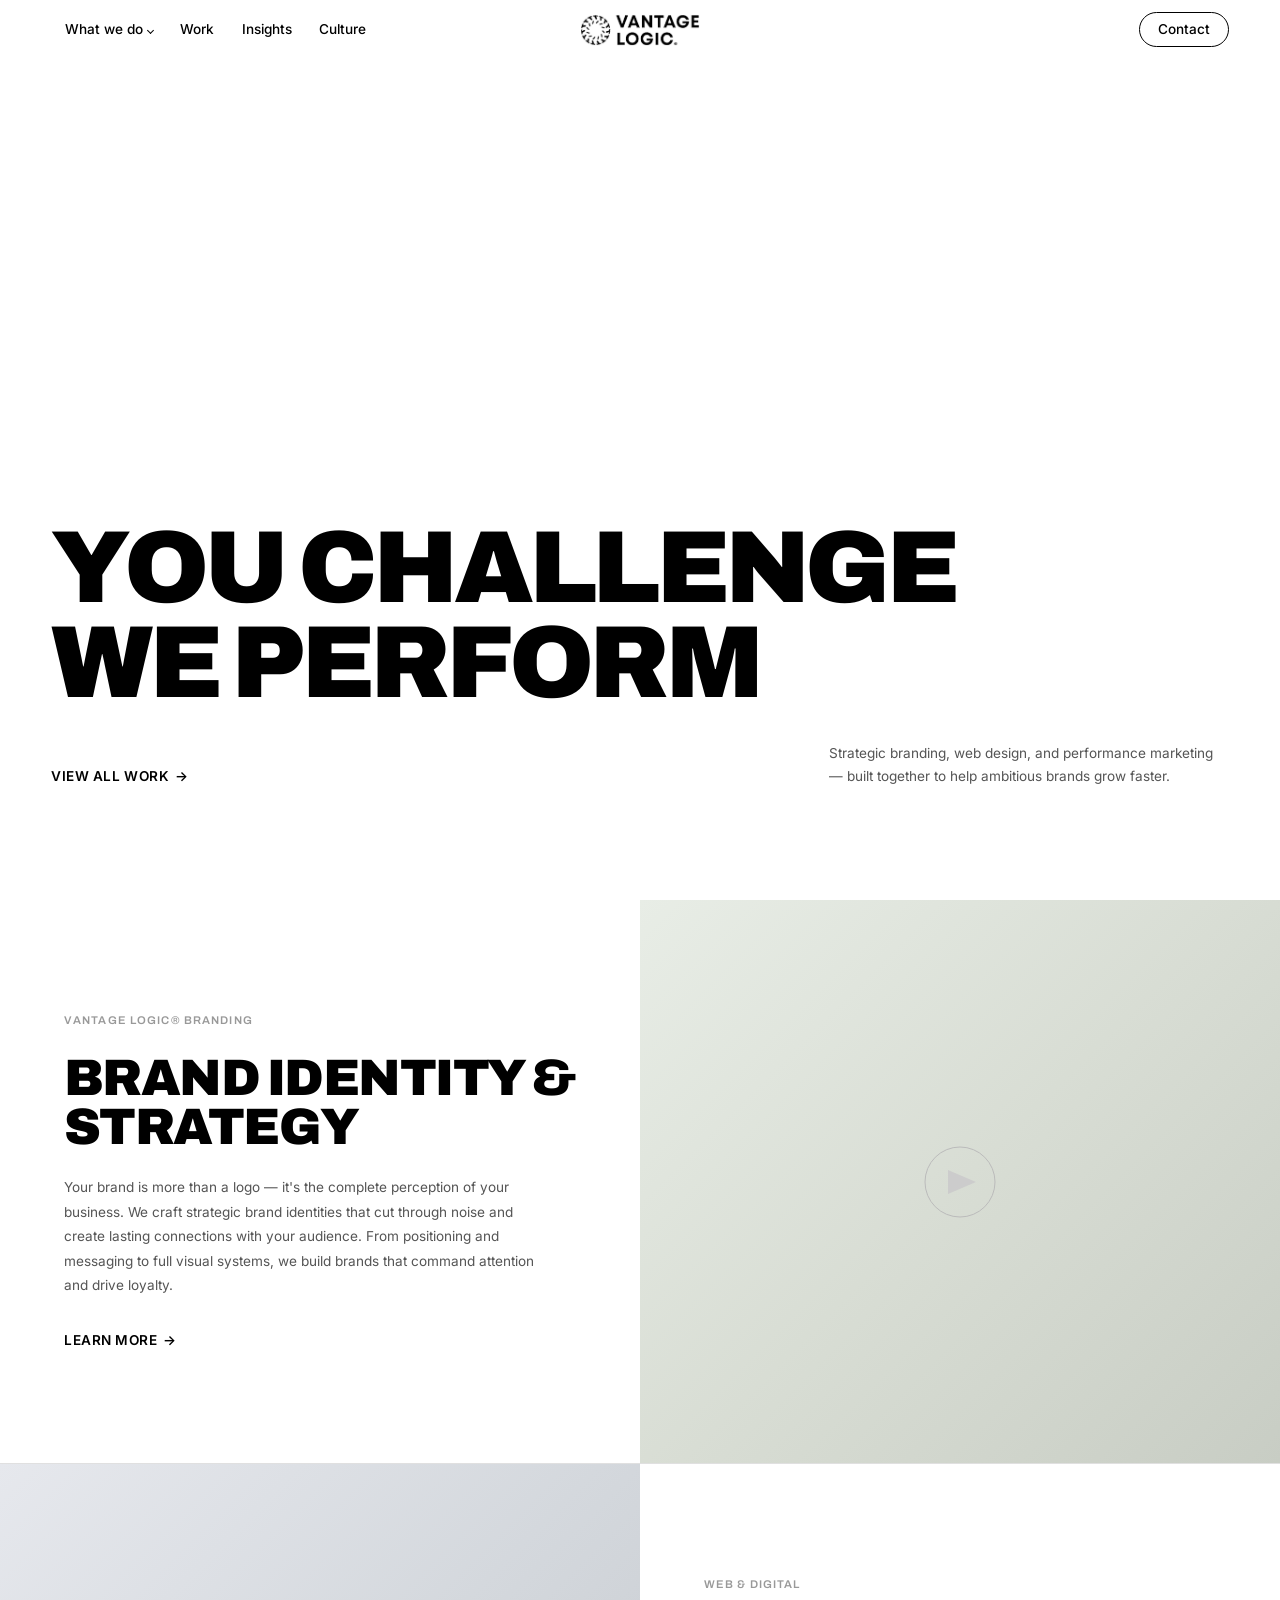
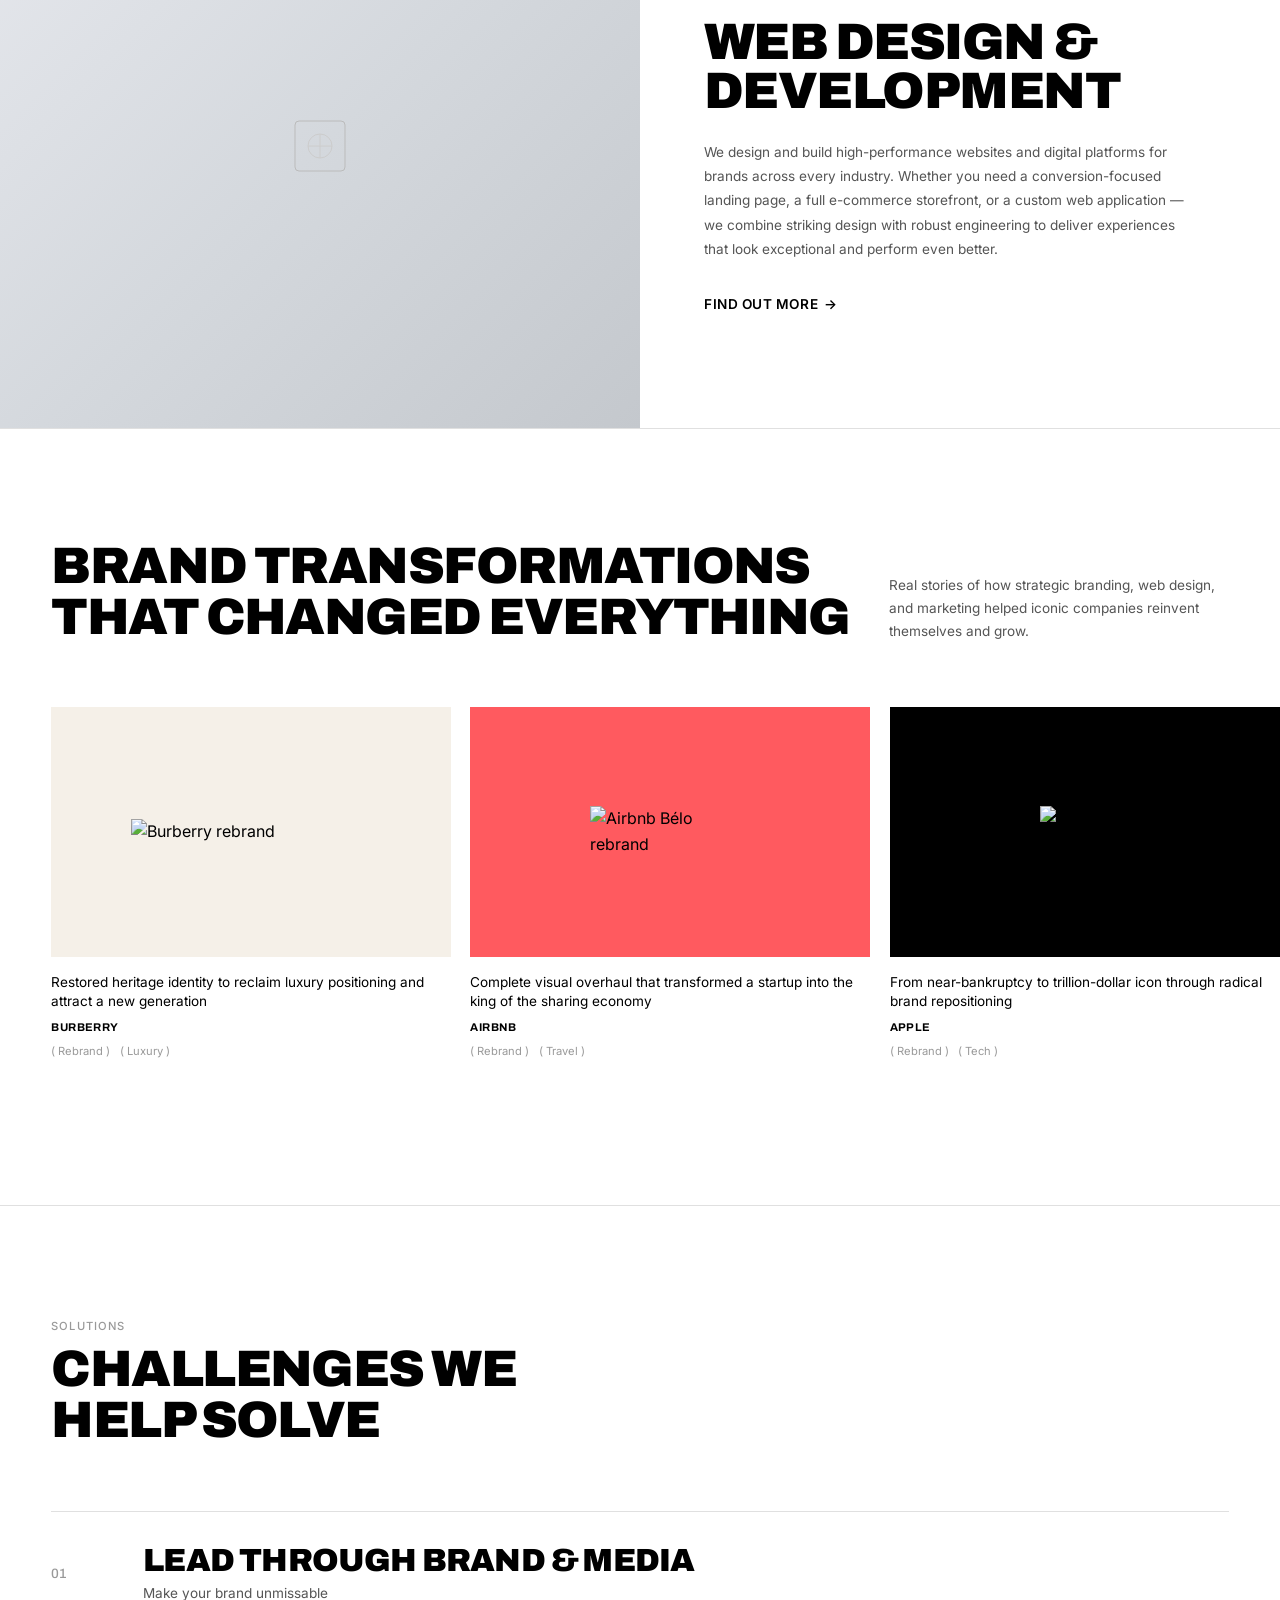
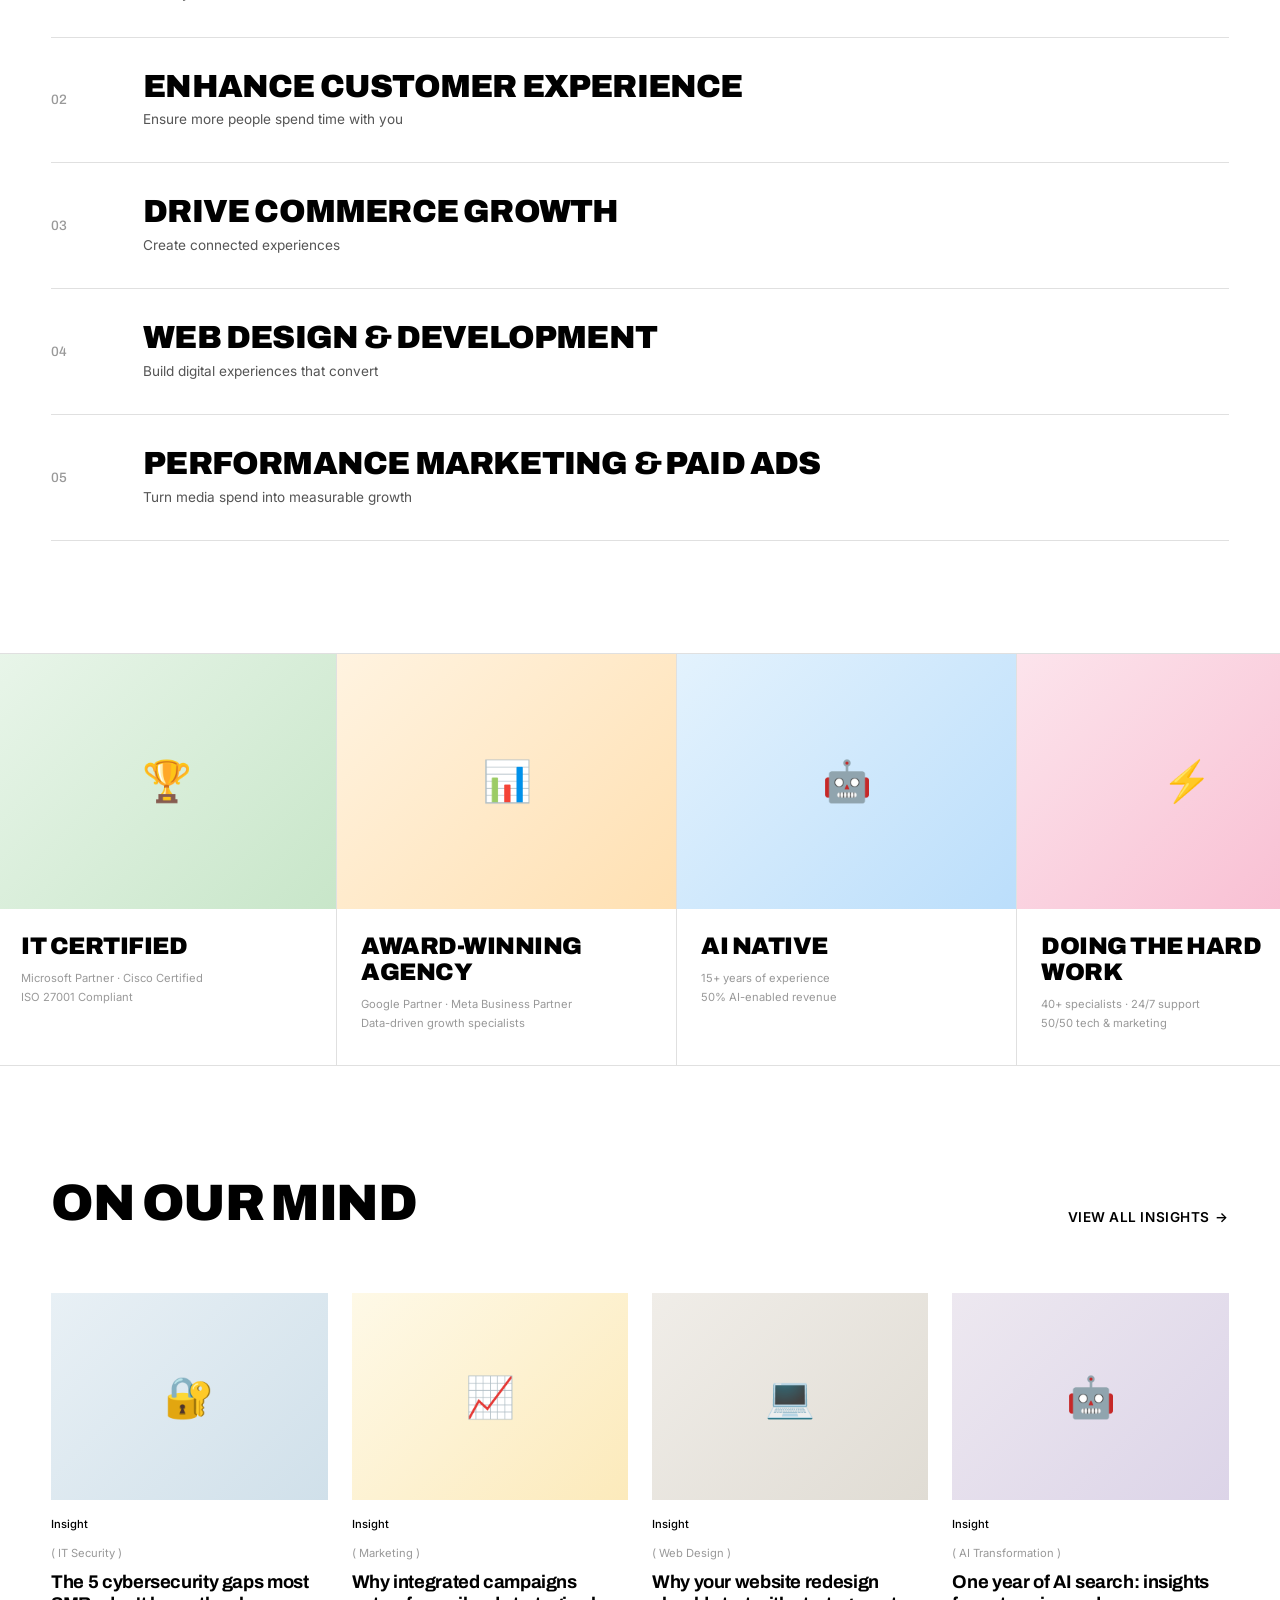
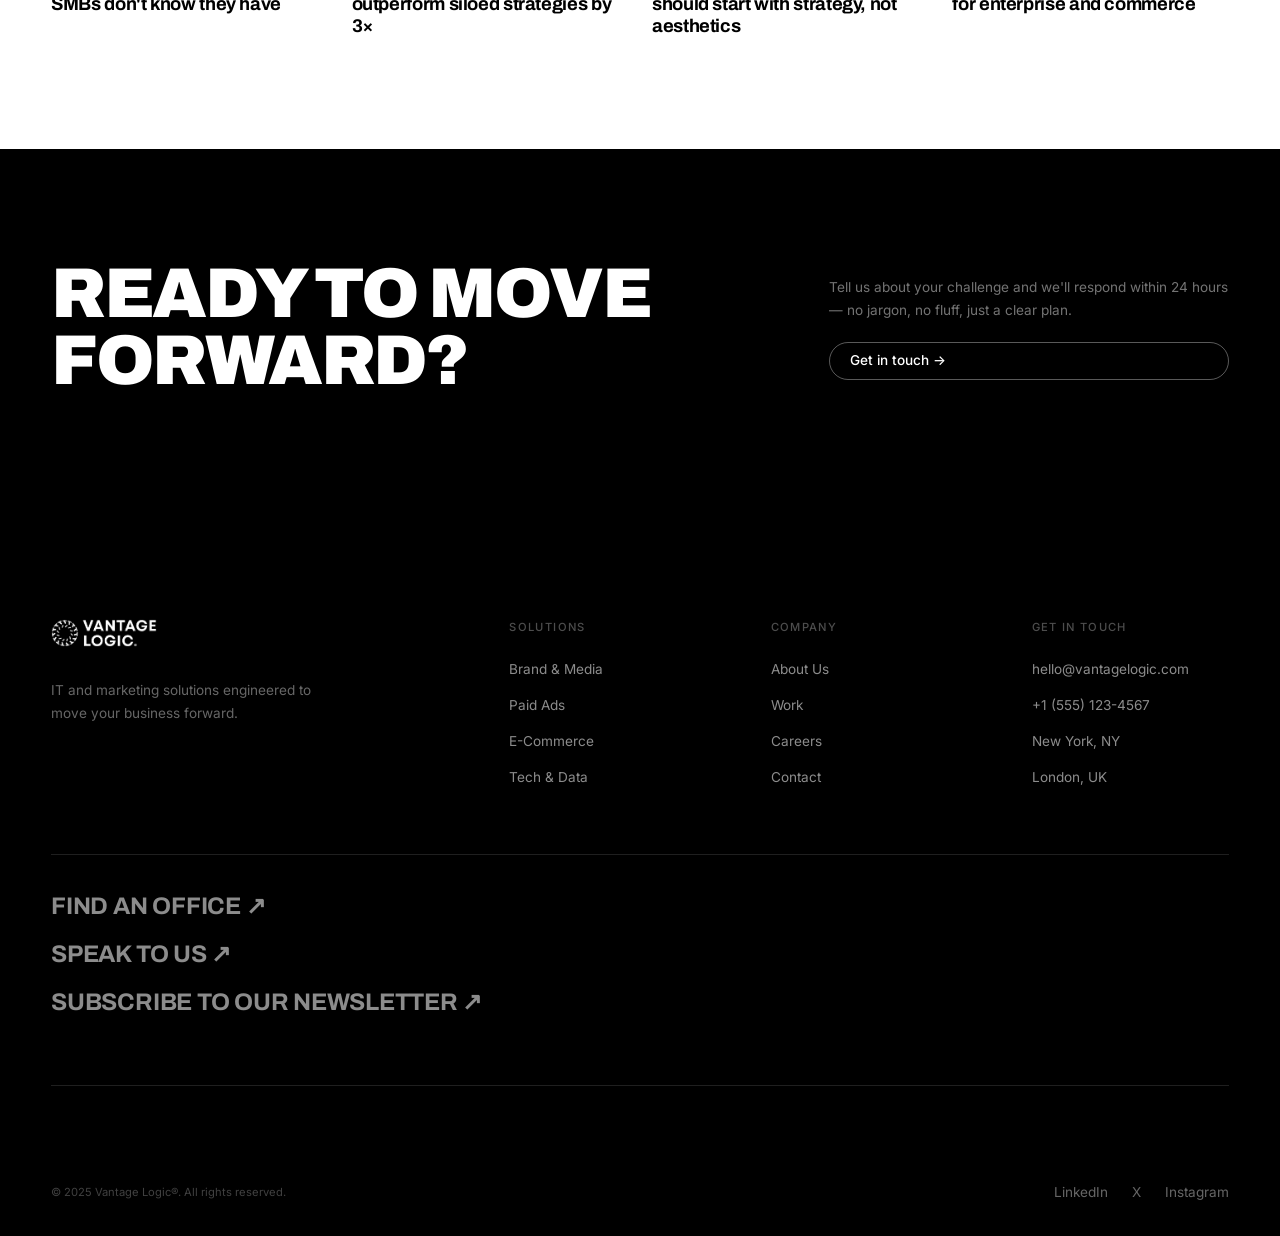
==== index.html @ bc8e6a22 "Update 10-03-Tue 22:38" ====
<!DOCTYPE html>
<html lang="en">
<head>
  <meta charset="UTF-8" />
  <meta name="viewport" content="width=device-width, initial-scale=1.0" />
  <title>Vantage Logic® | IT & Marketing Agency</title>
  <meta name="description" content="Vantage Logic is an IT and marketing agency helping businesses grow through robust technology and performance-driven marketing." />
  <link rel="icon" type="image/png" href="assets/images/favicon.png" />
  <link rel="preconnect" href="https://fonts.googleapis.com">
  <link rel="preconnect" href="https://fonts.gstatic.com" crossorigin>
  <link rel="stylesheet" href="https://fonts.googleapis.com/css2?family=Inter:wght@300;400;500;600&family=Archivo:ital,wght@0,400;0,500;0,600;0,700;0,800;0,900;1,400;1,800&display=swap">
  <link rel="stylesheet" href="css/main.css" />
</head>
<body>

<div id="page-loader">
  <div class="loader-inner">
    <div style="font-family:Archivo,sans-serif;font-weight:900;font-size:1.1rem;letter-spacing:0.06em;color:#000;">VANTAGE LOGIC®</div>
    <div class="loader-track"><div class="loader-fill"></div></div>
  </div>
</div>
<div id="scroll-progress"></div>

<!-- ========== NAV — DEPT layout: links left, logo center, CTA right ========== -->
<nav id="nav">
  <div class="nav-inner">
    <ul class="nav-links">
      <li class="has-dd"><a href="#">What we do</a>
        <div class="nav-dd">
          <a href="pages/brand-media.html">Brand &amp; Media</a>
          <a href="pages/paid-ads.html">Paid Ads</a>
          <a href="pages/ecommerce.html">E-Commerce</a>
          <a href="pages/web-software.html">Web &amp; Software</a>
        </div>
      </li>
      <li><a href="pages/work.html">Work</a></li>
      <li><a href="#">Insights</a></li>
      <li><a href="pages/about.html">Culture</a></li>
    </ul>
    <a href="index.html" class="nav-logo"><img src="assets/images/logo-dark.png" alt="Vantage Logic" /></a>
    <div class="nav-right">
      <a href="pages/contact.html" class="nav-cta">Contact</a>
      <button class="hamburger" aria-label="Menu"><span></span><span></span><span></span></button>
    </div>
  </div>
</nav>

<!-- Mobile menu -->
<div id="mobile-menu">
  <a href="pages/brand-media.html">Brand &amp; Media</a>
  <a href="pages/paid-ads.html">Paid Ads</a>
  <a href="pages/ecommerce.html">E-Commerce</a>
  <a href="pages/web-software.html">Web &amp; Software</a>
  <a href="pages/work.html">Work</a>
  <a href="pages/about.html">Culture</a>
  <a href="pages/careers.html">Careers</a>
  <a href="pages/contact.html" class="mob-cta">Contact →</a>
</div>

<!-- ========== HERO — DEPT: full-height, headline bottom-left ========== -->
<section class="hero">
  <div class="wrap">
    <h1 class="hero-headline" data-scramble>You Challenge<br>We Perform</h1>
    <div class="hero-foot" data-reveal>
      <div class="hero-actions">
        <a href="pages/work.html" class="link-arr">View all work <span class="arr">→</span></a>
      </div>
      <p class="hero-sub">Strategic branding, web design, and performance marketing — built together to help ambitious brands grow faster.</p>
    </div>
  </div>
</section>

<!-- ========== FEATURED BLOCK 1 — DEPT: 2-col content + image ========== -->
<section class="feature-section">
  <div class="feature-grid">
    <div class="feature-content" data-reveal>
      <div class="feature-label">Vantage Logic® Branding</div>
      <h2 class="feature-title">Brand Identity &amp; Strategy</h2>
      <p class="feature-desc">Your brand is more than a logo — it's the complete perception of your business. We craft strategic brand identities that cut through noise and create lasting connections with your audience. From positioning and messaging to full visual systems, we build brands that command attention and drive loyalty.</p>
      <a href="pages/brand-media.html" class="link-arr">Learn more <span class="arr">→</span></a>
    </div>
    <div class="feature-img-side">
      <div class="feature-img-placeholder" style="background:linear-gradient(135deg, #e8ede6 0%, #d8ddd4 50%, #c8cdc4 100%);">
        <svg width="80" height="80" viewBox="0 0 80 80" fill="none"><circle cx="40" cy="40" r="35" stroke="#bbb" stroke-width="1"/><path d="M28 52V28l28 12-28 12z" fill="#ccc"/></svg>
      </div>
    </div>
  </div>
</section>

<!-- ========== FEATURED BLOCK 2 — reversed ========== -->
<section class="feature-section">
  <div class="feature-grid reverse">
    <div class="feature-content" data-reveal>
      <div class="feature-label">Web &amp; Digital</div>
      <h2 class="feature-title">Web Design &amp; Development</h2>
      <p class="feature-desc">We design and build high-performance websites and digital platforms for brands across every industry. Whether you need a conversion-focused landing page, a full e-commerce storefront, or a custom web application — we combine striking design with robust engineering to deliver experiences that look exceptional and perform even better.</p>
      <a href="pages/web-software.html" class="link-arr">Find out more <span class="arr">→</span></a>
    </div>
    <div class="feature-img-side">
      <div class="feature-img-placeholder" style="background:linear-gradient(135deg, #e6e8ed 0%, #d4d8dd 50%, #c4c8cd 100%);">
        <svg width="80" height="80" viewBox="0 0 80 80" fill="none"><rect x="15" y="15" width="50" height="50" rx="4" stroke="#bbb" stroke-width="1"/><circle cx="40" cy="40" r="12" stroke="#ccc" stroke-width="1"/><line x1="40" y1="28" x2="40" y2="52" stroke="#ccc" stroke-width="1"/><line x1="28" y1="40" x2="52" y2="40" stroke="#ccc" stroke-width="1"/></svg>
      </div>
    </div>
  </div>
</section>

<!-- ========== CASE STUDIES — Real-world brand transformations ========== -->
<section class="section">
  <div class="wrap">
    <div class="work-header" data-reveal>
      <h2 class="t-2xl">Brand Transformations<br>That Changed Everything</h2>
      <p class="hero-sub" style="max-width:340px;">Real stories of how strategic branding, web design, and marketing helped iconic companies reinvent themselves and grow.</p>
    </div>
  </div>
  <div class="wrap">
    <div class="work-scroll-wrap">
      <div class="work-scroll-track" data-stagger>

        <a href="#" class="work-card">
          <div class="work-card-img-wrap">
            <div class="work-card-img" style="background:#f5f0e8;">
              <img src="https://upload.wikimedia.org/wikipedia/commons/thumb/3/33/Burberry_Logo.svg/1280px-Burberry_Logo.svg.png" alt="Burberry rebrand" style="width:60%;height:auto;object-fit:contain;" />
            </div>
            <div class="work-card-overlay">
              <div class="work-card-overlay-top">Returned to classic serif logo and knight emblem — reconnecting with heritage over trend-chasing minimalism</div>
              <div class="work-card-overlay-bottom">Read the story</div>
            </div>
          </div>
          <div class="work-card-meta">
            <div class="work-card-title">Restored heritage identity to reclaim luxury positioning and attract a new generation</div>
            <div class="work-card-client">Burberry</div>
            <div class="work-card-tags"><span class="work-tag">Rebrand</span><span class="work-tag">Luxury</span></div>
          </div>
        </a>

        <a href="#" class="work-card">
          <div class="work-card-img-wrap">
            <div class="work-card-img" style="background:#ff5a5f;">
              <img src="https://upload.wikimedia.org/wikipedia/commons/thumb/6/69/Airbnb_Logo_B%C3%A9lo.svg/1280px-Airbnb_Logo_B%C3%A9lo.svg.png" alt="Airbnb Bélo rebrand" style="width:40%;height:auto;object-fit:contain;" />
            </div>
            <div class="work-card-overlay">
              <div class="work-card-overlay-top">The "Bélo" symbol unified belonging, location, and identity into one mark — solidifying Airbnb as a lifestyle brand</div>
              <div class="work-card-overlay-bottom">Read the story</div>
            </div>
          </div>
          <div class="work-card-meta">
            <div class="work-card-title">Complete visual overhaul that transformed a startup into the king of the sharing economy</div>
            <div class="work-card-client">Airbnb</div>
            <div class="work-card-tags"><span class="work-tag">Rebrand</span><span class="work-tag">Travel</span></div>
          </div>
        </a>

        <a href="#" class="work-card">
          <div class="work-card-img-wrap">
            <div class="work-card-img" style="background:#000;">
              <img src="https://upload.wikimedia.org/wikipedia/commons/thumb/f/fa/Apple_logo_black.svg/800px-Apple_logo_black.svg.png" alt="Apple rebrand" style="width:25%;height:auto;object-fit:contain;" />
            </div>
            <div class="work-card-overlay">
              <div class="work-card-overlay-top">"Think Different" transformed Apple from a failing computer company into the world's most valuable brand</div>
              <div class="work-card-overlay-bottom">Read the story</div>
            </div>
          </div>
          <div class="work-card-meta">
            <div class="work-card-title">From near-bankruptcy to trillion-dollar icon through radical brand repositioning</div>
            <div class="work-card-client">Apple</div>
            <div class="work-card-tags"><span class="work-tag">Rebrand</span><span class="work-tag">Tech</span></div>
          </div>
        </a>

        <a href="#" class="work-card">
          <div class="work-card-img-wrap">
            <div class="work-card-img" style="background:linear-gradient(135deg, #c41230 0%, #e8192c 100%);">
              <img src="https://upload.wikimedia.org/wikipedia/commons/thumb/1/14/Old_Spice_logo.svg/1280px-Old_Spice_logo.svg.png" alt="Old Spice rebrand" style="width:55%;height:auto;object-fit:contain;" />
            </div>
            <div class="work-card-overlay">
              <div class="work-card-overlay-top">Viral "The Man Your Man Could Smell Like" campaign completely repositioned a legacy brand for younger audiences</div>
              <div class="work-card-overlay-bottom">Read the story</div>
            </div>
          </div>
          <div class="work-card-meta">
            <div class="work-card-title">Surreal humor and bold marketing turned an aging brand into a cultural phenomenon</div>
            <div class="work-card-client">Old Spice</div>
            <div class="work-card-tags"><span class="work-tag">Marketing</span><span class="work-tag">CPG</span></div>
          </div>
        </a>

        <a href="#" class="work-card">
          <div class="work-card-img-wrap">
            <div class="work-card-img" style="background:#ff671f;">
              <img src="https://upload.wikimedia.org/wikipedia/commons/thumb/1/1f/Dunkin%27_Donuts_logo.svg/1280px-Dunkin%27_Donuts_logo.svg.png" alt="Dunkin rebrand" style="width:55%;height:auto;object-fit:contain;" />
            </div>
            <div class="work-card-overlay">
              <div class="work-card-overlay-top">Dropped "Donuts" to reposition as a beverage-led brand — coffee sales jumped from 1.6B to 4.4B cups</div>
              <div class="work-card-overlay-bottom">Read the story</div>
            </div>
          </div>
          <div class="work-card-meta">
            <div class="work-card-title">Strategic name change and visual refresh tripled beverage sales in two years</div>
            <div class="work-card-client">Dunkin'</div>
            <div class="work-card-tags"><span class="work-tag">Rebrand</span><span class="work-tag">F&amp;B</span></div>
          </div>
        </a>

      </div>
    </div>
  </div>
</section>

<!-- ========== SOLUTIONS — DEPT: numbered rows ========== -->
<section class="section border-t">
  <div class="wrap">
    <div style="margin-bottom:var(--sp-lg);" data-reveal>
      <p class="upper light" style="margin-bottom:0.5rem; font-size:var(--t-xs);">Solutions</p>
      <h2 class="t-2xl">Challenges we<br>help solve</h2>
    </div>
    <div class="solutions-list" data-stagger>
      <a href="pages/brand-media.html" class="solution-item">
        <span class="solution-num">01</span>
        <div class="solution-body">
          <div class="solution-name">Lead through brand &amp; media</div>
          <div class="solution-sub">Make your brand unmissable</div>
        </div>
        <div class="solution-hover-img" style="background:linear-gradient(135deg, #f0e8d8, #e8dcc8);"></div>
      </a>
      <a href="pages/web-software.html" class="solution-item">
        <span class="solution-num">02</span>
        <div class="solution-body">
          <div class="solution-name">Enhance customer experience</div>
          <div class="solution-sub">Ensure more people spend time with you</div>
        </div>
        <div class="solution-hover-img" style="background:linear-gradient(135deg, #d8e8f0, #c8dce8);"></div>
      </a>
      <a href="pages/ecommerce.html" class="solution-item">
        <span class="solution-num">03</span>
        <div class="solution-body">
          <div class="solution-name">Drive commerce growth</div>
          <div class="solution-sub">Create connected experiences</div>
        </div>
        <div class="solution-hover-img" style="background:linear-gradient(135deg, #e8f0d8, #dce8c8);"></div>
      </a>
      <a href="pages/web-software.html" class="solution-item">
        <span class="solution-num">04</span>
        <div class="solution-body">
          <div class="solution-name">Web design &amp; development</div>
          <div class="solution-sub">Build digital experiences that convert</div>
        </div>
        <div class="solution-hover-img" style="background:linear-gradient(135deg, #f0d8e8, #e8c8dc);"></div>
      </a>
      <a href="pages/paid-ads.html" class="solution-item">
        <span class="solution-num">05</span>
        <div class="solution-body">
          <div class="solution-name">Performance marketing &amp; paid ads</div>
          <div class="solution-sub">Turn media spend into measurable growth</div>
        </div>
        <div class="solution-hover-img" style="background:linear-gradient(135deg, #e8e0f0, #dcd4e8);"></div>
      </a>
    </div>
  </div>
</section>

<!-- ========== CULTURE CAROUSEL — DEPT: horizontal scroll blocks with images ========== -->
<div class="culture-strip">
  <div class="culture-block">
    <div class="culture-block-img" style="background:linear-gradient(135deg, #e8f5e9, #c8e6c9);">🏆</div>
    <div class="culture-block-content">
      <div class="culture-label">IT Certified</div>
      <div class="culture-stat">Microsoft Partner · Cisco Certified<br>ISO 27001 Compliant</div>
    </div>
  </div>
  <div class="culture-block">
    <div class="culture-block-img" style="background:linear-gradient(135deg, #fff3e0, #ffe0b2);">📊</div>
    <div class="culture-block-content">
      <div class="culture-label">Award-Winning Agency</div>
      <div class="culture-stat">Google Partner · Meta Business Partner<br>Data-driven growth specialists</div>
    </div>
  </div>
  <div class="culture-block">
    <div class="culture-block-img" style="background:linear-gradient(135deg, #e3f2fd, #bbdefb);">🤖</div>
    <div class="culture-block-content">
      <div class="culture-label">AI Native</div>
      <div class="culture-stat">15+ years of experience<br>50% AI-enabled revenue</div>
    </div>
  </div>
  <div class="culture-block">
    <div class="culture-block-img" style="background:linear-gradient(135deg, #fce4ec, #f8bbd0);">⚡</div>
    <div class="culture-block-content">
      <div class="culture-label">Doing the Hard Work</div>
      <div class="culture-stat">40+ specialists · 24/7 support<br>50/50 tech & marketing</div>
    </div>
  </div>
  <div class="culture-block">
    <div class="culture-block-img" style="background:linear-gradient(135deg, #f3e5f5, #e1bee7);">🌍</div>
    <div class="culture-block-content">
      <div class="culture-label">Always On</div>
      <div class="culture-stat">Dedicated support · Rapid response<br>120+ clients · 15+ industries</div>
    </div>
  </div>
</div>

<!-- ========== INSIGHTS — DEPT: "On our mind" 4-col grid ========== -->
<section class="section">
  <div class="wrap">
    <div class="insights-header" data-reveal>
      <h2 class="t-2xl">On our mind</h2>
      <a href="#" class="link-arr">View all insights <span class="arr">→</span></a>
    </div>
    <div class="insights-grid" data-stagger>
      <a href="#" class="insight-card">
        <div class="insight-img-wrap"><div class="insight-img" style="background:linear-gradient(135deg, #e8f0f5, #d0e0ea);">🔐</div></div>
        <div class="insight-type">Insight</div>
        <div class="insight-cat">IT Security</div>
        <h3 class="insight-title">The 5 cybersecurity gaps most SMBs don't know they have</h3>
      </a>
      <a href="#" class="insight-card">
        <div class="insight-img-wrap"><div class="insight-img" style="background:linear-gradient(135deg, #fef9e7, #fceabb);">📈</div></div>
        <div class="insight-type">Insight</div>
        <div class="insight-cat">Marketing</div>
        <h3 class="insight-title">Why integrated campaigns outperform siloed strategies by 3×</h3>
      </a>
      <a href="#" class="insight-card">
        <div class="insight-img-wrap"><div class="insight-img" style="background:linear-gradient(135deg, #f0ede8, #e0dcd4);">💻</div></div>
        <div class="insight-type">Insight</div>
        <div class="insight-cat">Web Design</div>
        <h3 class="insight-title">Why your website redesign should start with strategy, not aesthetics</h3>
      </a>
      <a href="#" class="insight-card">
        <div class="insight-img-wrap"><div class="insight-img" style="background:linear-gradient(135deg, #ede8f0, #dcd4e8);">🤖</div></div>
        <div class="insight-type">Insight</div>
        <div class="insight-cat">AI Transformation</div>
        <h3 class="insight-title">One year of AI search: insights for enterprise and commerce</h3>
      </a>
    </div>
  </div>
</section>

<!-- ========== CTA BAND ========== -->
<section class="cta-band">
  <div class="wrap">
    <div class="cta-inner">
      <h2 class="cta-hl">Ready to move forward?</h2>
      <div class="cta-right">
        <p class="cta-sub">Tell us about your challenge and we'll respond within 24 hours — no jargon, no fluff, just a clear plan.</p>
        <a href="pages/contact.html" class="btn btn-outline-white">Get in touch →</a>
      </div>
    </div>
  </div>
</section>

<!-- ========== FOOTER — DEPT style ========== -->
<footer id="footer">
  <div class="wrap">
    <div class="footer-top">
      <div>
        <img src="assets/images/logo-white.png" alt="Vantage Logic" class="footer-logo-img" />
        <p class="footer-tagline">IT and marketing solutions engineered to move your business forward.</p>
      </div>
      <div class="footer-col">
        <div class="footer-col-label">Solutions</div>
        <ul>
          <li><a href="pages/brand-media.html">Brand &amp; Media</a></li>
          <li><a href="pages/paid-ads.html">Paid Ads</a></li>
          <li><a href="pages/ecommerce.html">E-Commerce</a></li>
          <li><a href="pages/web-software.html">Tech &amp; Data</a></li>
        </ul>
      </div>
      <div class="footer-col">
        <div class="footer-col-label">Company</div>
        <ul>
          <li><a href="pages/about.html">About Us</a></li>
          <li><a href="pages/work.html">Work</a></li>
          <li><a href="pages/careers.html">Careers</a></li>
          <li><a href="pages/contact.html">Contact</a></li>
        </ul>
      </div>
      <div class="footer-col">
        <div class="footer-col-label">Get in touch</div>
        <ul>
          <li><a href="mailto:hello@vantagelogic.com">hello@vantagelogic.com</a></li>
          <li><a href="tel:+15551234567">+1 (555) 123-4567</a></li>
          <li><a href="#">New York, NY</a></li>
          <li><a href="#">London, UK</a></li>
        </ul>
      </div>
    </div>

    <!-- DEPT-style contact links -->
    <div class="footer-contact-links">
      <a href="pages/contact.html">Find an office ↗</a>
      <a href="pages/contact.html">Speak to us ↗</a>
      <a href="#">Subscribe to our newsletter ↗</a>
    </div>

    <div class="footer-bottom">
      <p class="footer-copy">&copy; 2025 Vantage Logic®. All rights reserved.</p>
      <div class="footer-socials">
        <a href="#">LinkedIn</a>
        <a href="#">X</a>
        <a href="#">Instagram</a>
      </div>
    </div>
  </div>
</footer>

<script src="js/main.js"></script>
</body>
</html>
---- css/main.css ----
/* ============================================================
   MAIN.CSS — Vantage Logic
   Design identical to deptagency.com
   WHITE bg · BLACK text · Archivo display · Inter body
   ============================================================ */

:root {
  --c-bg:          #ffffff;
  --c-bg-off:      #f5f5f0;
  --c-bg-dark:     #000000;
  --c-text:        #000000;
  --c-text-mid:    #555555;
  --c-text-light:  #999999;
  --c-border:      #e0e0e0;
  --c-border-dark: rgba(255,255,255,0.12);

  --f-display: 'Archivo', sans-serif;
  --f-body:    'Inter', sans-serif;

  --t-xs:   0.7rem;
  --t-sm:   0.85rem;
  --t-base: 1rem;
  --t-md:   1.15rem;
  --t-lg:   1.5rem;
  --t-xl:   clamp(1.8rem, 2.5vw, 2.4rem);
  --t-2xl:  clamp(2.4rem, 4vw, 3.8rem);
  --t-3xl:  clamp(3rem, 5.5vw, 5.5rem);
  --t-hero: clamp(3.5rem, 8vw, 8.5rem);

  --sp-xs:  0.5rem;
  --sp-sm:  1rem;
  --sp-md:  2rem;
  --sp-lg:  4rem;
  --sp-xl:  7rem;
  --sp-2xl: 12rem;

  --max-w:   1440px;
  --gutter:  clamp(1.5rem, 4vw, 3.5rem);
  --ease:    cubic-bezier(0.16, 1, 0.3, 1);
  --ease-out: cubic-bezier(0.33, 1, 0.68, 1);
  --fast:    0.18s;
  --base:    0.4s;
  --slow:    0.7s;

  --nav-h: 60px;
}

/* Reset */
*, *::before, *::after { box-sizing: border-box; margin: 0; padding: 0; }
html { scroll-behavior: smooth; -webkit-font-smoothing: antialiased; -moz-osx-font-smoothing: grayscale; }
body {
  background: var(--c-bg);
  color: var(--c-text);
  font-family: var(--f-body);
  font-size: var(--t-base);
  font-weight: 400;
  line-height: 1.6;
  overflow-x: hidden;
}
img, video { display: block; max-width: 100%; height: auto; }
a { color: inherit; text-decoration: none; }
button { cursor: pointer; border: none; background: none; font: inherit; color: inherit; }
ul { list-style: none; }
input, textarea, select { font: inherit; color: inherit; }

/* Typography helpers */
h1,h2,h3,h4,h5 {
  font-family: var(--f-display);
  font-weight: 900;
  line-height: 1.0;
  letter-spacing: -0.03em;
  text-transform: uppercase;
}
.t-hero  { font-size: var(--t-hero); line-height: 0.93; letter-spacing: -0.04em; }
.t-3xl   { font-size: var(--t-3xl); letter-spacing: -0.035em; }
.t-2xl   { font-size: var(--t-2xl); letter-spacing: -0.03em; }
.t-xl    { font-size: var(--t-xl);  letter-spacing: -0.025em; }
.t-lg    { font-size: var(--t-lg);  letter-spacing: -0.02em; }
.t-md    { font-size: var(--t-md);  }
.t-sm    { font-size: var(--t-sm);  }
.t-xs    { font-size: var(--t-xs);  }
.upper   { text-transform: uppercase; letter-spacing: 0.1em; font-weight: 500; }
.mid     { color: var(--c-text-mid); }
.light   { color: var(--c-text-light); }
.italic  { font-style: italic; }
.f-dis   { font-family: var(--f-display); font-weight: 800; }

/* Layout */
.wrap { width:100%; max-width:var(--max-w); margin-inline:auto; padding-inline:var(--gutter); }
.section    { padding-block: var(--sp-xl); }
.section-lg { padding-block: var(--sp-2xl); }
.section-sm { padding-block: var(--sp-lg); }
.section-md { padding-block: calc(var(--sp-lg) * 1.5); }
.dark       { background: var(--c-bg-dark); color: #fff; }
.off        { background: var(--c-bg-off); }
.border-t   { border-top: 1px solid var(--c-border); }
.border-b   { border-bottom: 1px solid var(--c-border); }
.grid-2     { display:grid; grid-template-columns:1fr 1fr; gap:var(--sp-md); }
.grid-3     { display:grid; grid-template-columns:repeat(3,1fr); gap:var(--sp-md); }
.grid-4     { display:grid; grid-template-columns:repeat(4,1fr); gap:var(--sp-md); }

/* ============================================================
   PAGE LOADER
   ============================================================ */
#page-loader {
  position:fixed; inset:0; background:#fff; z-index:10000;
  display:flex; align-items:center; justify-content:center;
  transition: opacity 0.6s ease, visibility 0.6s ease;
}
#page-loader.loaded { opacity:0; visibility:hidden; pointer-events:none; }
.loader-inner { display:flex; flex-direction:column; align-items:center; gap:1.5rem; }
.loader-track { width:160px; height:2px; background:var(--c-border); position:relative; overflow:hidden; }
.loader-fill { position:absolute; top:0; left:0; height:100%; width:0; background:var(--c-text); transition:width 0.8s var(--ease); }

/* Scroll progress */
#scroll-progress {
  position:fixed; top:0; left:0; height:2px; width:0;
  background:var(--c-text); z-index:10001; transition:width 0.08s linear;
}

/* ============================================================
   NAV — DEPT: links left, logo center, CTA right
   ============================================================ */
#nav {
  position:fixed; top:0; left:0; right:0; z-index:900;
  height:var(--nav-h); background:rgba(255,255,255,0.97);
  backdrop-filter:blur(12px); -webkit-backdrop-filter:blur(12px);
  border-bottom:1px solid transparent;
  transition: border-color 0.3s, background 0.3s;
}
#nav.scrolled { border-bottom-color:var(--c-border); }

.nav-inner {
  display:grid; grid-template-columns:1fr auto 1fr;
  align-items:center; height:100%;
  max-width:var(--max-w); margin:0 auto;
  padding-inline:var(--gutter);
}

/* Left: Nav links */
.nav-links {
  display:flex; gap:0; align-items:center; justify-self:start;
}
.nav-links li { position:relative; }
.nav-links li a {
  display:block; padding:0.5em 1em;
  font-size:var(--t-sm); font-weight:500;
  transition:opacity 0.2s;
}
.nav-links li a:hover { opacity:0.5; }

/* Center: Logo */
.nav-logo { display:flex; align-items:center; justify-self:center; }
.nav-logo img { height:32px; }

/* Right: Contact CTA + Hamburger */
.nav-right { display:flex; align-items:center; gap:1.2rem; justify-self:end; }
.nav-cta {
  font-size:var(--t-sm); font-weight:500;
  padding:0.45em 1.3em; border-radius:99px;
  border:1.5px solid var(--c-text);
  transition:all 0.3s var(--ease);
}
.nav-cta:hover { background:var(--c-text); color:#fff; }

.nav-menu-btn {
  font-size:var(--t-sm); font-weight:500; cursor:pointer;
  padding:0.45em 1em;
  transition:opacity 0.2s;
}
.nav-menu-btn:hover { opacity:0.5; }

/* Hamburger */
.hamburger {
  display:none; flex-direction:column; gap:5px;
  width:22px; padding:0; position:relative;
}
.hamburger span {
  display:block; width:100%; height:1.5px; background:var(--c-text);
  transition:transform 0.3s var(--ease), opacity 0.2s;
}
.hamburger.open span:nth-child(1){ transform:translateY(6.5px) rotate(45deg); }
.hamburger.open span:nth-child(2){ opacity:0; }
.hamburger.open span:nth-child(3){ transform:translateY(-6.5px) rotate(-45deg); }

/* Dropdown */
.has-dd { position:relative; }
.has-dd > a::after {
  content:''; display:inline-block; width:5px; height:5px;
  border-right:1.5px solid currentColor; border-bottom:1.5px solid currentColor;
  transform:rotate(45deg); margin-left:0.4em; position:relative; top:-1px;
  transition:transform 0.2s;
}
.has-dd:hover > a::after { transform:rotate(-135deg); }
.nav-dd {
  position:absolute; top:100%; left:0;
  background:#fff; border:1px solid var(--c-border);
  padding:1rem 0; min-width:220px;
  opacity:0; visibility:hidden; transform:translateY(8px);
  transition:all 0.25s var(--ease);
  box-shadow:0 12px 40px rgba(0,0,0,0.06);
}
.has-dd:hover .nav-dd { opacity:1; visibility:visible; transform:none; }
.nav-dd a {
  display:block; padding:0.55rem 1.5rem;
  font-size:var(--t-sm); font-weight:500;
  transition:opacity 0.15s, padding-left 0.2s;
}
.nav-dd a:hover { opacity:0.5; padding-left:1.8rem; }

/* Mobile menu — DEPT full screen */
#mobile-menu {
  position:fixed; inset:0; top:var(--nav-h); background:#fff;
  z-index:800; padding:var(--sp-lg) var(--gutter);
  display:none; flex-direction:column; overflow-y:auto;
}
#mobile-menu.open { display:flex; }
#mobile-menu a {
  font-family:var(--f-display); font-size:var(--t-xl); font-weight:800;
  text-transform:uppercase; letter-spacing:-0.02em;
  padding-block:0.8rem; border-bottom:1px solid var(--c-border);
  transition:opacity 0.2s;
}
#mobile-menu a:hover { opacity:0.4; }
.mob-cta {
  margin-top:var(--sp-md) !important;
  font-size:var(--t-base) !important;
  text-transform:none !important;
  font-family:var(--f-body) !important;
  font-weight:500 !important;
  padding:0.7em 1.8em !important;
  border:1.5px solid var(--c-text) !important;
  border-radius:99px !important;
  display:inline-block !important;
  text-align:center;
  transition:all 0.3s var(--ease) !important;
}
.mob-cta:hover { background:var(--c-text) !important; color:#fff !important; }

/* ============================================================
   BUTTONS
   ============================================================ */
.btn {
  display:inline-flex; align-items:center; gap:0.45em;
  font-family:var(--f-body); font-size:var(--t-sm); font-weight:500;
  cursor:pointer; white-space:nowrap; transition:all var(--base) var(--ease);
}
.btn-outline {
  padding:0.55em 1.5em; border-radius:99px;
  border:1.5px solid var(--c-text); color:var(--c-text);
}
.btn-outline:hover { background:var(--c-text); color:#fff; }
.btn-filled {
  padding:0.55em 1.5em; border-radius:99px;
  background:var(--c-text); color:#fff;
  border:1.5px solid var(--c-text);
}
.btn-filled:hover { background:transparent; color:var(--c-text); }
.btn-outline-white {
  padding:0.55em 1.5em; border-radius:99px;
  border:1.5px solid rgba(255,255,255,0.35); color:#fff;
}
.btn-outline-white:hover { background:#fff; color:var(--c-text); }

/* Link arrow — DEPT uppercase with arrow */
.link-arr {
  display:inline-flex; align-items:center; gap:0.4em;
  font-size:var(--t-sm); font-weight:600; text-transform:uppercase;
  letter-spacing:0.04em; transition:opacity 0.2s;
}
.link-arr:hover { opacity:0.5; }
.link-arr .arr { transition:transform 0.2s var(--ease); }
.link-arr:hover .arr { transform:translate(3px,-3px); }

/* ============================================================
   SCROLL REVEAL
   ============================================================ */
.js-ready [data-reveal] {
  opacity:0; transform:translateY(32px);
  transition:opacity var(--slow) var(--ease), transform var(--slow) var(--ease);
}
.js-ready [data-reveal].on { opacity:1; transform:none; }
.js-ready [data-reveal="fade"] { transform:none; }
.js-ready [data-reveal="fade"].on { opacity:1; }
.js-ready [data-stagger] > * {
  opacity:0; transform:translateY(24px);
  transition:opacity 0.6s var(--ease), transform 0.6s var(--ease);
}
.js-ready [data-stagger].on > *:nth-child(1){opacity:1;transform:none;transition-delay:0s}
.js-ready [data-stagger].on > *:nth-child(2){opacity:1;transform:none;transition-delay:.07s}
.js-ready [data-stagger].on > *:nth-child(3){opacity:1;transform:none;transition-delay:.14s}
.js-ready [data-stagger].on > *:nth-child(4){opacity:1;transform:none;transition-delay:.21s}
.js-ready [data-stagger].on > *:nth-child(5){opacity:1;transform:none;transition-delay:.28s}
.js-ready [data-stagger].on > *:nth-child(6){opacity:1;transform:none;transition-delay:.35s}

/* ============================================================
   HERO — DEPT: full viewport, headline bottom-left
   ============================================================ */
.hero {
  min-height:100vh;
  display:flex; flex-direction:column; justify-content:flex-end;
  padding:0 0 var(--sp-xl);
  position:relative;
  padding-top:var(--nav-h);
}
.hero .wrap {
  display:flex; flex-direction:column; gap:var(--sp-md);
}
.hero-headline {
  font-family:var(--f-display); font-size:var(--t-hero);
  font-weight:900; line-height:0.92; letter-spacing:-0.045em;
  text-transform:uppercase; max-width:16ch;
}
.hero-foot {
  display:flex; align-items:flex-end; justify-content:space-between;
  gap:var(--sp-md); flex-wrap:wrap;
}
.hero-sub {
  max-width:400px; color:var(--c-text-mid); line-height:1.7;
  font-size:var(--t-sm);
}
.hero-actions { display:flex; gap:0.8rem; flex-wrap:wrap; align-items:center; }

/* ============================================================
   FEATURED BLOCKS — DEPT 2-col with image
   ============================================================ */
.feature-section { border-bottom:1px solid var(--c-border); }
.feature-grid {
  display:grid; grid-template-columns:1fr 1fr; gap:0;
  min-height:480px;
}
.feature-grid.reverse .feature-content { order:2; }
.feature-grid.reverse .feature-img-side { order:1; }
.feature-content {
  padding:var(--sp-xl) var(--sp-lg);
  display:flex; flex-direction:column; justify-content:center;
}
.feature-label {
  font-size:var(--t-xs); text-transform:uppercase; letter-spacing:0.1em;
  color:var(--c-text-light); font-weight:600; margin-bottom:1.5rem;
  font-family:var(--f-display);
}
.feature-title {
  font-family:var(--f-display); font-size:var(--t-2xl); font-weight:900;
  text-transform:uppercase; letter-spacing:-0.03em; line-height:0.95;
  margin-bottom:1.5rem;
}
.feature-desc {
  color:var(--c-text-mid); font-size:var(--t-sm); line-height:1.8;
  max-width:480px; margin-bottom:2rem;
}
.feature-img-side {
  position:relative; overflow:hidden;
  background:var(--c-bg-off);
}
.feature-img-placeholder {
  width:100%; height:100%; min-height:400px;
  background:linear-gradient(135deg, #eeeee8 0%, #e2e2dc 100%);
  display:flex; align-items:center; justify-content:center;
  font-size:var(--t-xs); color:var(--c-text-light); text-transform:uppercase;
  letter-spacing:0.1em;
}

/* ============================================================
   WORK — DEPT horizontal scroll
   ============================================================ */
.work-header {
  display:flex; align-items:flex-end; justify-content:space-between;
  margin-bottom:var(--sp-lg); flex-wrap:wrap; gap:1rem;
}
.work-scroll-wrap {
  overflow-x:auto; overflow-y:hidden;
  scrollbar-width:none; -ms-overflow-style:none;
  margin-inline:calc(-1 * var(--gutter));
  padding-inline:var(--gutter);
  padding-bottom:var(--sp-sm);
}
.work-scroll-wrap::-webkit-scrollbar { display:none; }
.work-scroll-track {
  display:flex; gap:1.2rem; width:max-content;
}
.work-card {
  display:block; width:400px; flex-shrink:0;
  position:relative; cursor:pointer;
}
.work-card-img-wrap { overflow:hidden; position:relative; }
.work-card-img {
  width:100%; aspect-ratio:16/10;
  display:flex; align-items:center; justify-content:center;
  background:var(--c-bg-off); position:relative;
  transition:transform 0.7s var(--ease);
  overflow:hidden;
}
.work-card:hover .work-card-img { transform:scale(1.03); }

/* Overlay on hover */
.work-card-overlay {
  position:absolute; inset:0;
  background:rgba(0,0,0,0);
  display:flex; flex-direction:column; justify-content:space-between;
  padding:1.5rem; transition:background 0.4s;
  pointer-events:none;
}
.work-card:hover .work-card-overlay { background:rgba(0,0,0,0.5); }
.work-card-overlay-top {
  color:#fff; opacity:0; font-size:var(--t-sm); font-weight:400;
  transition:opacity 0.35s var(--ease);
  line-height:1.5;
}
.work-card:hover .work-card-overlay-top { opacity:1; }
.work-card-overlay-bottom {
  color:#fff; opacity:0; transform:translateY(10px);
  transition:opacity 0.35s var(--ease), transform 0.35s var(--ease);
  font-size:var(--t-sm); font-weight:500;
}
.work-card:hover .work-card-overlay-bottom { opacity:1; transform:none; }

.work-card-meta {
  padding:1rem 0; display:flex; flex-direction:column; gap:0.2rem;
}
.work-card-title {
  font-family:var(--f-body); font-size:var(--t-sm); font-weight:400;
  line-height:1.4; transition:opacity 0.2s;
}
.work-card:hover .work-card-title { opacity:0.6; }
.work-card-client {
  font-family:var(--f-display); font-size:var(--t-xs); font-weight:700;
  text-transform:uppercase; letter-spacing:0.04em;
  color:var(--c-text); margin-top:0.3rem;
}
.work-card-tags { display:flex; gap:0.6rem; flex-wrap:wrap; margin-top:0.2rem; }
.work-tag {
  font-size:var(--t-xs); color:var(--c-text-light);
}
.work-tag::before { content:'( '; }
.work-tag::after { content:' )'; }

/* Work grid (work page) */
.work-grid {
  display:grid; grid-template-columns:1fr 1fr;
  gap:1px; background:var(--c-border); border:1px solid var(--c-border);
}
.work-grid .work-card { background:var(--c-bg); width:auto; }
.wc-span2 { grid-column:span 2; }
.wc-span2 .work-card-img { aspect-ratio:21/9; }

/* ============================================================
   SOLUTIONS — DEPT numbered rows with hover image
   ============================================================ */
.solutions-list { position:relative; }
.solution-item {
  display:grid; grid-template-columns:60px 1fr;
  align-items:center; gap:var(--sp-md);
  padding:2rem 0; border-bottom:1px solid var(--c-border);
  text-decoration:none; color:var(--c-text);
  position:relative;
}
.solution-item:first-child { border-top:1px solid var(--c-border); }
.solution-item:hover .solution-name { opacity:0.4; }
.solution-num {
  font-size:var(--t-sm); color:var(--c-text-light); font-weight:500;
  font-family:var(--f-display);
}
.solution-name {
  font-family:var(--f-display); font-size:var(--t-xl); font-weight:900;
  text-transform:uppercase; letter-spacing:-0.025em; line-height:1.05;
  transition:opacity 0.25s;
}
.solution-sub {
  font-size:var(--t-sm); color:var(--c-text-mid); margin-top:0.35rem;
  font-weight:400;
}
/* Floating hover image */
.solution-hover-img {
  width:300px; aspect-ratio:16/10; object-fit:cover;
  position:absolute; right:60px; top:50%; transform:translateY(-50%);
  opacity:0; pointer-events:none;
  transition:opacity 0.4s var(--ease);
  z-index:2; background:var(--c-bg-off);
}
.solution-item:hover .solution-hover-img { opacity:1; }

/* ============================================================
   CULTURE CAROUSEL — DEPT horizontal blocks with images
   ============================================================ */
.culture-strip {
  display:flex; overflow-x:auto; scrollbar-width:none;
  border-top:1px solid var(--c-border); border-bottom:1px solid var(--c-border);
}
.culture-strip::-webkit-scrollbar { display:none; }
.culture-block {
  flex:0 0 340px;
  border-right:1px solid var(--c-border);
  display:flex; flex-direction:column;
  overflow:hidden;
}
.culture-block:last-child { border-right:none; }
.culture-block-img {
  width:100%; aspect-ratio:4/3;
  background:var(--c-bg-off);
  display:flex; align-items:center; justify-content:center;
  overflow:hidden;
  font-size:2.5rem;
}
.culture-block-content { padding:1.5rem 1.5rem 2rem; }
.culture-label {
  font-family:var(--f-display); font-size:var(--t-lg); font-weight:900;
  text-transform:uppercase; letter-spacing:-0.02em;
  line-height:1.1; margin-bottom:0.6rem;
}
.culture-stat {
  font-size:var(--t-xs); color:var(--c-text-light); line-height:1.7;
}

/* ============================================================
   NUMBERS ROW
   ============================================================ */
.numbers-row {
  display:grid; grid-template-columns:repeat(4,1fr);
  border:1px solid var(--c-border);
}
.num-block {
  padding:var(--sp-md); border-right:1px solid var(--c-border);
}
.num-block:last-child { border-right:none; }
.num-val {
  font-family:var(--f-display); font-size:var(--t-2xl); font-weight:900;
  letter-spacing:-0.04em; line-height:1; margin-bottom:0.5rem;
}
.num-label { font-size:var(--t-sm); color:var(--c-text-light); line-height:1.5; }

/* ============================================================
   MARQUEE
   ============================================================ */
.marquee-wrap {
  overflow:hidden; border-bottom:1px solid var(--c-border);
  padding-block:0.9rem;
}
.marquee-track {
  display:flex; gap:2.5rem; width:max-content;
  animation:marquee 30s linear infinite;
}
.marquee-wrap:hover .marquee-track { animation-play-state:paused; }
.marquee-item {
  display:flex; align-items:center; gap:1rem; white-space:nowrap;
  font-family:var(--f-display); font-size:var(--t-xs); font-weight:700;
  text-transform:uppercase; letter-spacing:0.06em; color:var(--c-text-light);
}
.m-dot { width:4px; height:4px; border-radius:50%; background:var(--c-text); display:inline-block; }
@keyframes marquee { from{transform:translateX(0)} to{transform:translateX(-50%)} }

/* ============================================================
   INSIGHTS — DEPT 4-col grid
   ============================================================ */
.insights-header {
  display:flex; align-items:flex-end; justify-content:space-between;
  margin-bottom:var(--sp-lg); flex-wrap:wrap; gap:1rem;
}
.insights-grid {
  display:grid; grid-template-columns:repeat(4,1fr); gap:1.5rem;
}
.insight-card { display:block; }
.insight-img-wrap { overflow:hidden; margin-bottom:1rem; }
.insight-img {
  width:100%; aspect-ratio:4/3;
  display:flex; align-items:center; justify-content:center;
  background:var(--c-bg-off);
  transition:transform 0.6s var(--ease);
  font-size:2.5rem;
}
.insight-card:hover .insight-img { transform:scale(1.04); }
.insight-type {
  font-size:var(--t-xs); font-weight:500; margin-bottom:0.3rem;
}
.insight-cat {
  display:inline-block;
  font-size:var(--t-xs); color:var(--c-text-light); margin-bottom:0.5rem;
}
.insight-cat::before { content:'( '; }
.insight-cat::after { content:' )'; }
.insight-title {
  font-family:var(--f-display); font-size:var(--t-md); font-weight:700;
  letter-spacing:-0.02em; line-height:1.2; transition:opacity 0.2s;
  text-transform:none;
}
.insight-card:hover .insight-title { opacity:0.5; }

/* ============================================================
   CTA BAND
   ============================================================ */
.cta-band { background:var(--c-bg-dark); color:#fff; padding-block:var(--sp-xl); }
.cta-inner {
  display:flex; align-items:center; justify-content:space-between;
  gap:var(--sp-lg); flex-wrap:wrap;
}
.cta-hl {
  font-family:var(--f-display); font-size:var(--t-3xl); font-weight:900;
  text-transform:uppercase; letter-spacing:-0.035em; line-height:0.95;
  max-width:14ch;
}
.cta-right { display:flex; flex-direction:column; gap:1.2rem; max-width:400px; }
.cta-sub { color:rgba(255,255,255,0.45); font-size:var(--t-sm); line-height:1.7; }

/* ============================================================
   INTRO
   ============================================================ */
.intro-grid { display:grid; grid-template-columns:1fr 1fr; gap:var(--sp-xl); align-items:center; }
.intro-hl {
  font-family:var(--f-display); font-size:var(--t-2xl); font-weight:900;
  text-transform:uppercase; letter-spacing:-0.035em; line-height:0.95;
}
.intro-body { color:var(--c-text-mid); line-height:1.8; font-size:var(--t-sm); }
.intro-body p+p { margin-top:1rem; }

/* ============================================================
   FOOTER — DEPT style
   ============================================================ */
#footer { background:var(--c-bg-dark); color:#fff; padding-top:var(--sp-xl); }
.footer-top {
  display:grid; grid-template-columns:2fr 1fr 1fr 1fr;
  gap:var(--sp-lg); padding-bottom:var(--sp-lg);
  border-bottom:1px solid var(--c-border-dark); margin-bottom:var(--sp-md);
}
.footer-logo-img { height:28px; margin-bottom:var(--sp-md); }
.footer-tagline {
  font-size:var(--t-sm); color:rgba(255,255,255,0.4);
  line-height:1.7; max-width:280px; margin-bottom:var(--sp-md);
}
.footer-col-label {
  font-size:var(--t-xs); text-transform:uppercase; letter-spacing:0.12em;
  color:rgba(255,255,255,0.3); margin-bottom:1.2rem; font-weight:500;
}
.footer-col ul { display:flex; flex-direction:column; gap:0.65rem; }
.footer-col a {
  font-size:var(--t-sm); color:rgba(255,255,255,0.55); transition:color 0.2s;
}
.footer-col a:hover { color:#fff; }

/* Footer contact links — DEPT style large links */
.footer-contact-links {
  display:flex; flex-direction:column; gap:0.6rem;
  margin-bottom:var(--sp-lg); padding-bottom:var(--sp-lg);
  border-bottom:1px solid var(--c-border-dark);
}
.footer-contact-links a {
  font-family:var(--f-display); font-size:var(--t-lg); font-weight:700;
  color:rgba(255,255,255,0.55); transition:color 0.2s;
  text-transform:uppercase; letter-spacing:-0.01em;
}
.footer-contact-links a:hover { color:#fff; }

.footer-bottom {
  display:flex; align-items:center; justify-content:space-between;
  flex-wrap:wrap; gap:1rem; padding-block:var(--sp-md);
}
.footer-copy { font-size:var(--t-xs); color:rgba(255,255,255,0.25); }
.footer-socials { display:flex; gap:1.5rem; }
.footer-socials a {
  font-size:var(--t-sm); color:rgba(255,255,255,0.4); transition:color 0.2s;
}
.footer-socials a:hover { color:#fff; }

/* ============================================================
   FORMS
   ============================================================ */
.form-group { display:flex; flex-direction:column; gap:0.4rem; margin-bottom:var(--sp-sm); }
.form-label { font-size:var(--t-sm); font-weight:500; }
.form-input, .form-textarea, .form-select {
  background:transparent; border:none; border-bottom:1.5px solid var(--c-border);
  padding:0.75em 0; font-size:var(--t-base); width:100%; outline:none;
  border-radius:0; transition:border-color 0.2s; appearance:none;
}
.form-input:focus, .form-textarea:focus, .form-select:focus { border-color:var(--c-text); }
.form-input::placeholder, .form-textarea::placeholder { color:var(--c-text-light); }
.form-textarea { resize:vertical; min-height:120px; }

/* ============================================================
   ACCORDION
   ============================================================ */
.accordion-item { border-bottom:1px solid var(--c-border); }
.accordion-trigger {
  width:100%; display:flex; align-items:center; justify-content:space-between;
  padding:1.3rem 0; font-family:var(--f-display); font-size:var(--t-lg);
  font-weight:700; letter-spacing:-0.02em; text-align:left; cursor:pointer;
  transition:opacity 0.2s; text-transform:uppercase;
}
.accordion-trigger:hover { opacity:0.55; }
.accordion-icon { font-size:1.3rem; font-weight:300; flex-shrink:0; transition:transform 0.3s var(--ease); }
.accordion-item.open .accordion-icon { transform:rotate(45deg); }
.accordion-body { max-height:0; overflow:hidden; transition:max-height 0.45s var(--ease); }
.accordion-body-inner { padding-bottom:1.4rem; color:var(--c-text-mid); line-height:1.8; font-size:var(--t-sm); }

/* ============================================================
   PAGE HERO (subpages)
   ============================================================ */
.page-hero {
  padding-top:calc(var(--nav-h) + var(--sp-xl));
  padding-bottom:var(--sp-xl);
  border-bottom:1px solid var(--c-border);
}
.page-hl {
  font-family:var(--f-display); font-size:var(--t-hero);
  font-weight:900; text-transform:uppercase; letter-spacing:-0.045em;
  line-height:0.92; max-width:14ch;
}
.page-sub {
  max-width:480px; color:var(--c-text-mid); line-height:1.7;
  margin-top:var(--sp-md); font-size:var(--t-sm);
}

/* Values/team grids */
.values-grid { display:grid; grid-template-columns:repeat(2,1fr); gap:0; border:1px solid var(--c-border); }
.value-item { padding:var(--sp-md); border-right:1px solid var(--c-border); border-bottom:1px solid var(--c-border); }
.value-item:nth-child(even) { border-right:none; }
.value-item:nth-last-child(-n+2) { border-bottom:none; }
.value-num { font-size:var(--t-xs); text-transform:uppercase; letter-spacing:0.1em; color:var(--c-text-light); margin-bottom:0.8rem; font-weight:500; }
.value-title { font-family:var(--f-display); font-size:var(--t-lg); font-weight:800; letter-spacing:-0.02em; margin-bottom:0.6rem; text-transform:uppercase; }
.value-desc { font-size:var(--t-sm); color:var(--c-text-mid); line-height:1.7; }

.team-grid { display:grid; grid-template-columns:repeat(4,1fr); gap:0; border:1px solid var(--c-border); }
.team-card { border-right:1px solid var(--c-border); overflow:hidden; }
.team-card:last-child { border-right:none; }
.team-img { aspect-ratio:3/4; background:var(--c-bg-off); display:flex; align-items:center; justify-content:center; font-size:4rem; transition:transform 0.6s var(--ease); overflow:hidden; }
.team-card:hover .team-img { transform:scale(1.04); }
.team-info { padding:1.2rem; border-top:1px solid var(--c-border); }
.team-name { font-family:var(--f-display); font-size:var(--t-md); font-weight:700; letter-spacing:-0.02em; }
.team-role { font-size:var(--t-sm); color:var(--c-text-light); margin-top:0.2rem; }

/* Filter buttons */
.filter-bar { display:flex; gap:0.5rem; flex-wrap:wrap; margin-bottom:var(--sp-md); }
.filter-btn {
  padding:0.45em 1.2em; border-radius:99px; border:1.5px solid var(--c-border);
  font-size:var(--t-sm); font-weight:500; transition:all 0.2s var(--ease); cursor:pointer;
}
.filter-btn:hover, .filter-btn.active { background:var(--c-text); color:#fff; border-color:var(--c-text); }

/* ============================================================
   RESPONSIVE
   ============================================================ */
@media (max-width:1024px) {
  .grid-4, .insights-grid { grid-template-columns:repeat(2,1fr); }
  .footer-top { grid-template-columns:1fr 1fr; gap:var(--sp-md); }
  .solution-item { grid-template-columns:48px 1fr; }
  .solution-hover-img { display:none; }
  .feature-grid { grid-template-columns:1fr; }
  .feature-content { padding:var(--sp-lg) var(--gutter); }
  .numbers-row { grid-template-columns:repeat(2,1fr); }
  .num-block:nth-child(2) { border-right:none; }
  .num-block { border-bottom:1px solid var(--c-border); }
}
@media (max-width:768px) {
  .nav-links { display:none; }
  .nav-cta { display:none; }
  .nav-menu-btn { display:none; }
  .hamburger { display:flex; }
  .nav-inner { grid-template-columns:auto 1fr auto; }
  .grid-2,.grid-3,.grid-4,.insights-grid { grid-template-columns:1fr; }
  .footer-top { grid-template-columns:1fr; }
  .footer-bottom { flex-direction:column; text-align:center; }
  .solution-item { grid-template-columns:40px 1fr; }
  .intro-grid { grid-template-columns:1fr; gap:var(--sp-md); }
  .work-card { width:320px; }
  .cta-inner { flex-direction:column; align-items:flex-start; }
  .hero-foot { flex-direction:column; align-items:flex-start; }
  .numbers-row { grid-template-columns:1fr; }
  .num-block { border-right:none !important; border-bottom:1px solid var(--c-border); }
  .num-block:last-child { border-bottom:none; }
  .culture-block { flex:0 0 280px; }
  .footer-contact-links a { font-size:var(--t-md); }
}
@media (max-width:480px) {
  .work-card { width:280px; }
  .values-grid { grid-template-columns:1fr; }
  .value-item { border-right:none !important; }
  .value-item:nth-last-child(-n+2) { border-bottom:1px solid var(--c-border); }
  .value-item:last-child { border-bottom:none; }
  .team-grid { grid-template-columns:1fr 1fr; }
  .team-card:nth-child(even) { border-right:none; }
  .team-card { border-bottom:1px solid var(--c-border); }
}
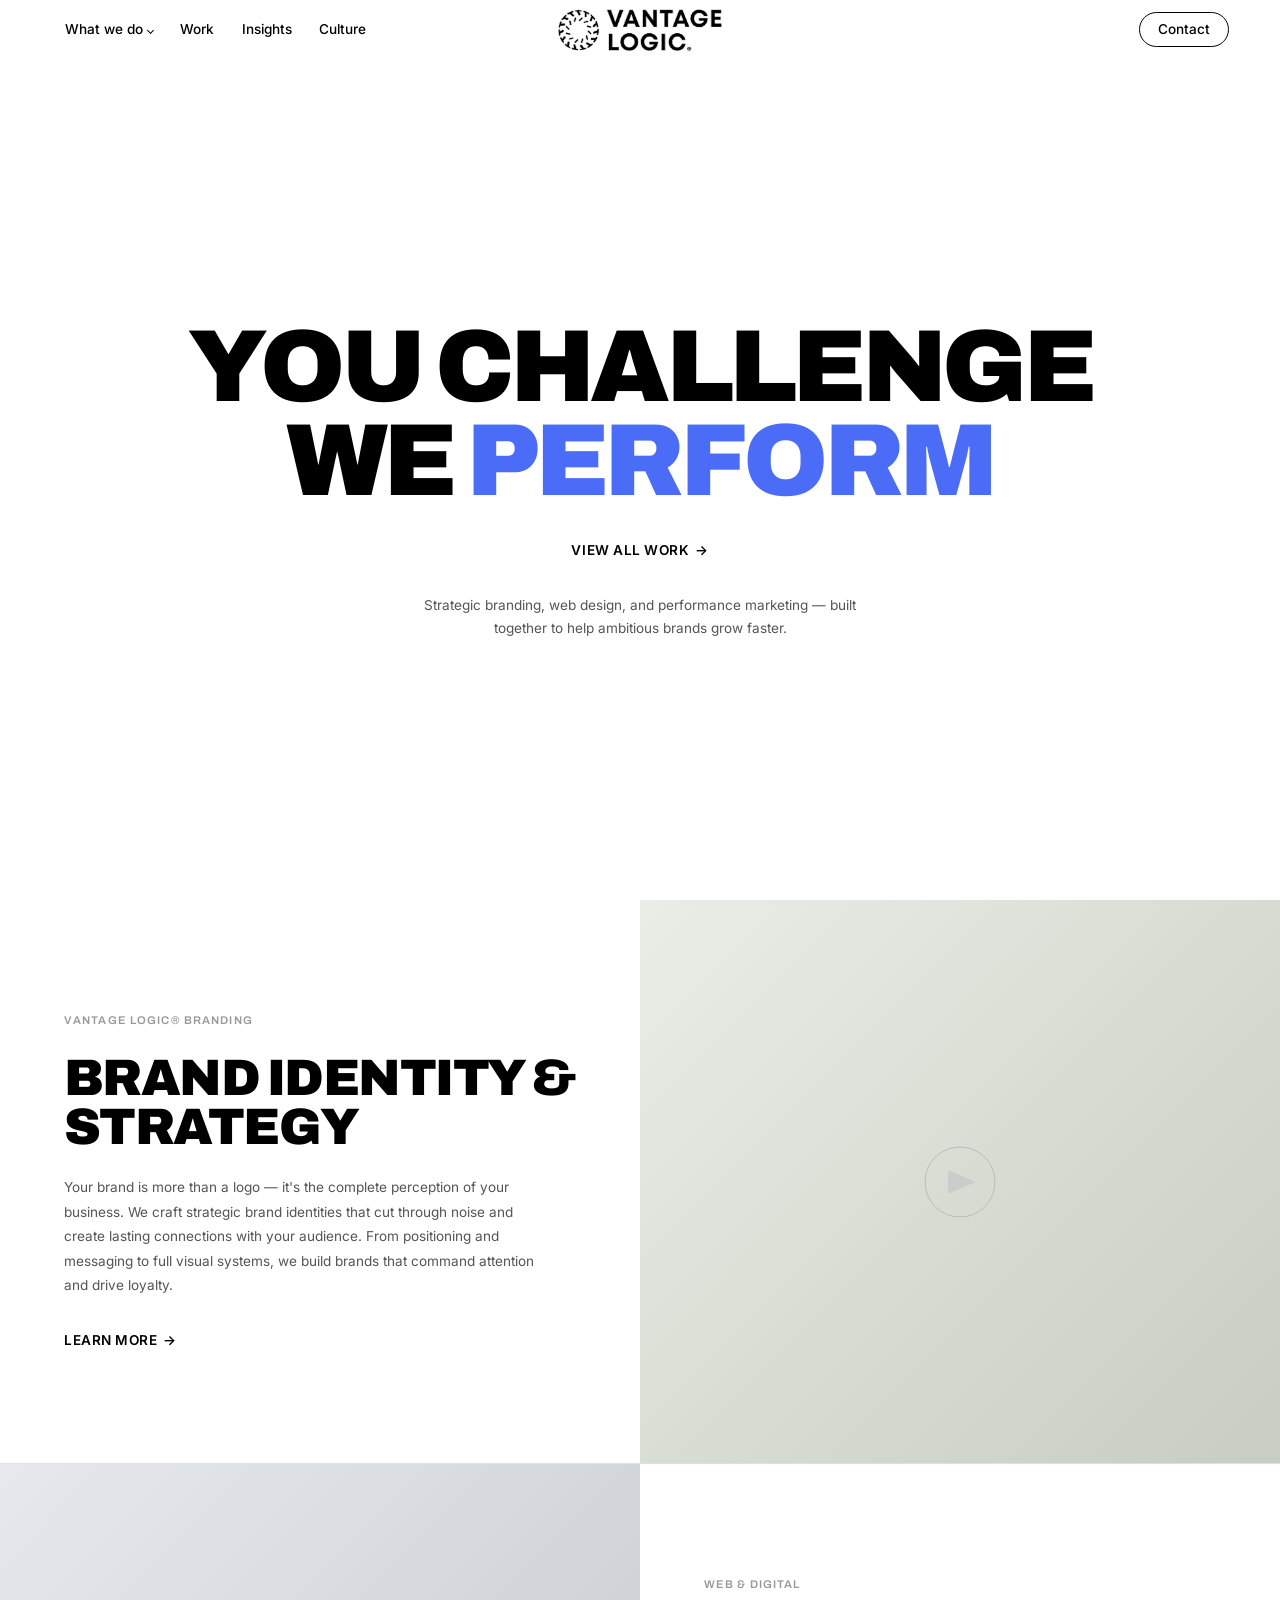
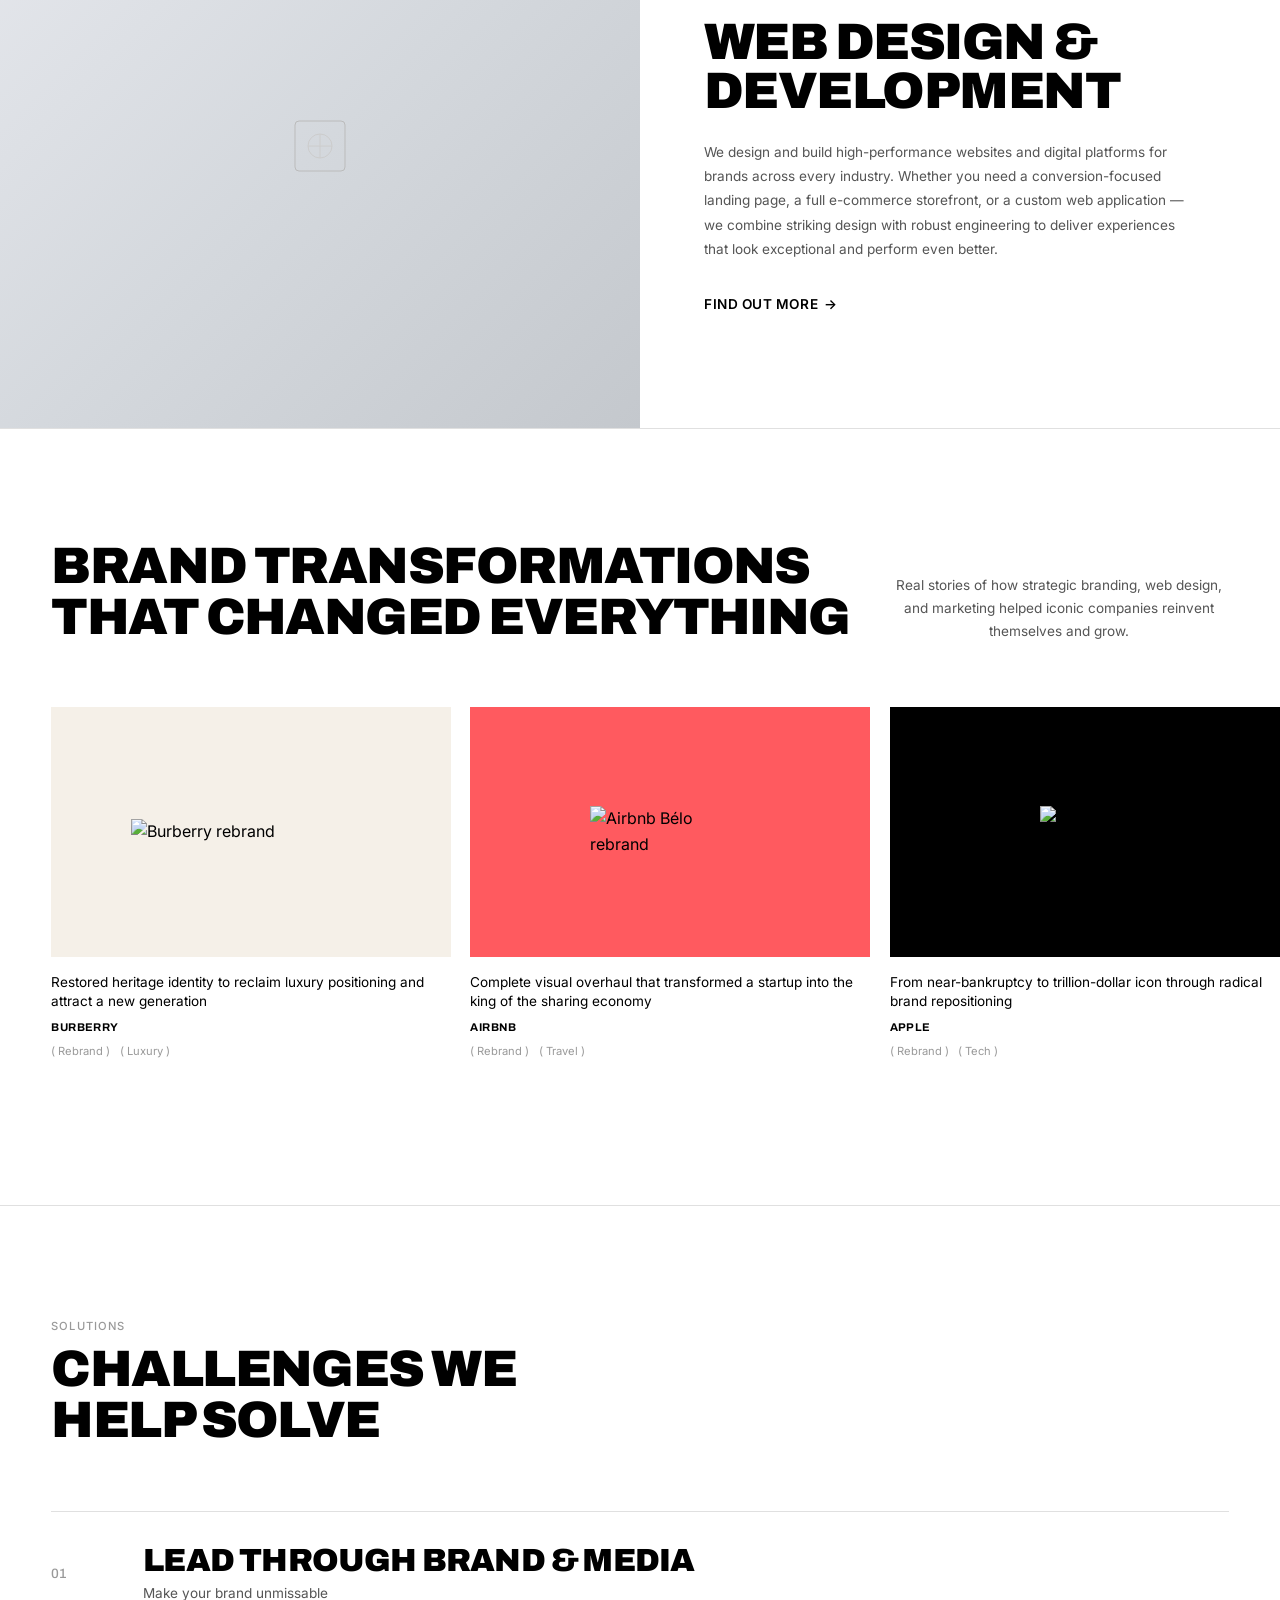
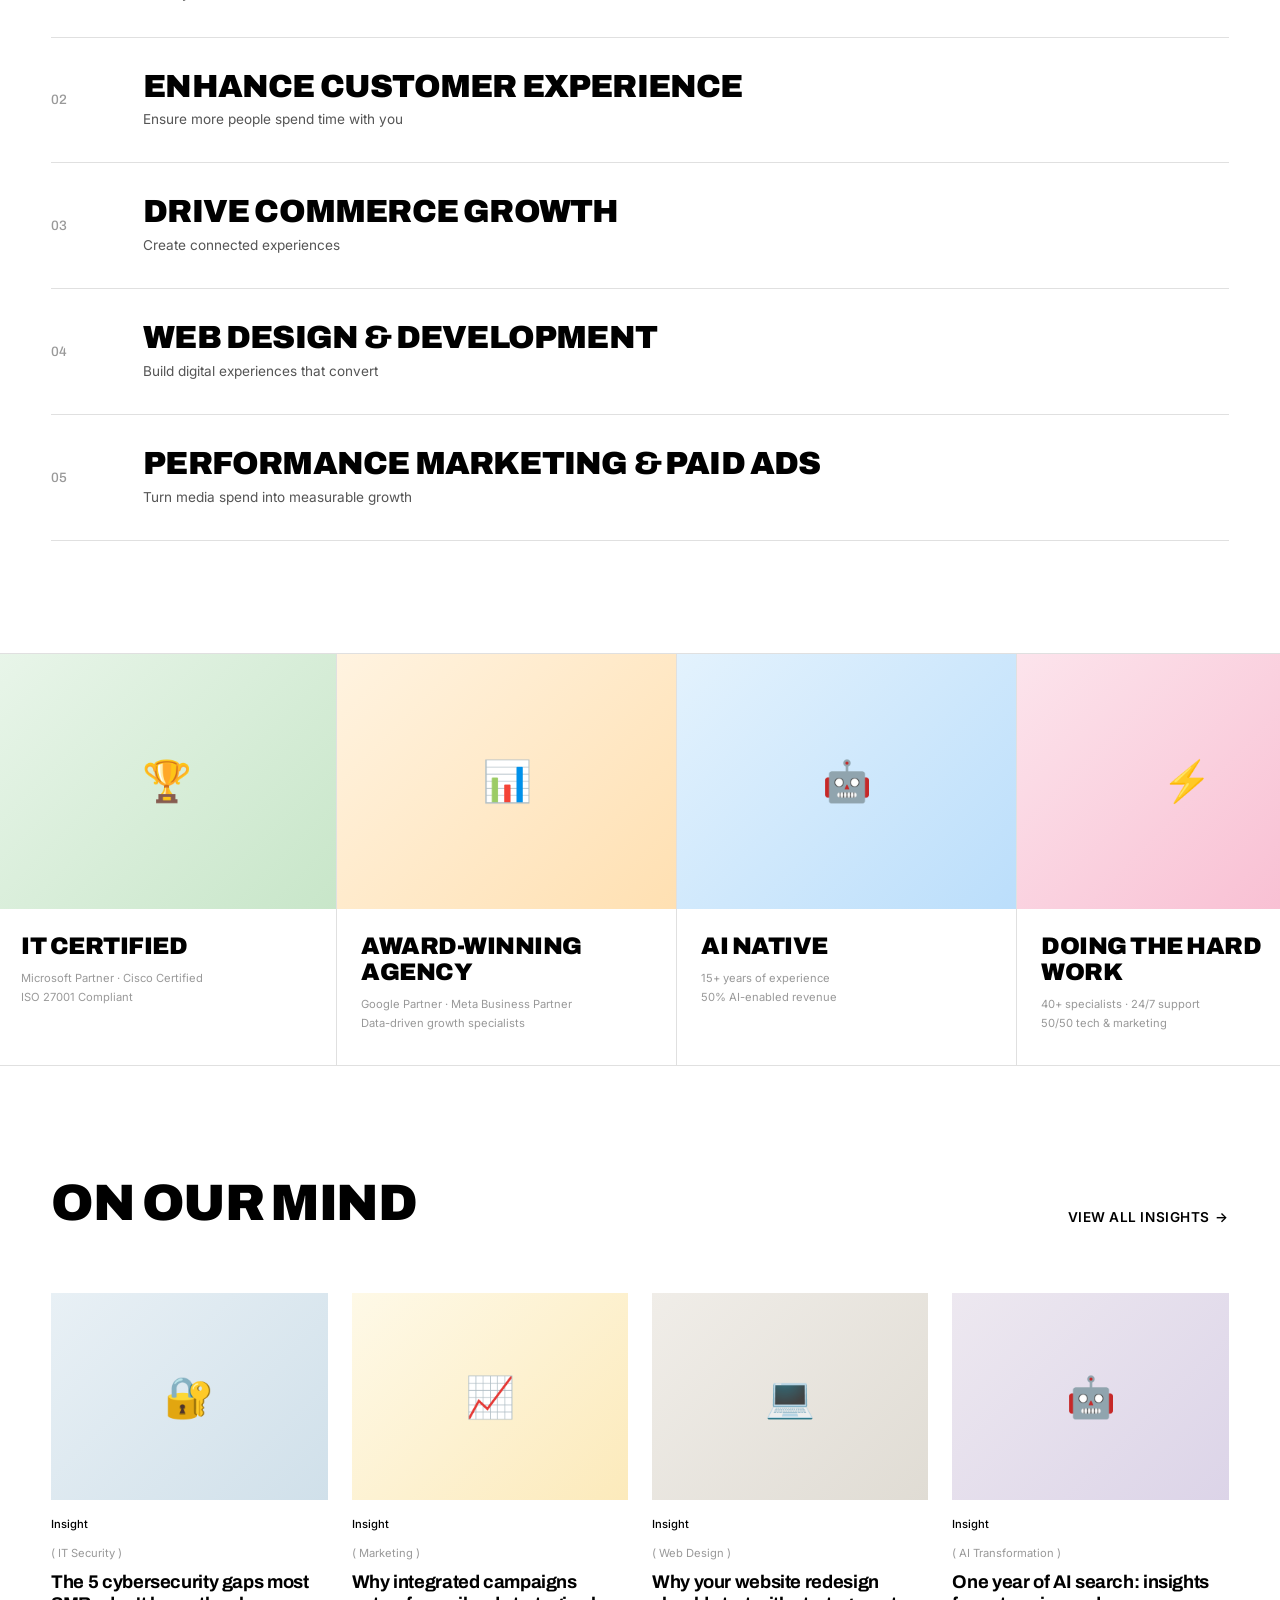
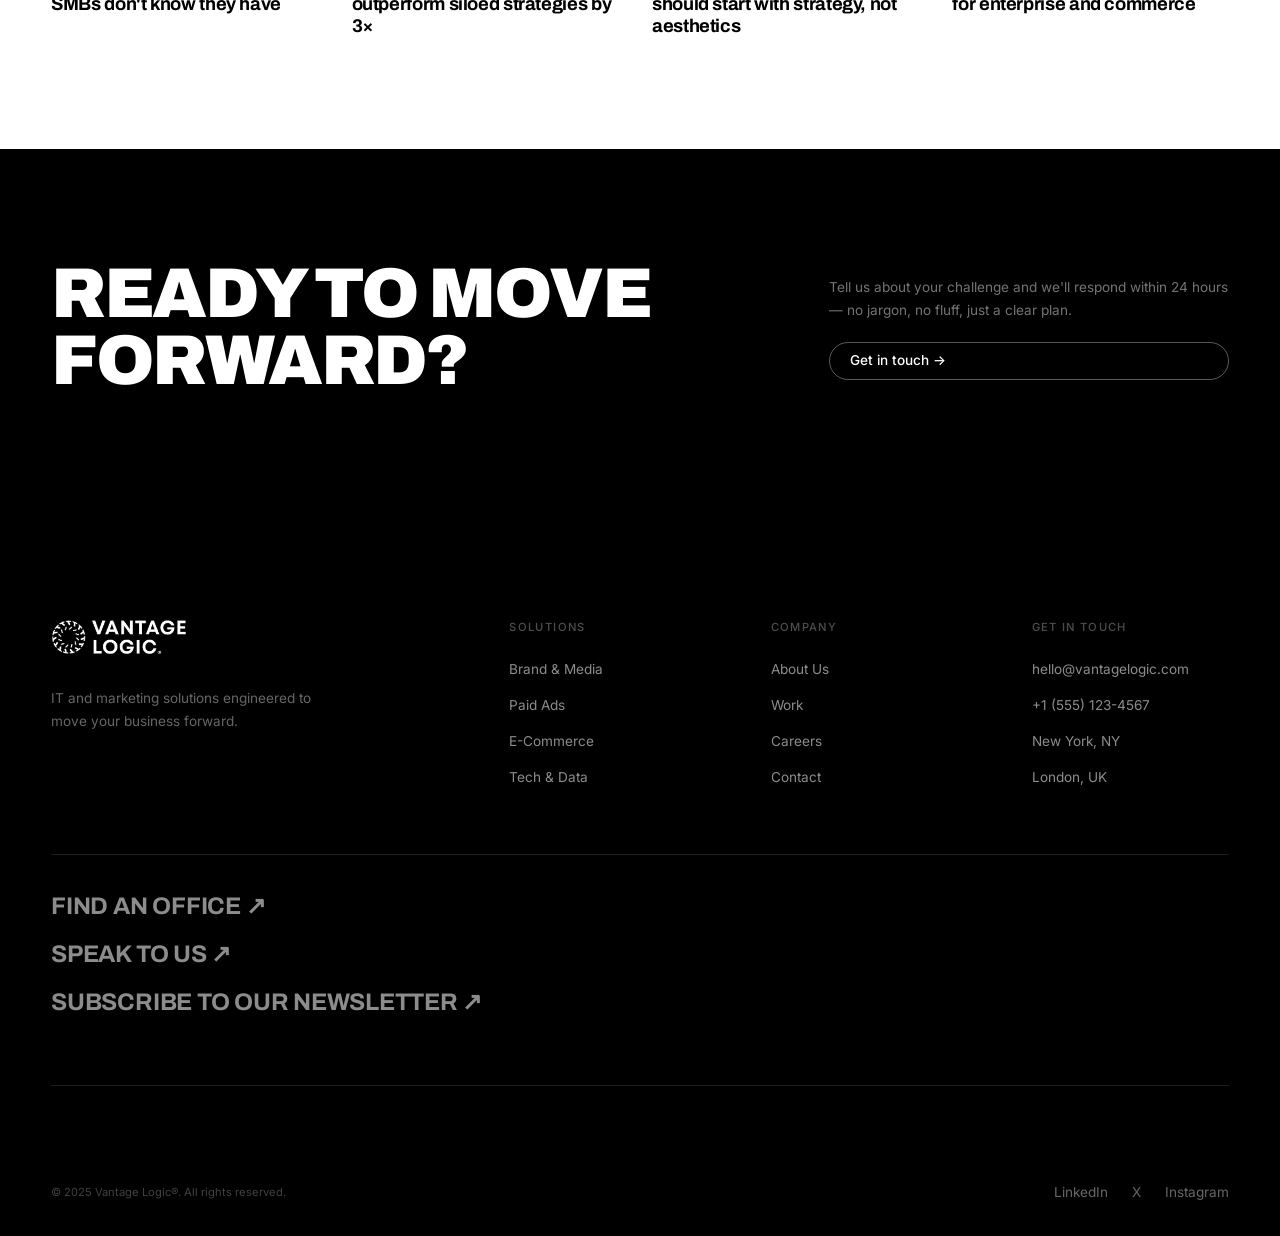
==== commit 641aad47: "Update 10-03-Tue 22:53" ====
--- a/index.html
+++ b/index.html
@@ -60,7 +60,7 @@
 <!-- ========== HERO — DEPT: full-height, headline bottom-left ========== -->
 <section class="hero">
   <div class="wrap">
-    <h1 class="hero-headline" data-scramble>You Challenge<br>We Perform</h1>
+    <h1 class="hero-headline" data-scramble>You Challenge<br>We <span class="accent">Perform</span></h1>
     <div class="hero-foot" data-reveal>
       <div class="hero-actions">
         <a href="pages/work.html" class="link-arr">View all work <span class="arr">→</span></a>
--- a/css/main.css
+++ b/css/main.css
@@ -151,7 +151,7 @@
 
 /* Center: Logo */
 .nav-logo { display:flex; align-items:center; justify-self:center; }
-.nav-logo img { height:32px; }
+.nav-logo img { height:44px; }
 
 /* Right: Contact CTA + Hamburger */
 .nav-right { display:flex; align-items:center; gap:1.2rem; justify-self:end; }
@@ -298,26 +298,27 @@
    ============================================================ */
 .hero {
   min-height:100vh;
-  display:flex; flex-direction:column; justify-content:flex-end;
-  padding:0 0 var(--sp-xl);
+  display:flex; flex-direction:column; justify-content:center; align-items:center;
+  padding:0 var(--gutter);
   position:relative;
   padding-top:var(--nav-h);
 }
 .hero .wrap {
-  display:flex; flex-direction:column; gap:var(--sp-md);
+  display:flex; flex-direction:column; align-items:center; text-align:center; gap:var(--sp-md);
 }
 .hero-headline {
   font-family:var(--f-display); font-size:var(--t-hero);
   font-weight:900; line-height:0.92; letter-spacing:-0.045em;
-  text-transform:uppercase; max-width:16ch;
-}
+  text-transform:uppercase;
+}
+.hero-headline .accent { color:#4a6cf7; }
 .hero-foot {
-  display:flex; align-items:flex-end; justify-content:space-between;
-  gap:var(--sp-md); flex-wrap:wrap;
+  display:flex; align-items:center; justify-content:center;
+  gap:var(--sp-md); flex-wrap:wrap; flex-direction:column;
 }
 .hero-sub {
-  max-width:400px; color:var(--c-text-mid); line-height:1.7;
-  font-size:var(--t-sm);
+  max-width:480px; color:var(--c-text-mid); line-height:1.7;
+  font-size:var(--t-sm); text-align:center;
 }
 .hero-actions { display:flex; gap:0.8rem; flex-wrap:wrap; align-items:center; }
 
@@ -621,7 +622,7 @@
   gap:var(--sp-lg); padding-bottom:var(--sp-lg);
   border-bottom:1px solid var(--c-border-dark); margin-bottom:var(--sp-md);
 }
-.footer-logo-img { height:28px; margin-bottom:var(--sp-md); }
+.footer-logo-img { height:36px; margin-bottom:var(--sp-md); }
 .footer-tagline {
   font-size:var(--t-sm); color:rgba(255,255,255,0.4);
   line-height:1.7; max-width:280px; margin-bottom:var(--sp-md);
@@ -761,7 +762,7 @@
   .intro-grid { grid-template-columns:1fr; gap:var(--sp-md); }
   .work-card { width:320px; }
   .cta-inner { flex-direction:column; align-items:flex-start; }
-  .hero-foot { flex-direction:column; align-items:flex-start; }
+  .hero-foot { flex-direction:column; align-items:center; }
   .numbers-row { grid-template-columns:1fr; }
   .num-block { border-right:none !important; border-bottom:1px solid var(--c-border); }
   .num-block:last-child { border-bottom:none; }
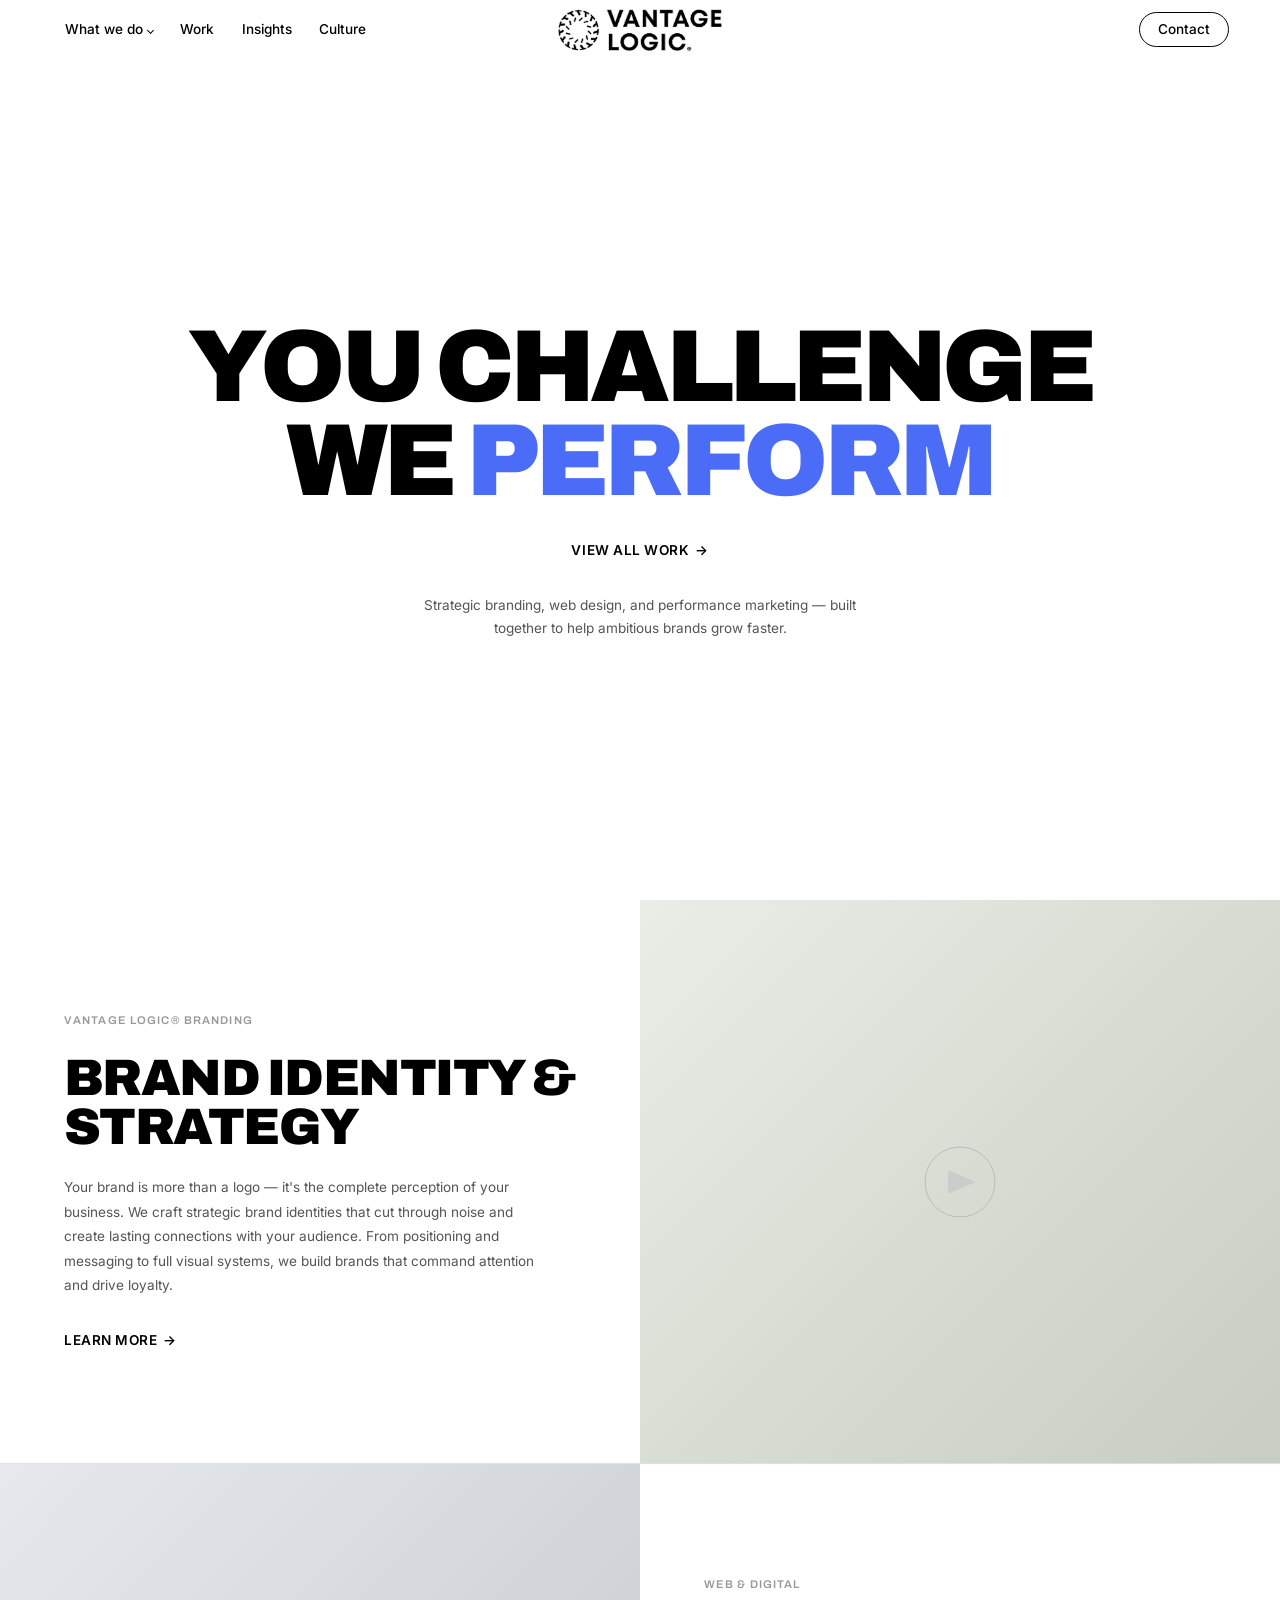
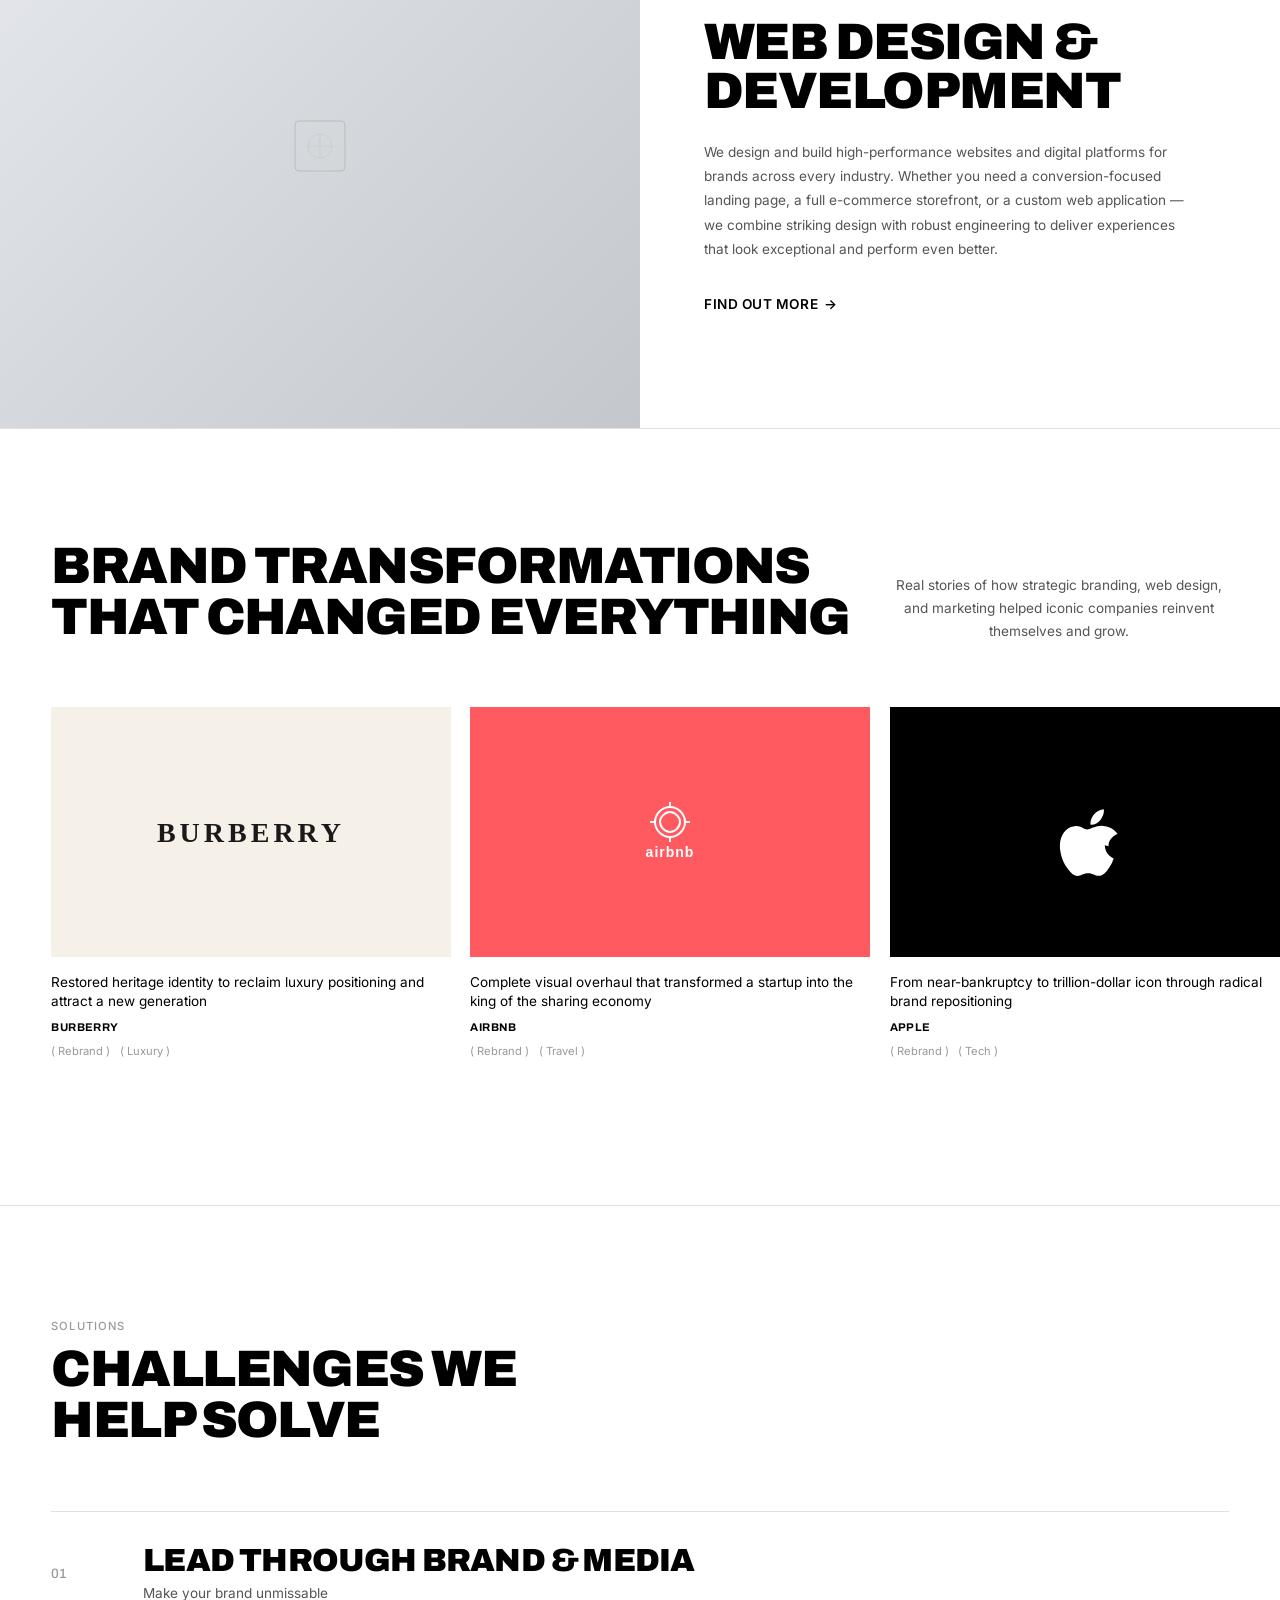
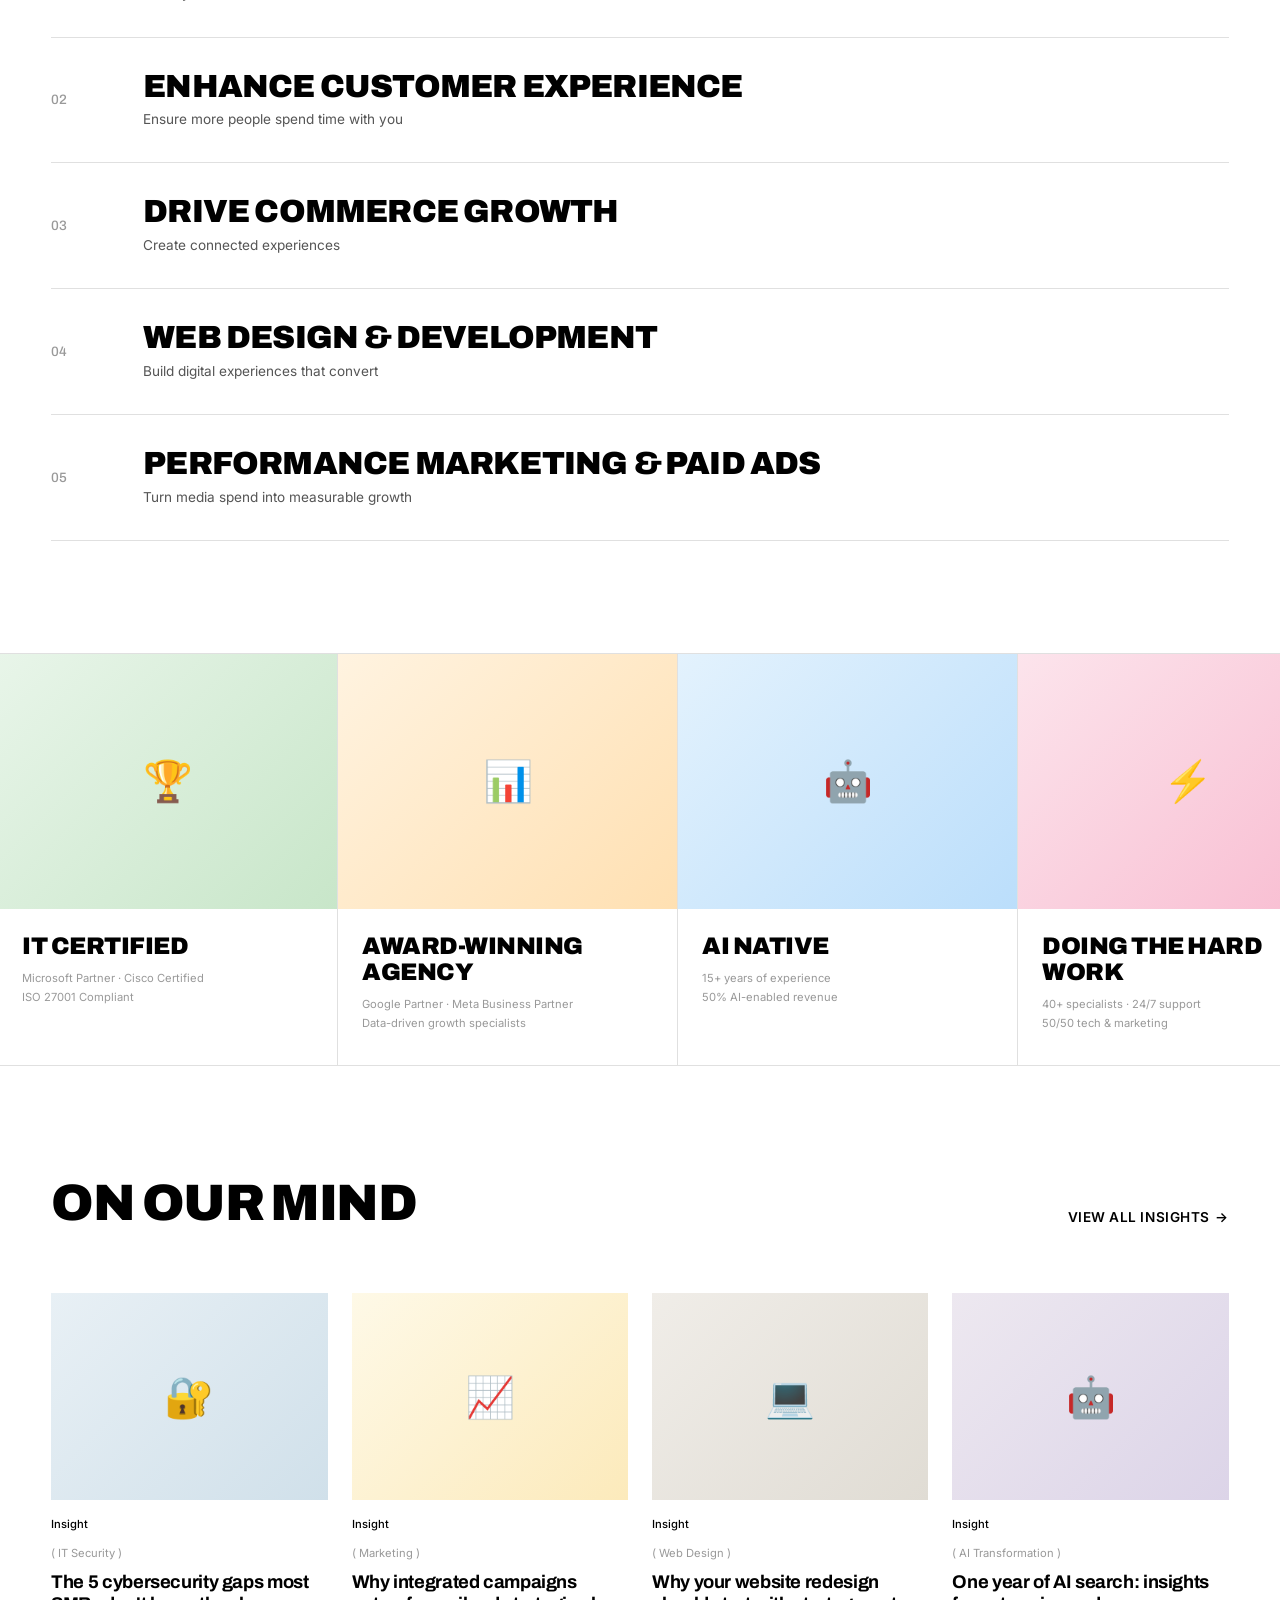
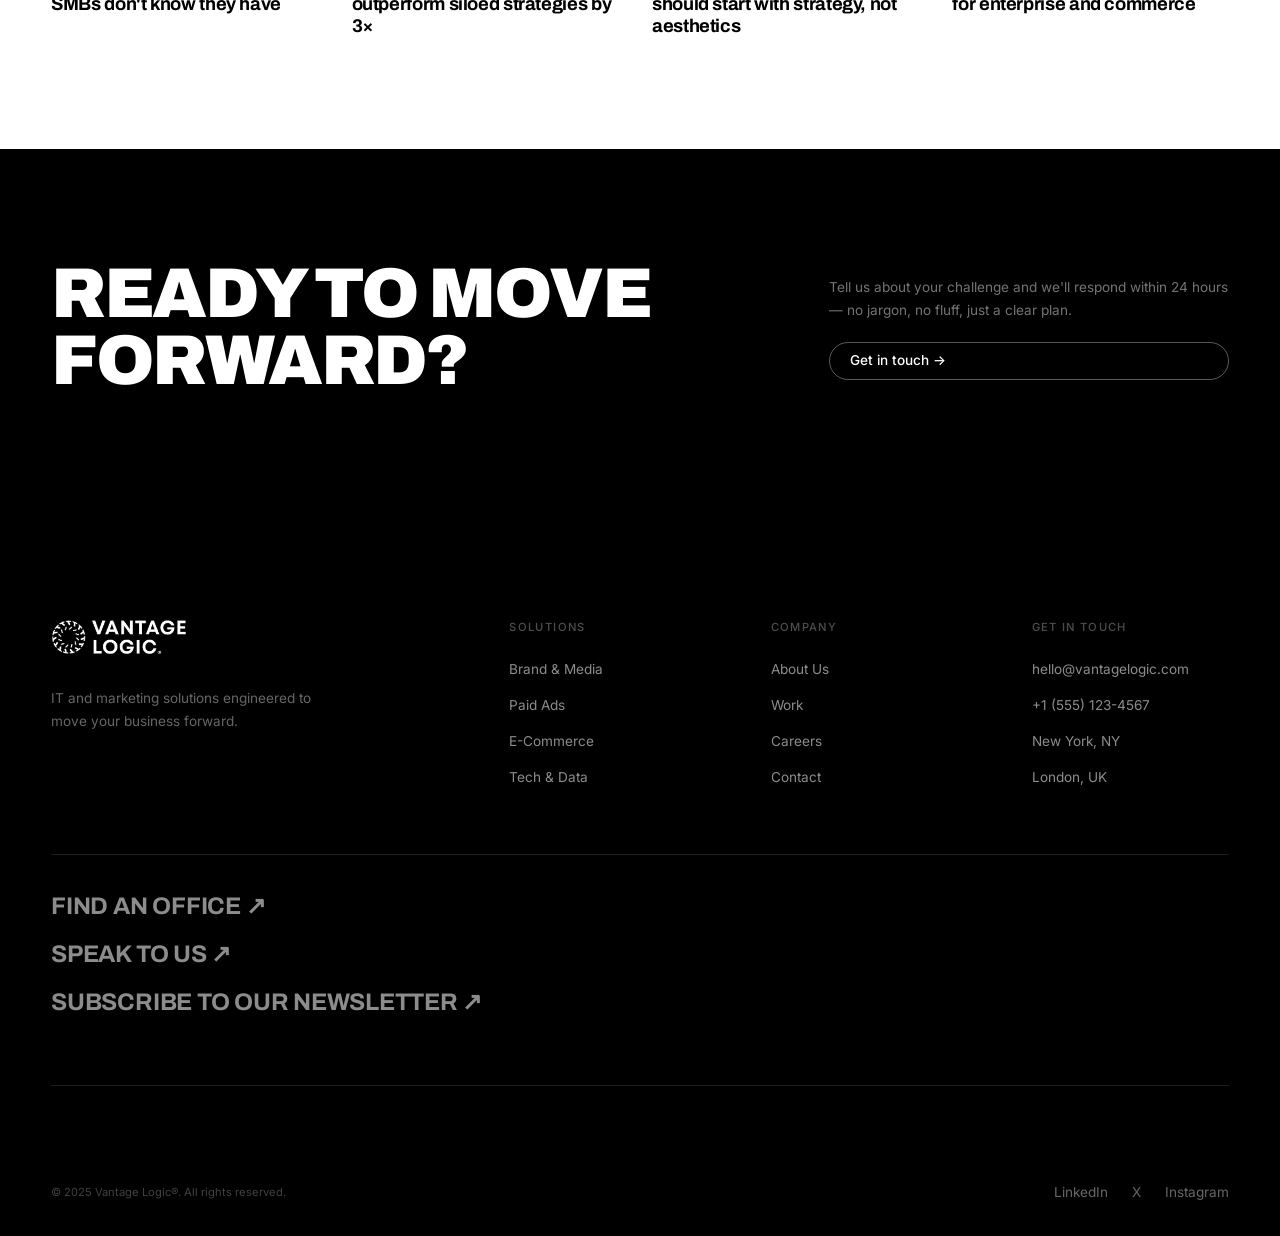
==== commit a09f4b78: "Update 10-03-Tue 22:55" ====
--- a/index.html
+++ b/index.html
@@ -119,7 +119,7 @@
         <a href="#" class="work-card">
           <div class="work-card-img-wrap">
             <div class="work-card-img" style="background:#f5f0e8;">
-              <img src="https://upload.wikimedia.org/wikipedia/commons/thumb/3/33/Burberry_Logo.svg/1280px-Burberry_Logo.svg.png" alt="Burberry rebrand" style="width:60%;height:auto;object-fit:contain;" />
+              <svg width="240" height="40" viewBox="0 0 240 40"><text x="120" y="30" text-anchor="middle" font-family="Georgia,serif" font-size="28" font-weight="700" letter-spacing="4" fill="#1a1a1a">BURBERRY</text></svg>
             </div>
             <div class="work-card-overlay">
               <div class="work-card-overlay-top">Returned to classic serif logo and knight emblem — reconnecting with heritage over trend-chasing minimalism</div>
@@ -136,7 +136,7 @@
         <a href="#" class="work-card">
           <div class="work-card-img-wrap">
             <div class="work-card-img" style="background:#ff5a5f;">
-              <img src="https://upload.wikimedia.org/wikipedia/commons/thumb/6/69/Airbnb_Logo_B%C3%A9lo.svg/1280px-Airbnb_Logo_B%C3%A9lo.svg.png" alt="Airbnb Bélo rebrand" style="width:40%;height:auto;object-fit:contain;" />
+              <svg width="200" height="60" viewBox="0 0 200 60"><path d="M100 5 C108 5 115 12 115 20 C115 28 108 35 100 35 C92 35 85 28 85 20 C85 12 92 5 100 5 Z M100 10 C95 10 90 15 90 20 C90 25 95 30 100 30 C105 30 110 25 110 20 C110 15 105 10 100 10 Z M100 0 L100 5 M100 35 L100 40 M85 20 L80 20 M120 20 L115 20" stroke="#fff" stroke-width="2" fill="none"/><text x="100" y="55" text-anchor="middle" font-family="Arial,sans-serif" font-size="14" font-weight="700" letter-spacing="1" fill="#fff">airbnb</text></svg>
             </div>
             <div class="work-card-overlay">
               <div class="work-card-overlay-top">The "Bélo" symbol unified belonging, location, and identity into one mark — solidifying Airbnb as a lifestyle brand</div>
@@ -153,7 +153,7 @@
         <a href="#" class="work-card">
           <div class="work-card-img-wrap">
             <div class="work-card-img" style="background:#000;">
-              <img src="https://upload.wikimedia.org/wikipedia/commons/thumb/f/fa/Apple_logo_black.svg/800px-Apple_logo_black.svg.png" alt="Apple rebrand" style="width:25%;height:auto;object-fit:contain;" />
+              <svg width="80" height="96" viewBox="0 0 80 96"><path d="M58.5 62.2c-.1-5.3 2.9-9.3 9-12.5-3.3-4.7-8.2-7.3-14.8-7.8-6.3-.5-13 3.7-15.5 3.7-2.6 0-6.6-3.6-10.9-3.5-5.6.1-10.7 3.3-13.6 8.3-5.8 10.1-1.5 25 4.2 33.2 2.8 4 6.1 8.5 10.4 8.3 4.2-.2 5.8-2.7 10.8-2.7 5.1 0 6.5 2.7 10.9 2.6 4.5-.1 7.4-4.1 10.1-8.1 3.2-4.6 4.5-9.1 4.6-9.3-.1-.1-8.8-3.4-8.9-13.2zM50.4 35.9c2.3-2.8 3.9-6.7 3.5-10.6-3.3.1-7.4 2.2-9.8 5-2.1 2.5-4 6.5-3.5 10.4 3.7.3 7.5-1.9 9.8-4.8z" fill="#fff"/></svg>
             </div>
             <div class="work-card-overlay">
               <div class="work-card-overlay-top">"Think Different" transformed Apple from a failing computer company into the world's most valuable brand</div>
@@ -170,7 +170,7 @@
         <a href="#" class="work-card">
           <div class="work-card-img-wrap">
             <div class="work-card-img" style="background:linear-gradient(135deg, #c41230 0%, #e8192c 100%);">
-              <img src="https://upload.wikimedia.org/wikipedia/commons/thumb/1/14/Old_Spice_logo.svg/1280px-Old_Spice_logo.svg.png" alt="Old Spice rebrand" style="width:55%;height:auto;object-fit:contain;" />
+              <svg width="220" height="50" viewBox="0 0 220 50"><text x="110" y="35" text-anchor="middle" font-family="Georgia,serif" font-size="22" font-weight="700" font-style="italic" letter-spacing="2" fill="#fff">OLD SPICE</text><line x1="30" y1="42" x2="190" y2="42" stroke="rgba(255,255,255,0.3)" stroke-width="1"/></svg>
             </div>
             <div class="work-card-overlay">
               <div class="work-card-overlay-top">Viral "The Man Your Man Could Smell Like" campaign completely repositioned a legacy brand for younger audiences</div>
@@ -187,7 +187,7 @@
         <a href="#" class="work-card">
           <div class="work-card-img-wrap">
             <div class="work-card-img" style="background:#ff671f;">
-              <img src="https://upload.wikimedia.org/wikipedia/commons/thumb/1/1f/Dunkin%27_Donuts_logo.svg/1280px-Dunkin%27_Donuts_logo.svg.png" alt="Dunkin rebrand" style="width:55%;height:auto;object-fit:contain;" />
+              <svg width="220" height="50" viewBox="0 0 220 50"><text x="110" y="36" text-anchor="middle" font-family="Arial,sans-serif" font-size="32" font-weight="900" letter-spacing="2" fill="#fff">DUNKIN'</text></svg>
             </div>
             <div class="work-card-overlay">
               <div class="work-card-overlay-top">Dropped "Donuts" to reposition as a beverage-led brand — coffee sales jumped from 1.6B to 4.4B cups</div>
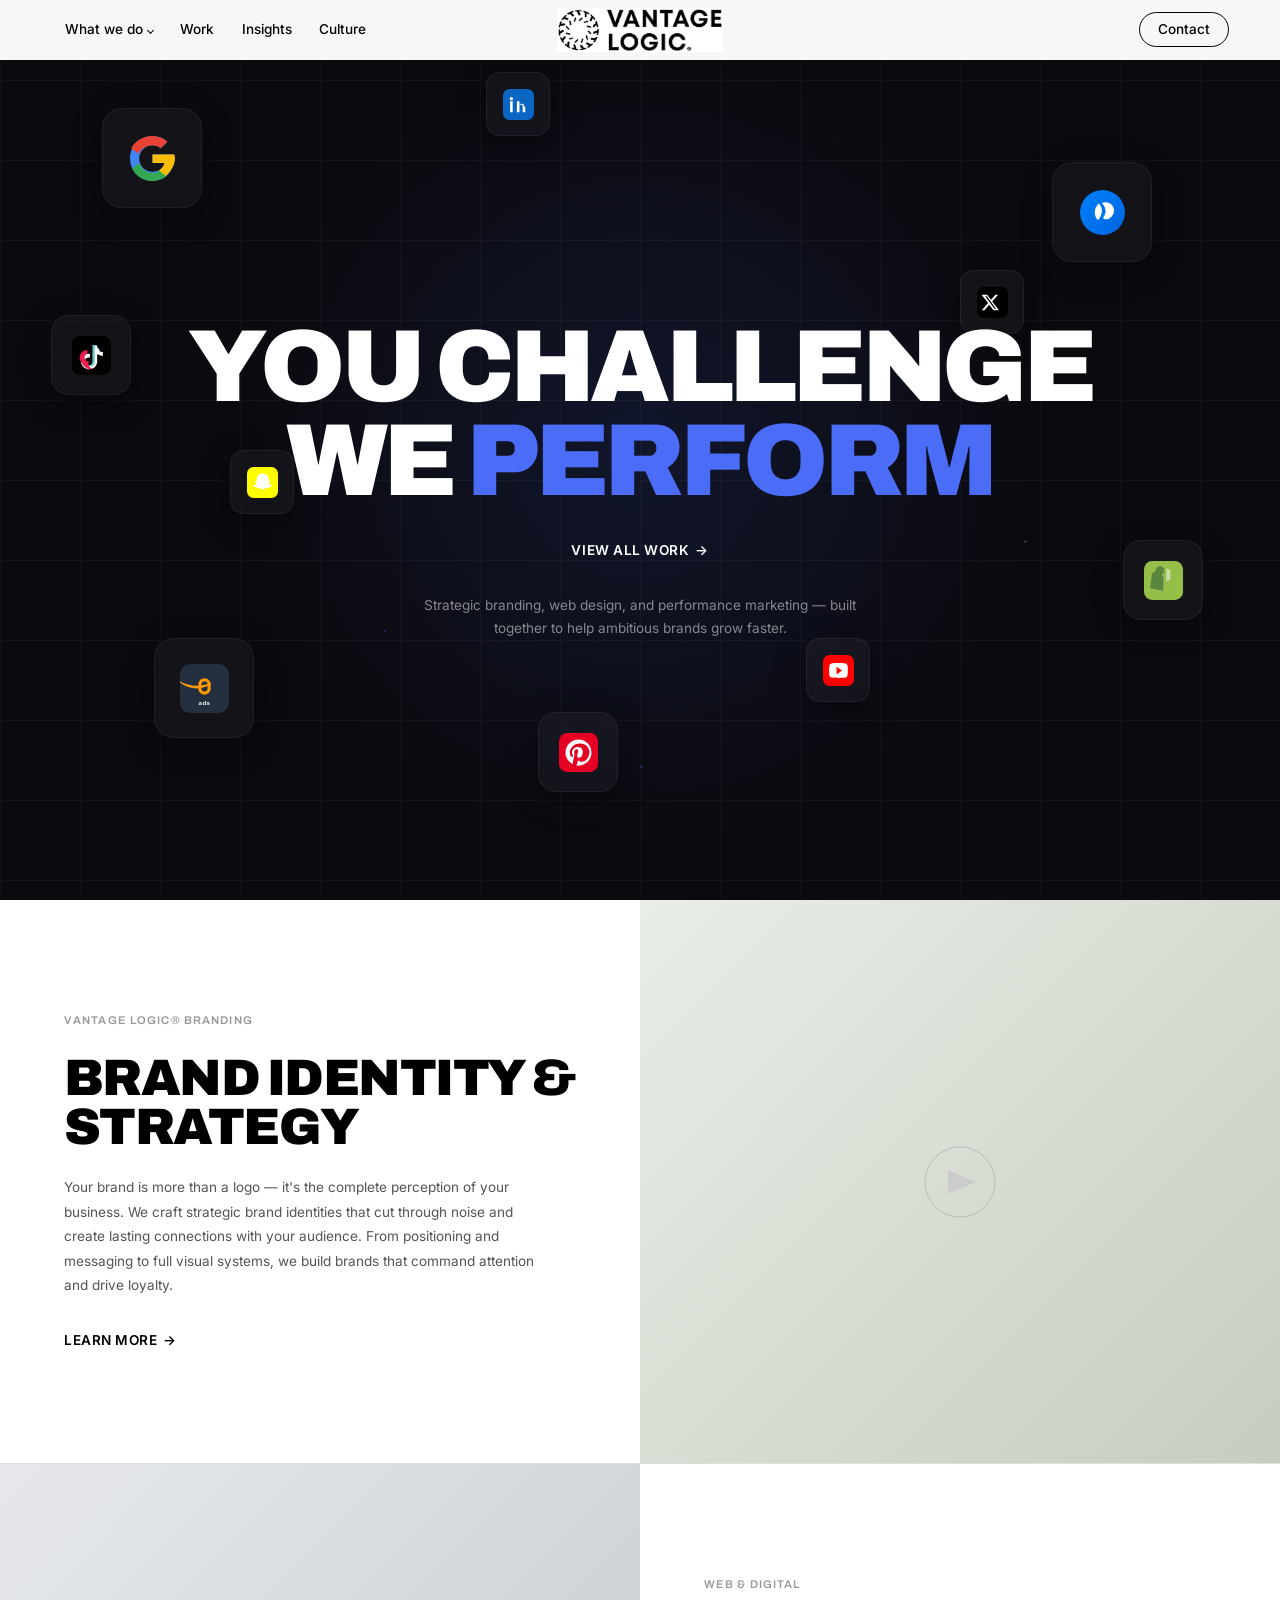
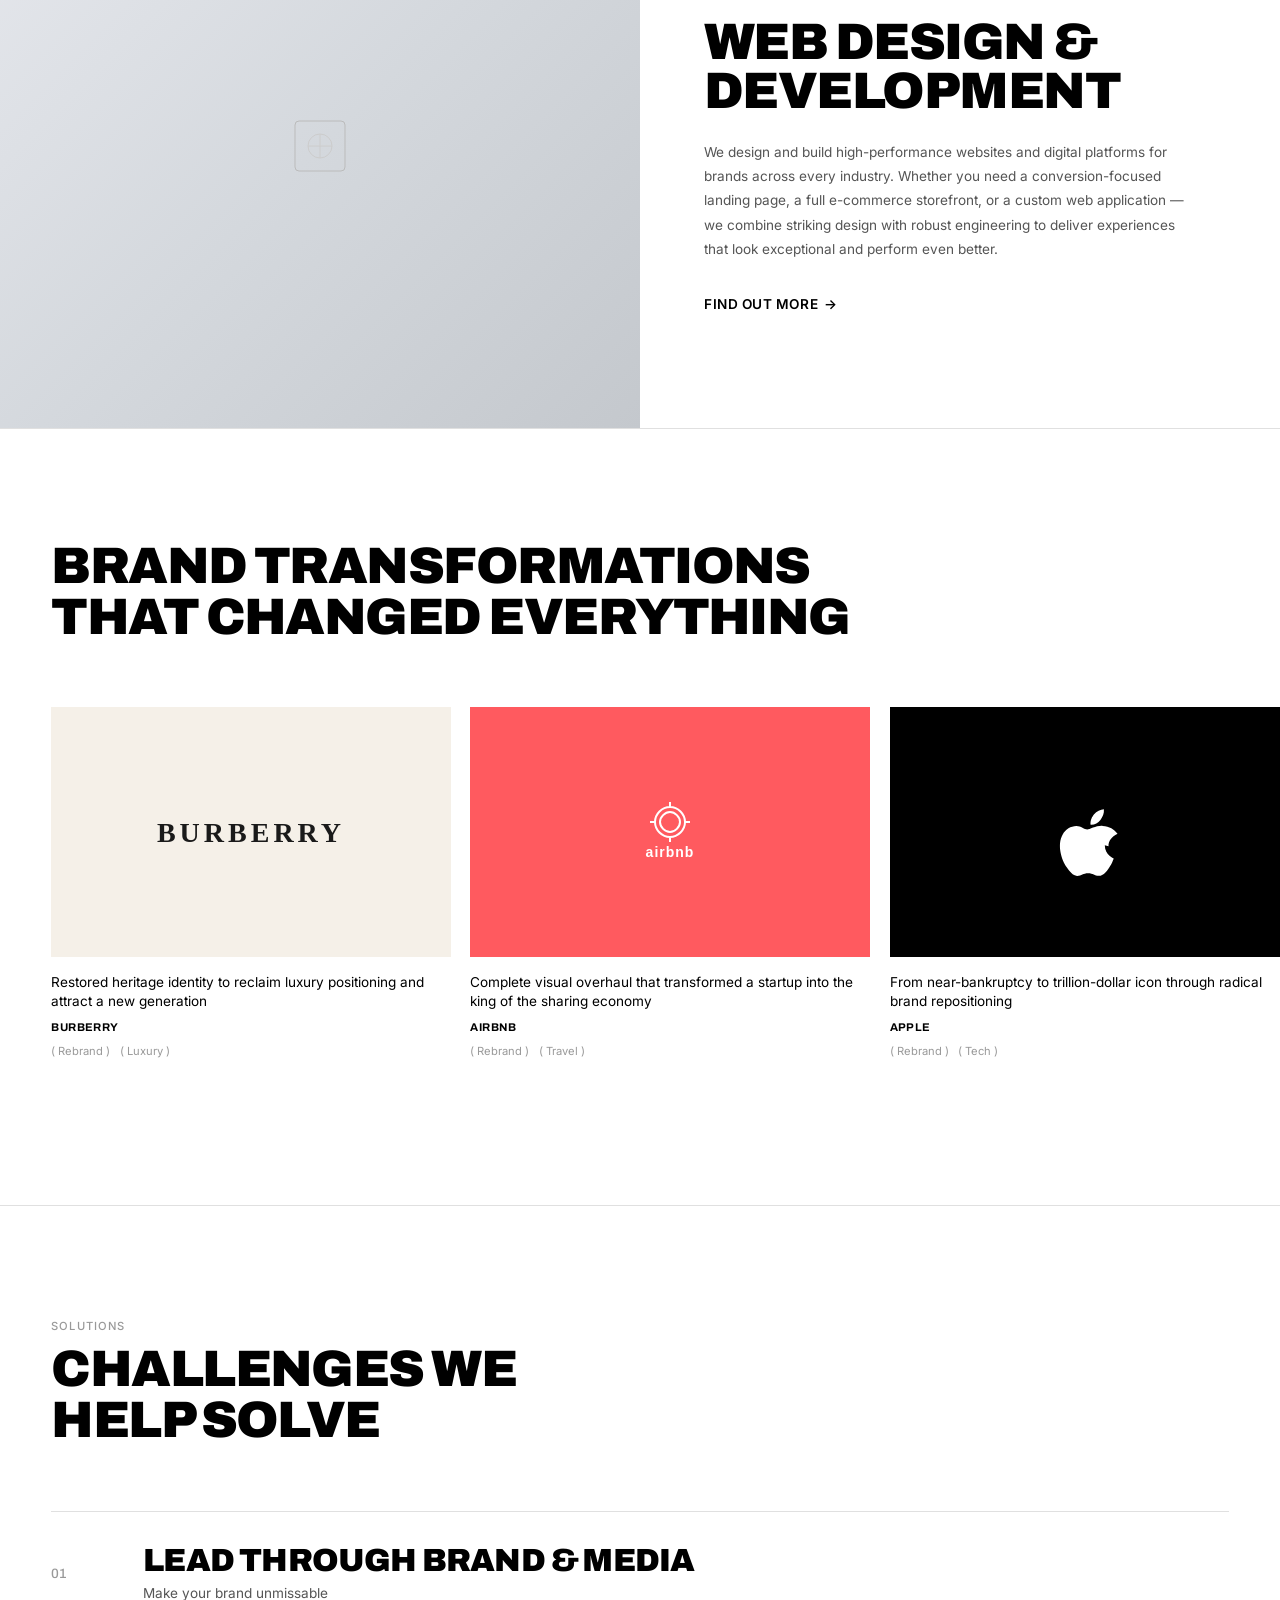
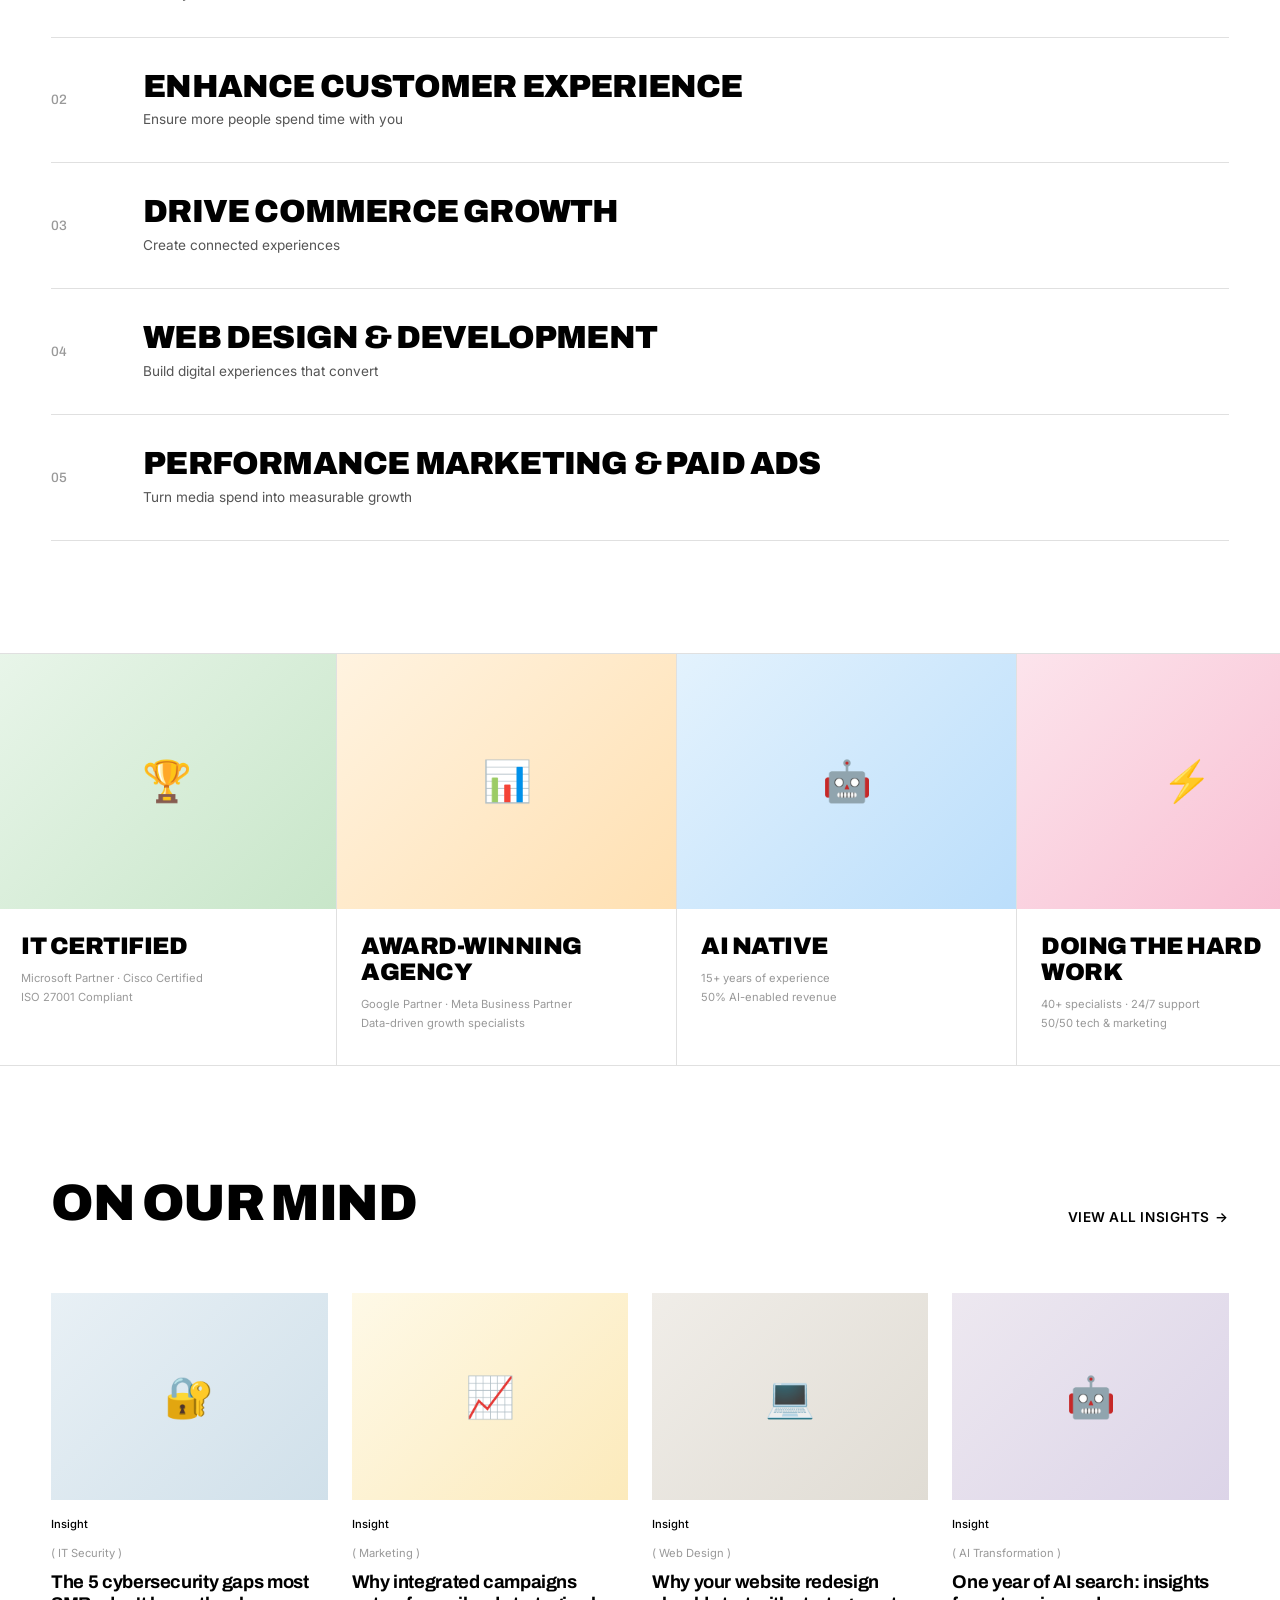
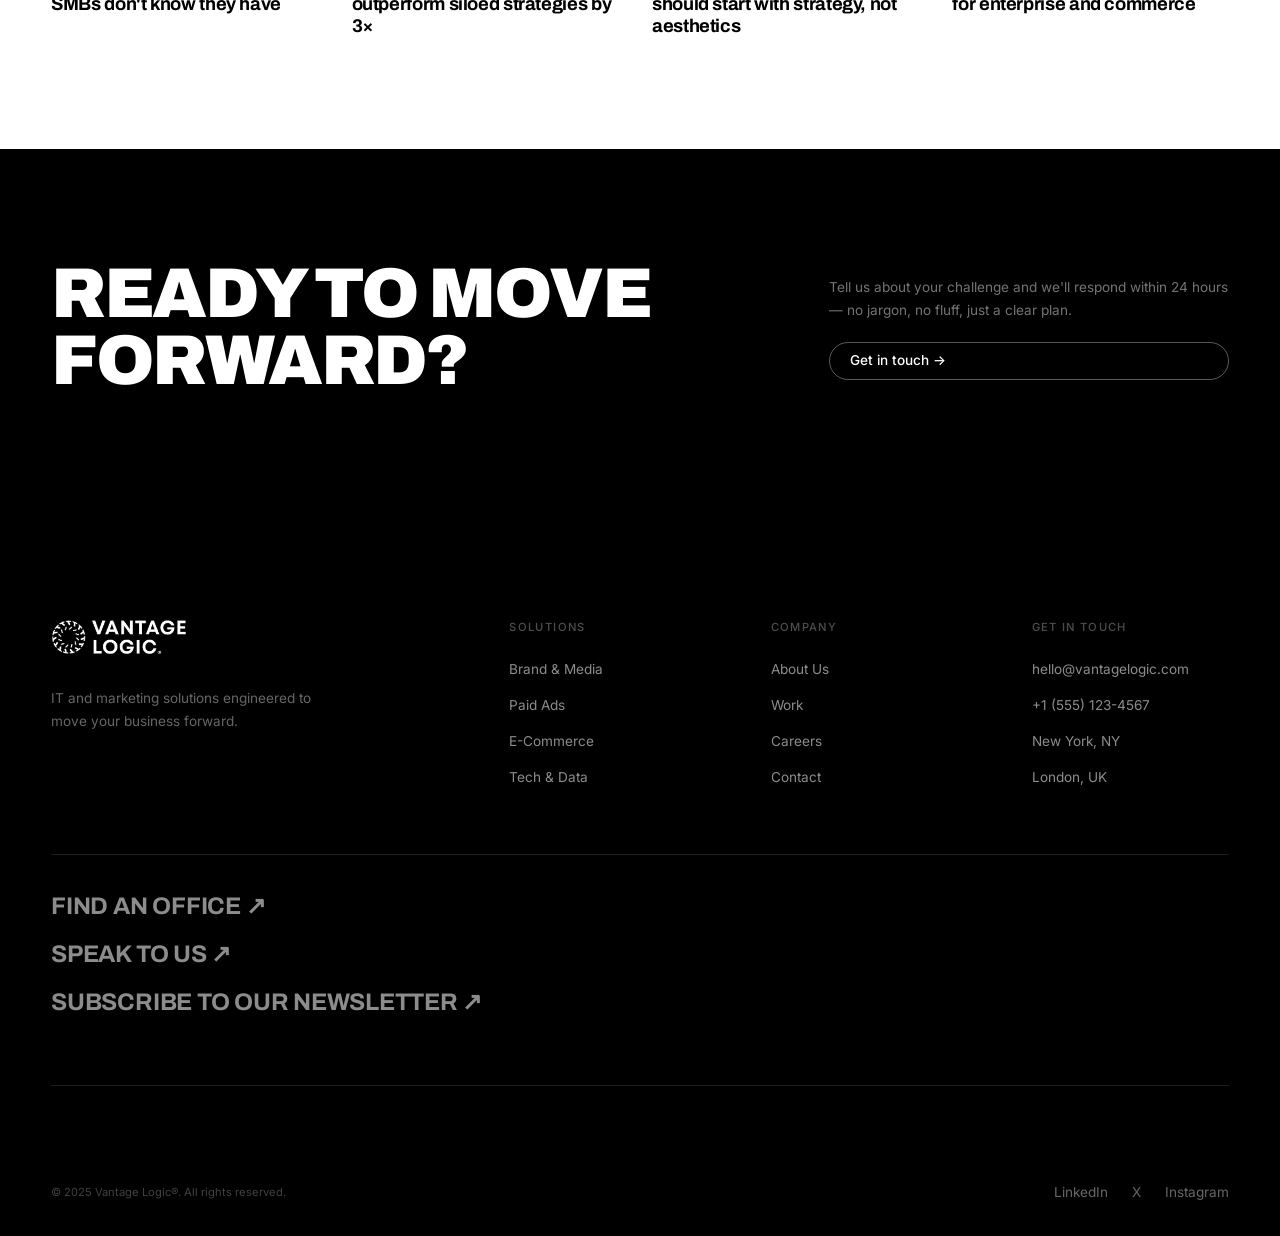
==== commit d1dc96aa: "Update 10-03-Tue 23:36" ====
--- a/index.html
+++ b/index.html
@@ -57,8 +57,84 @@
   <a href="pages/contact.html" class="mob-cta">Contact →</a>
 </div>
 
-<!-- ========== HERO — DEPT: full-height, headline bottom-left ========== -->
+<!-- ========== HERO — Animated floating platform icons ========== -->
 <section class="hero">
+
+  <!-- Subtle grid lines -->
+  <div class="hero-grid-lines"></div>
+
+  <!-- Floating particles -->
+  <div class="hero-particles">
+    <div class="particle" style="left:10%;top:20%;"></div>
+    <div class="particle" style="left:80%;top:60%;"></div>
+    <div class="particle" style="left:30%;top:70%;"></div>
+    <div class="particle" style="left:65%;top:15%;"></div>
+    <div class="particle" style="left:50%;top:85%;"></div>
+  </div>
+
+  <!-- Floating platform icons -->
+  <div class="hero-platforms">
+    <!-- Google -->
+    <div class="platform-icon plat-lg" style="top:12%;left:8%;">
+      <svg viewBox="0 0 48 48"><path d="M44.5 20H24v8.5h11.8C34.7 33.9 30.1 37 24 37c-7.2 0-13-5.8-13-13s5.8-13 13-13c3.1 0 5.9 1.1 8.1 2.9l6.4-6.4C34.6 4.1 29.6 2 24 2 11.8 2 2 11.8 2 24s9.8 22 22 22c11 0 21-8 21-22 0-1.3-.2-2.7-.5-4z" fill="#4285F4"/><path d="M3.2 14.1l7.1 5.2C12.1 15.1 17.5 11 24 11c3.1 0 5.9 1.1 8.1 2.9l6.4-6.4C34.6 4.1 29.6 2 24 2 14.8 2 6.7 7 3.2 14.1z" fill="#EA4335"/><path d="M24 46c5.4 0 10.3-1.8 14.1-5l-6.5-5.5C29.5 37.1 26.9 38 24 38c-6 0-11.1-4-12.9-9.7l-7 5.4C7.4 40.5 15 46 24 46z" fill="#34A853"/><path d="M44.5 20H24v8.5h11.8c-1 3.1-2.9 5.6-5.4 7.2l6.5 5.5C41 37.4 46 31.3 46 24c0-1.3-.2-2.7-.5-4z" fill="#FBBC05"/></svg>
+      <span class="plat-label">Google Ads</span>
+    </div>
+
+    <!-- Meta -->
+    <div class="platform-icon plat-lg" style="top:18%;right:10%;">
+      <svg viewBox="0 0 48 48"><defs><linearGradient id="mg" x1="0%" y1="0%" x2="100%" y2="100%"><stop offset="0%" stop-color="#0081FB"/><stop offset="100%" stop-color="#0064E0"/></linearGradient></defs><circle cx="24" cy="24" r="22" fill="url(#mg)"/><path d="M16.4 24c0-3.2 1.3-6.3 3.5-8.4.5-.5.5-.5 1 0 1.6 1.8 2.5 4.1 2.5 6.5 0 2.2-.5 4.3-1.6 6.2l-1.4 2.3c-.4.7-1.4.7-1.8 0l-1.2-2C16.7 27 16.4 25.5 16.4 24zm8 5.5l1.5-2.5c.7-1.2 1.1-2.6 1.1-4 0-3.2-1.4-6.2-3.8-8.2 2.3-1.1 5-1.2 7.3-.1 3.9 1.8 5.8 6.3 4.3 10.3-.8 2.2-2.5 4-4.6 5-2.1 1-4.4 1.1-5.8-.5z" fill="#fff"/></svg>
+      <span class="plat-label">Meta</span>
+    </div>
+
+    <!-- TikTok -->
+    <div class="platform-icon plat-md" style="top:35%;left:4%;">
+      <svg viewBox="0 0 48 48"><rect width="48" height="48" rx="10" fill="#010101"/><path d="M33.5 16.5c-1.8-1.2-3-3.2-3.3-5.5h-4.7v20.5c0 2.8-2.3 5-5 5-2.8 0-5-2.2-5-5s2.2-5 5-5c.5 0 1 .1 1.5.2V22c-.5-.1-1-.1-1.5-.1-5.2 0-9.5 4.3-9.5 9.5S16.3 41 21.5 41 31 36.7 31 31.5V22.3c2 1.4 4.4 2.2 7 2.2v-4.7c-1.7 0-3.3-.5-4.5-1.3z" fill="#fff"/><path d="M33.5 16.5c-1.8-1.2-3-3.2-3.3-5.5h-4.7v20.5c0 2.8-2.3 5-5 5-1.1 0-2.1-.3-2.9-.9 1.5 1.5 3.6 2.4 5.9 1.9 2.6-.6 4.5-2.9 4.5-5.5V12.5h3.2c.3 2.3 1.5 4.3 3.3 5.5V16.5z" fill="#69C9D0"/><path d="M20.5 31.5c-2.8 0-5-2.2-5-5 0-2.2 1.4-4 3.4-4.7v-4.7c-5.2 0-9.5 4.3-9.5 9.5S16.3 41 21.5 41c1.3 0 2.5-.3 3.6-.7-2.6-.5-4.6-2.8-4.6-5.3v-3.5z" fill="#EE1D52"/></svg>
+      <span class="plat-label">TikTok</span>
+    </div>
+
+    <!-- Shopify -->
+    <div class="platform-icon plat-md" style="top:60%;right:6%;">
+      <svg viewBox="0 0 48 48"><rect width="48" height="48" rx="10" fill="#96BF48"/><path d="M32.4 10.8c0-.1-.1-.2-.2-.2-.1 0-2.2-.2-2.2-.2s-1.5-1.5-1.7-1.6c-.1-.1-.3-.1-.5-.1l-.7 15.8 5.3-1.1S32.4 11 32.4 10.8zM26.2 8.3c-.2 0-.3.1-.5.1 0 0-.1.6-.4 1.5-.7-2-1.9-3.2-3.4-3.2h-.2c-.5-.6-1.1-.9-1.6-.9-4 0-5.9 5-6.5 7.5l-2.8.9c-.9.3-.9.3-1 1.1-.1.6-2.4 18.3-2.4 18.3L24 37l.1-.1.2-19.8c-.1 0-.2.1-.3.1l-.5-3.5c1-.3 1.7-1.1 2-2h-.2c-.1.4-.3.7-.6 1 .1-1.3.1-2.1-.1-2.8-.1-.4-.4-.9-.8-1.2l.4-.4z" fill="#fff" opacity=".5"/><path d="M25.6 8.4c0 0-.1.6-.4 1.5-.7-2-1.9-3.2-3.4-3.2h-.2c-.5-.6-1.1-.9-1.6-.9-4 0-5.9 5-6.5 7.5l-2.8.9c-.9.3-.9.3-1 1.1C9.6 16 7.3 33.5 7.3 33.5L24 37l.2-19.9c0 0-1 .3-2.3.7.3-1.1 1-2.5 2.1-2.5.3 0 .6.1.8.3.4-2.3-.1-3.9-.5-4.6-.1-.1-.2-.3-.4-.4l.5-.1c.4-.1.8-.2 1.2-.1z" fill="#5A863E"/></svg>
+      <span class="plat-label">Shopify</span>
+    </div>
+
+    <!-- Amazon Ads -->
+    <div class="platform-icon plat-lg" style="bottom:18%;left:12%;">
+      <svg viewBox="0 0 48 48"><rect width="48" height="48" rx="10" fill="#232F3E"/><path d="M29.1 30.8c-5.5 4-13.4 6.2-20.2 6.2-9.6 0-18.2-3.5-24.7-9.4-.5-.5-.1-1.1.5-.8 7 4.1 15.7 6.5 24.7 6.5 6.1 0 12.7-1.3 18.8-3.9.9-.4 1.7.6.9 1.4z" fill="#FF9900" transform="translate(10,-2) scale(0.7)"/><path d="M24 14c-3.3 0-6 2.7-6 6v4c0 3.3 2.7 6 6 6s6-2.7 6-6v-4c0-3.3-2.7-6-6-6zm3 10c0 1.7-1.3 3-3 3s-3-1.3-3-3v-4c0-1.7 1.3-3 3-3s3 1.3 3 3v4z" fill="#FF9900"/><text x="24" y="40" text-anchor="middle" font-family="Arial" font-size="6" font-weight="700" fill="#fff" letter-spacing="0.5">ads</text></svg>
+      <span class="plat-label">Amazon Ads</span>
+    </div>
+
+    <!-- LinkedIn -->
+    <div class="platform-icon plat-sm" style="top:8%;left:38%;">
+      <svg viewBox="0 0 48 48"><rect width="48" height="48" rx="10" fill="#0A66C2"/><path d="M15 19h-4v17h4V19zm-2-6.5c-1.4 0-2.5 1.1-2.5 2.5s1.1 2.5 2.5 2.5 2.5-1.1 2.5-2.5-1.1-2.5-2.5-2.5zM33 27.5c0-2.5-1.5-4.5-4-4.5-1.5 0-2.8.8-3.5 2V19h-4v17h4v-9c0-1.7 1-3 2.5-3s2.5 1.3 2.5 3v9h4v-8.5z" fill="#fff"/></svg>
+      <span class="plat-label">LinkedIn</span>
+    </div>
+
+    <!-- YouTube -->
+    <div class="platform-icon plat-sm" style="bottom:22%;right:32%;">
+      <svg viewBox="0 0 48 48"><rect width="48" height="48" rx="10" fill="#FF0000"/><path d="M38 16.3c-.4-1.6-1.7-2.8-3.3-3.2C32.1 12.5 24 12.5 24 12.5s-8.1 0-10.7.6c-1.6.4-2.9 1.6-3.3 3.2C9.5 18.9 9.5 24 9.5 24s0 5.1.5 7.7c.4 1.6 1.7 2.8 3.3 3.2 2.6.6 10.7.6 10.7.6s8.1 0 10.7-.6c1.6-.4 2.9-1.6 3.3-3.2.5-2.6.5-7.7.5-7.7s0-5.1-.5-7.7zM21 30V18l8.5 6L21 30z" fill="#fff"/></svg>
+      <span class="plat-label">YouTube</span>
+    </div>
+
+    <!-- Snapchat -->
+    <div class="platform-icon plat-sm" style="top:50%;left:18%;">
+      <svg viewBox="0 0 48 48"><rect width="48" height="48" rx="10" fill="#FFFC00"/><path d="M24 10c-3.5 0-6.2 1.5-7.8 4.3-.9 1.6-1.2 3.4-1.2 5.3 0 .5 0 1.5.1 2.3-.4.2-.9.3-1.3.3-.7 0-1.1-.2-1.1-.2s-.3.8.5 1.4c.5.4 1.1.5 1.5.6-.5 2.3-2 3.8-4.2 4.5-.3.1-.4.4-.3.7.6 1.2 3 1.6 3.6 1.7 0 .3.2.9.3 1.1.1.2.4.3.6.3.4 0 1.2-.3 2.3-.3 1 0 1.8.4 2.8 1 1.3.7 2.8 1.5 4.6 1.5s3.3-.8 4.6-1.5c1-.6 1.8-1 2.8-1 1.1 0 1.9.3 2.3.3.2 0 .5-.1.6-.3.1-.2.3-.8.3-1.1.6-.1 3-0.5 3.6-1.7.1-.3 0-.6-.3-.7-2.2-.7-3.7-2.2-4.2-4.5.4-.1 1-.2 1.5-.6.8-.6.5-1.4.5-1.4s-.4.2-1.1.2c-.4 0-.9-.1-1.3-.3 0-.8.1-1.8.1-2.3 0-1.9-.3-3.7-1.2-5.3C30.2 11.5 27.5 10 24 10z" fill="#fff"/></svg>
+      <span class="plat-label">Snapchat</span>
+    </div>
+
+    <!-- Pinterest -->
+    <div class="platform-icon plat-md" style="bottom:12%;left:42%;">
+      <svg viewBox="0 0 48 48"><rect width="48" height="48" rx="10" fill="#E60023"/><path d="M24 8C15.2 8 8 15.2 8 24c0 6.3 3.7 11.7 9 14.2-.1-1.1 0-2.5.3-3.7l1.9-8.1s-.5-1-.5-2.4c0-2.2 1.3-3.9 2.9-3.9 1.4 0 2 1 2 2.2 0 1.4-.9 3.4-1.3 5.3-.4 1.6.8 2.9 2.3 2.9 2.8 0 4.7-3.6 4.7-7.8 0-3.2-2.2-5.6-6.1-5.6-4.4 0-7.2 3.3-7.2 7 0 1.3.4 2.2 1 2.9.3.3.3.5.2.9l-.4 1.4c-.1.3-.3.4-.6.3-2-.8-2.9-3-2.9-5.4 0-5.1 4.3-11.2 12.8-11.2 6.8 0 11.3 4.9 11.3 10.2 0 7-3.9 12.2-9.6 12.2-1.9 0-3.7-1-4.3-2.2l-1.2 4.6c-.4 1.4-1.2 2.8-1.9 3.8C21.4 39.8 22.7 40 24 40c8.8 0 16-7.2 16-16S32.8 8 24 8z" fill="#fff"/></svg>
+      <span class="plat-label">Pinterest</span>
+    </div>
+
+    <!-- X / Twitter -->
+    <div class="platform-icon plat-sm" style="top:30%;right:20%;">
+      <svg viewBox="0 0 48 48"><rect width="48" height="48" rx="10" fill="#000"/><path d="M28.5 12h4.2l-9.2 10.5L34 36h-8.5l-6.6-8.6L11.6 36H7.4l9.8-11.2L7 12h8.7l6 7.9L28.5 12zm-1.5 21.6h2.3L15.3 14.3h-2.5l14.2 19.3z" fill="#fff"/></svg>
+      <span class="plat-label">X / Twitter</span>
+    </div>
+  </div>
+
   <div class="wrap">
     <h1 class="hero-headline" data-scramble>You Challenge<br>We <span class="accent">Perform</span></h1>
     <div class="hero-foot" data-reveal>
--- a/css/main.css
+++ b/css/main.css
@@ -302,14 +302,26 @@
   padding:0 var(--gutter);
   position:relative;
   padding-top:var(--nav-h);
+  background:#0a0a0f;
+  overflow:hidden;
+}
+/* Subtle radial glow behind text */
+.hero::before {
+  content:'';
+  position:absolute;
+  width:800px; height:800px;
+  top:50%; left:50%; transform:translate(-50%,-50%);
+  background:radial-gradient(circle, rgba(74,108,247,0.12) 0%, transparent 70%);
+  z-index:1; pointer-events:none;
 }
 .hero .wrap {
   display:flex; flex-direction:column; align-items:center; text-align:center; gap:var(--sp-md);
+  position:relative; z-index:3;
 }
 .hero-headline {
   font-family:var(--f-display); font-size:var(--t-hero);
   font-weight:900; line-height:0.92; letter-spacing:-0.045em;
-  text-transform:uppercase;
+  text-transform:uppercase; color:#fff;
 }
 .hero-headline .accent { color:#4a6cf7; }
 .hero-foot {
@@ -317,10 +329,114 @@
   gap:var(--sp-md); flex-wrap:wrap; flex-direction:column;
 }
 .hero-sub {
-  max-width:480px; color:var(--c-text-mid); line-height:1.7;
+  max-width:480px; color:rgba(255,255,255,0.5); line-height:1.7;
   font-size:var(--t-sm); text-align:center;
 }
 .hero-actions { display:flex; gap:0.8rem; flex-wrap:wrap; align-items:center; }
+.hero-actions .link-arr { color:#fff; }
+.hero-actions .btn-outline { border-color:rgba(255,255,255,0.3); color:#fff; }
+.hero-actions .btn-outline:hover { background:#fff; color:#000; }
+
+/* ---- Floating platform icons ---- */
+.hero-platforms {
+  position:absolute; inset:0; z-index:2; pointer-events:none; overflow:hidden;
+}
+.platform-icon {
+  position:absolute;
+  display:flex; align-items:center; justify-content:center;
+  border-radius:16px;
+  backdrop-filter:blur(8px); -webkit-backdrop-filter:blur(8px);
+  background:rgba(255,255,255,0.04);
+  border:1px solid rgba(255,255,255,0.06);
+  box-shadow:0 8px 32px rgba(0,0,0,0.3);
+  opacity:0;
+  animation:floatIn 1s var(--ease) forwards, floatUpDown 6s ease-in-out infinite;
+  transition:transform 0.4s var(--ease), box-shadow 0.4s var(--ease), opacity 0.4s;
+  pointer-events:auto; cursor:default;
+}
+.platform-icon:hover {
+  transform:scale(1.12) !important;
+  box-shadow:0 12px 48px rgba(74,108,247,0.2);
+  border-color:rgba(74,108,247,0.3);
+}
+.platform-icon svg { width:50%; height:50%; }
+.platform-icon .plat-label {
+  position:absolute; bottom:-24px; left:50%; transform:translateX(-50%);
+  font-size:0.6rem; font-weight:600; text-transform:uppercase; letter-spacing:0.1em;
+  color:rgba(255,255,255,0.3); white-space:nowrap;
+  opacity:0; transition:opacity 0.3s;
+}
+.platform-icon:hover .plat-label { opacity:1; }
+
+/* Sizes */
+.plat-lg { width:100px; height:100px; border-radius:20px; }
+.plat-md { width:80px; height:80px; border-radius:18px; }
+.plat-sm { width:64px; height:64px; border-radius:14px; }
+
+/* Staggered entry */
+.platform-icon:nth-child(1) { animation-delay:0.3s, 1.3s; }
+.platform-icon:nth-child(2) { animation-delay:0.45s, 1.45s; }
+.platform-icon:nth-child(3) { animation-delay:0.6s, 1.6s; }
+.platform-icon:nth-child(4) { animation-delay:0.75s, 1.75s; }
+.platform-icon:nth-child(5) { animation-delay:0.9s, 1.9s; }
+.platform-icon:nth-child(6) { animation-delay:1.05s, 2.05s; }
+.platform-icon:nth-child(7) { animation-delay:1.2s, 2.2s; }
+.platform-icon:nth-child(8) { animation-delay:1.35s, 2.35s; }
+.platform-icon:nth-child(9) { animation-delay:1.5s, 2.5s; }
+.platform-icon:nth-child(10) { animation-delay:1.65s, 2.65s; }
+
+/* Float variations */
+@keyframes floatIn {
+  from { opacity:0; transform:translateY(40px) scale(0.8); }
+  to { opacity:1; transform:translateY(0) scale(1); }
+}
+@keyframes floatUpDown {
+  0%,100% { transform:translateY(0); }
+  50% { transform:translateY(-18px); }
+}
+/* Alternate float for variety */
+.platform-icon:nth-child(even) { animation-name:floatIn, floatUpDownAlt; }
+@keyframes floatUpDownAlt {
+  0%,100% { transform:translateY(0); }
+  50% { transform:translateY(14px); }
+}
+
+/* Connecting lines grid */
+.hero-grid-lines {
+  position:absolute; inset:0; z-index:1; pointer-events:none;
+  opacity:0.03;
+  background-image:
+    linear-gradient(rgba(255,255,255,1) 1px, transparent 1px),
+    linear-gradient(90deg, rgba(255,255,255,1) 1px, transparent 1px);
+  background-size:80px 80px;
+}
+
+/* Floating particles */
+.hero-particles {
+  position:absolute; inset:0; z-index:1; pointer-events:none; overflow:hidden;
+}
+.particle {
+  position:absolute; width:2px; height:2px; border-radius:50%;
+  background:rgba(74,108,247,0.4);
+  animation:particleDrift 12s linear infinite;
+}
+.particle:nth-child(2) { width:3px; height:3px; background:rgba(255,255,255,0.15); animation-duration:16s; animation-delay:-4s; }
+.particle:nth-child(3) { width:1.5px; height:1.5px; background:rgba(74,108,247,0.3); animation-duration:20s; animation-delay:-8s; }
+.particle:nth-child(4) { width:2px; height:2px; background:rgba(255,255,255,0.1); animation-duration:14s; animation-delay:-2s; }
+.particle:nth-child(5) { width:2.5px; height:2.5px; background:rgba(74,108,247,0.25); animation-duration:18s; animation-delay:-6s; }
+@keyframes particleDrift {
+  0% { transform:translate(0, 0); opacity:0; }
+  10% { opacity:1; }
+  90% { opacity:1; }
+  100% { transform:translate(200px, -600px); opacity:0; }
+}
+
+@media(max-width:768px) {
+  .plat-lg { width:72px; height:72px; }
+  .plat-md { width:60px; height:60px; }
+  .plat-sm { width:48px; height:48px; }
+  .platform-icon .plat-label { display:none; }
+}
 
 /* ============================================================
    FEATURED BLOCKS — DEPT 2-col with image
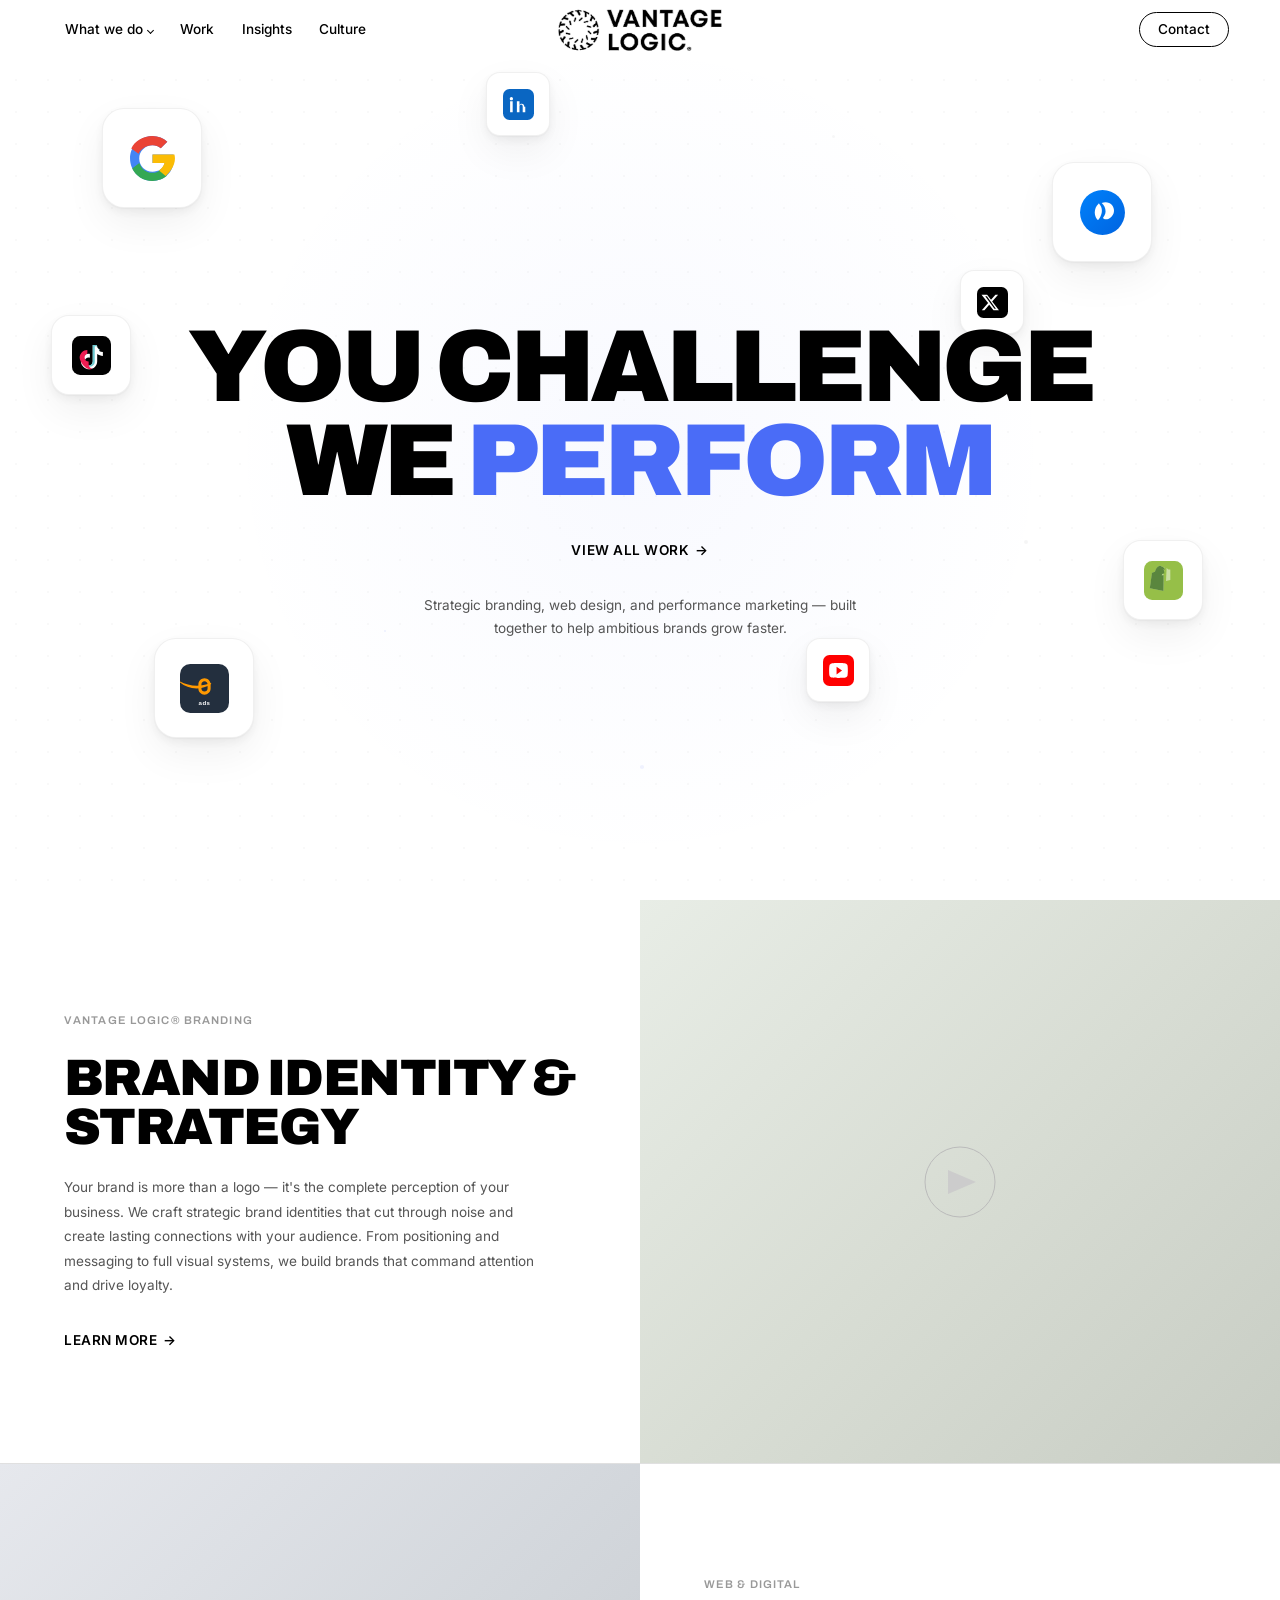
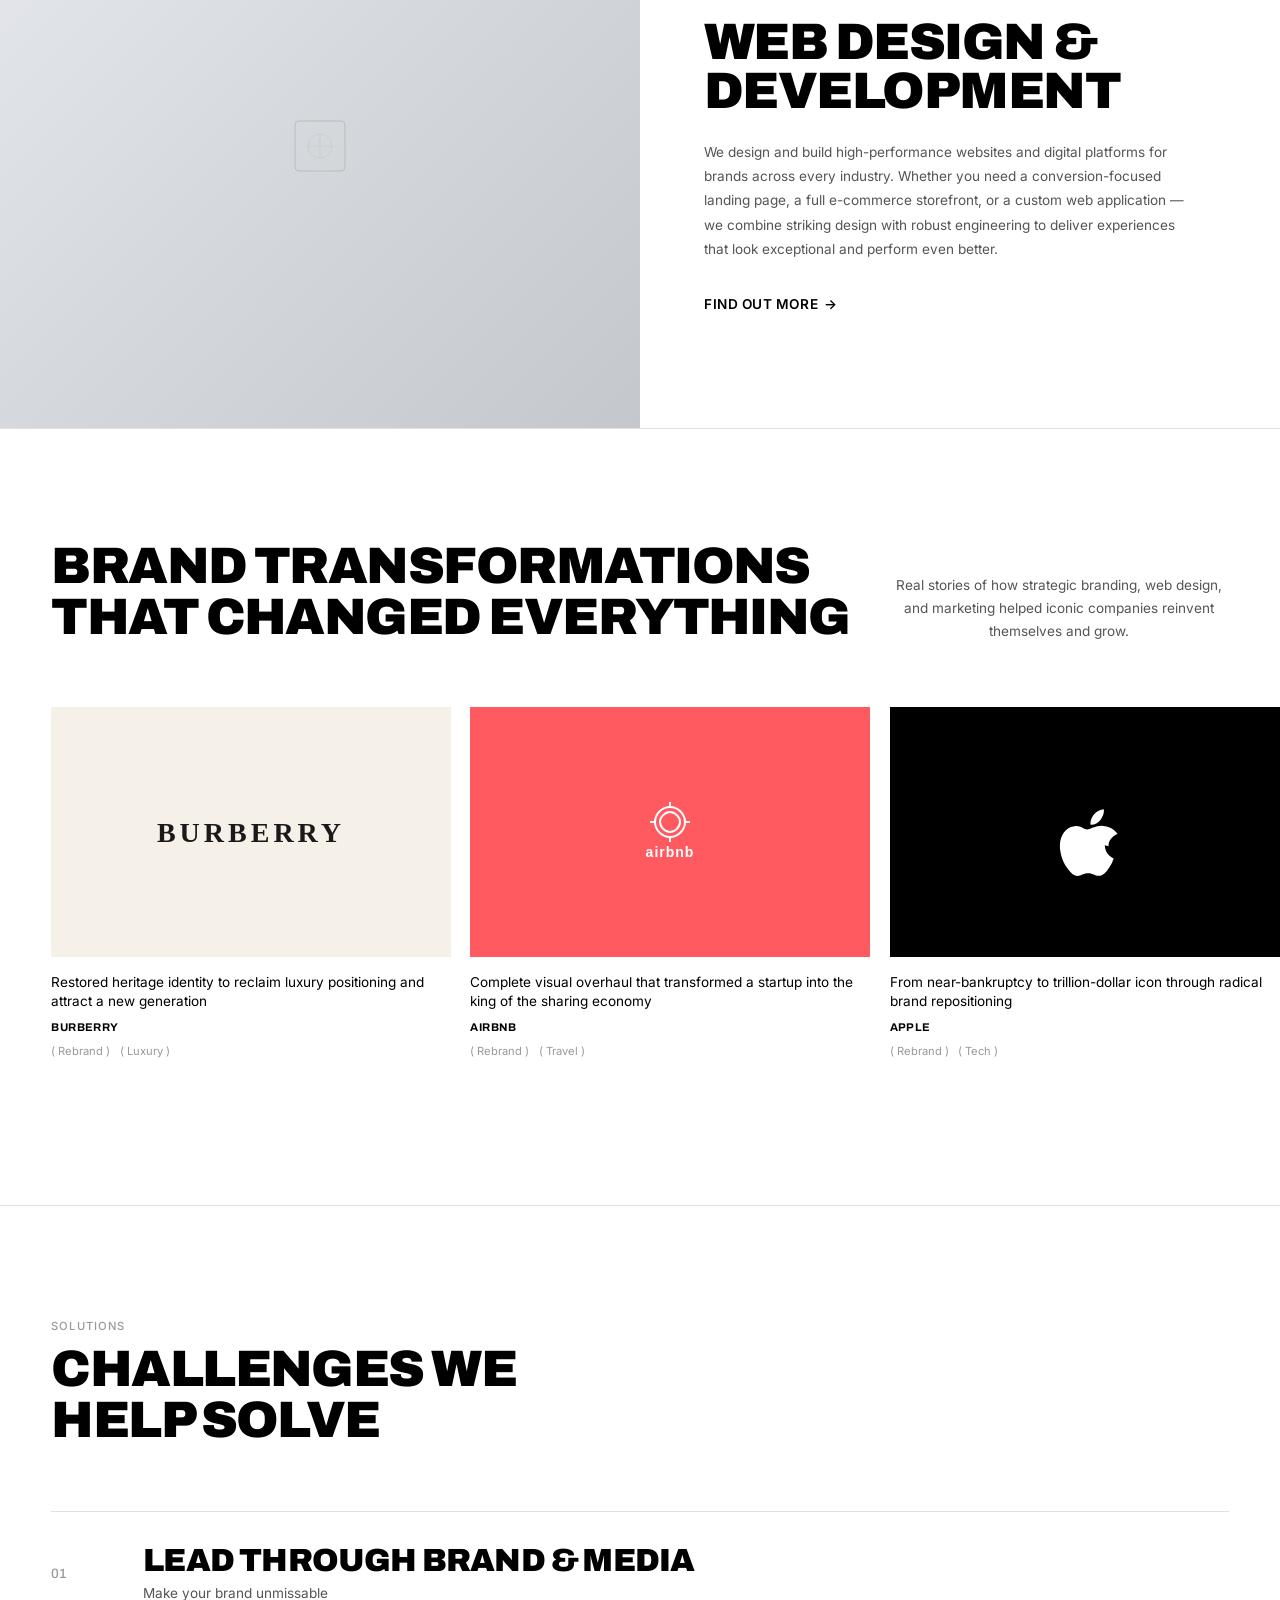
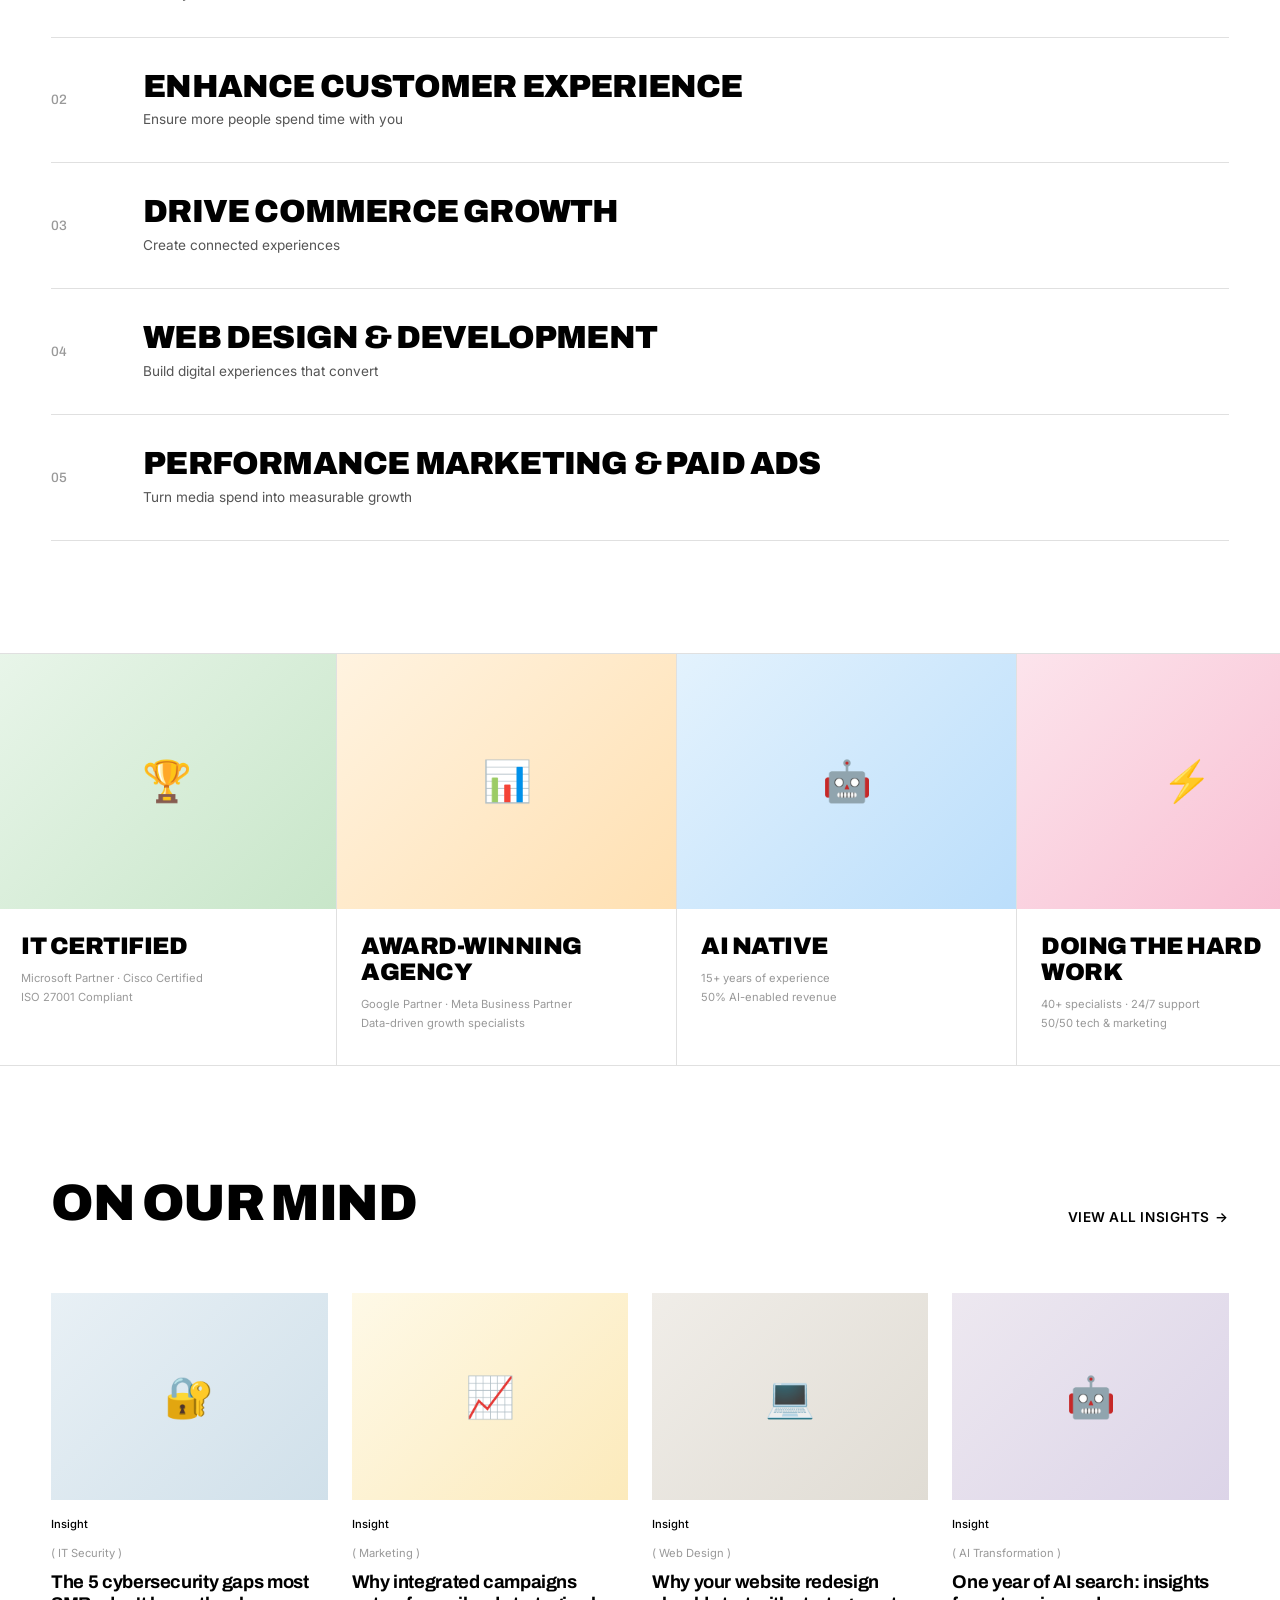
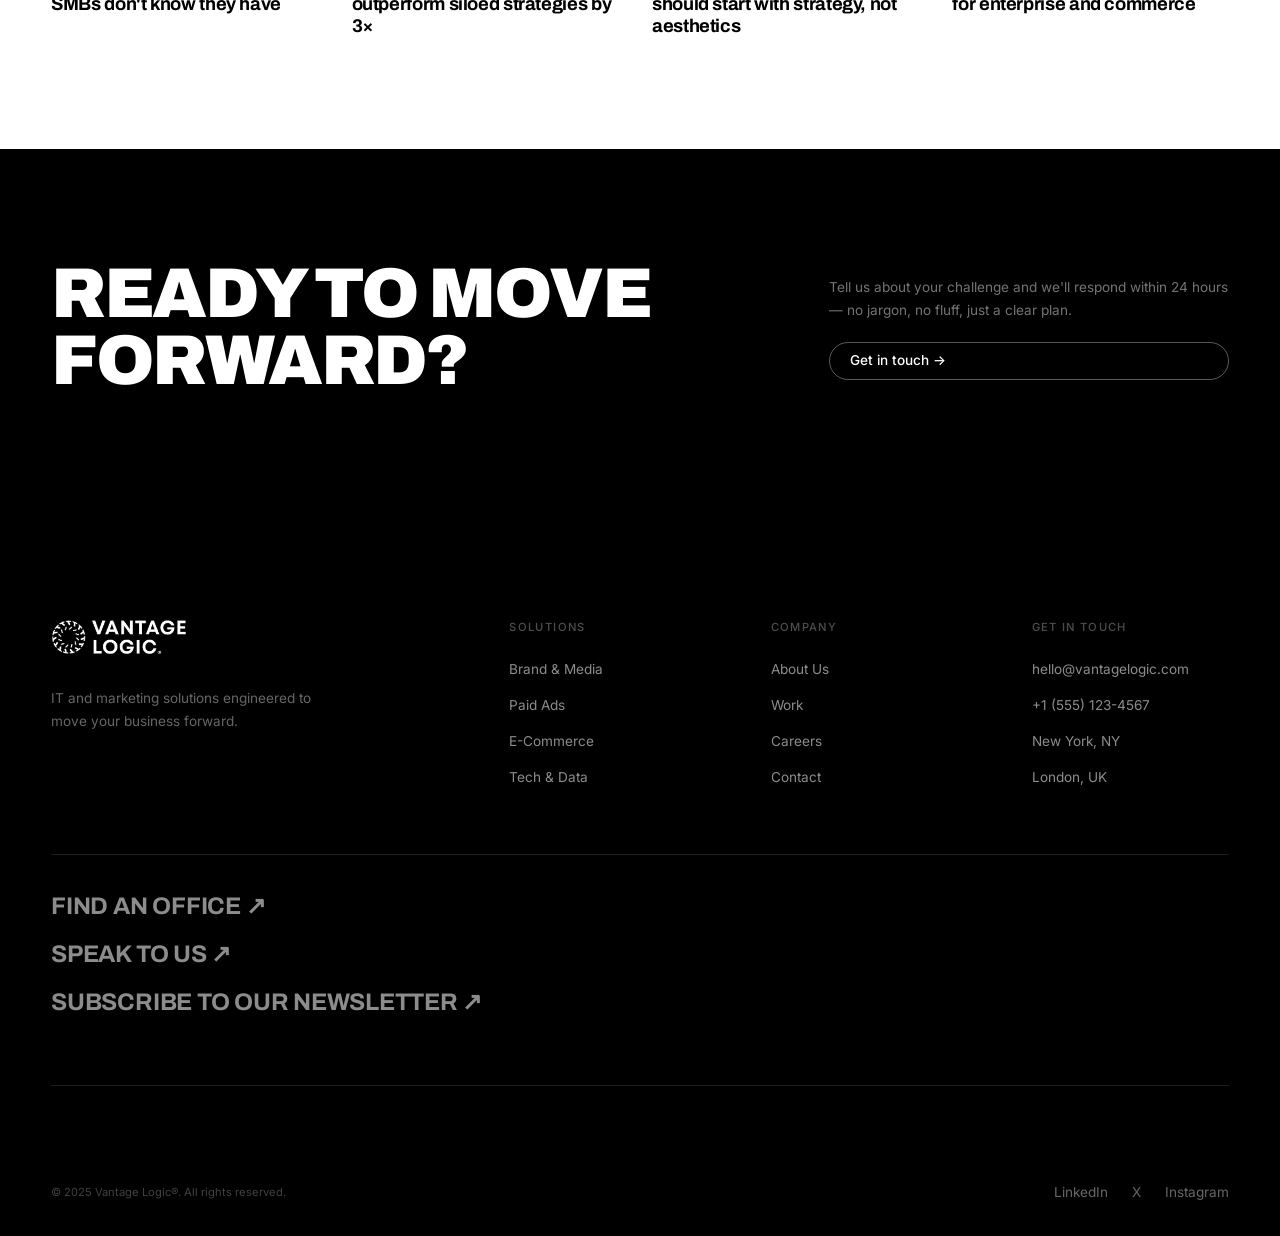
==== commit a213f9eb: "Update 11-03-Wed 0:11" ====
--- a/index.html
+++ b/index.html
@@ -116,18 +116,6 @@
       <span class="plat-label">YouTube</span>
     </div>
 
-    <!-- Snapchat -->
-    <div class="platform-icon plat-sm" style="top:50%;left:18%;">
-      <svg viewBox="0 0 48 48"><rect width="48" height="48" rx="10" fill="#FFFC00"/><path d="M24 10c-3.5 0-6.2 1.5-7.8 4.3-.9 1.6-1.2 3.4-1.2 5.3 0 .5 0 1.5.1 2.3-.4.2-.9.3-1.3.3-.7 0-1.1-.2-1.1-.2s-.3.8.5 1.4c.5.4 1.1.5 1.5.6-.5 2.3-2 3.8-4.2 4.5-.3.1-.4.4-.3.7.6 1.2 3 1.6 3.6 1.7 0 .3.2.9.3 1.1.1.2.4.3.6.3.4 0 1.2-.3 2.3-.3 1 0 1.8.4 2.8 1 1.3.7 2.8 1.5 4.6 1.5s3.3-.8 4.6-1.5c1-.6 1.8-1 2.8-1 1.1 0 1.9.3 2.3.3.2 0 .5-.1.6-.3.1-.2.3-.8.3-1.1.6-.1 3-0.5 3.6-1.7.1-.3 0-.6-.3-.7-2.2-.7-3.7-2.2-4.2-4.5.4-.1 1-.2 1.5-.6.8-.6.5-1.4.5-1.4s-.4.2-1.1.2c-.4 0-.9-.1-1.3-.3 0-.8.1-1.8.1-2.3 0-1.9-.3-3.7-1.2-5.3C30.2 11.5 27.5 10 24 10z" fill="#fff"/></svg>
-      <span class="plat-label">Snapchat</span>
-    </div>
-
-    <!-- Pinterest -->
-    <div class="platform-icon plat-md" style="bottom:12%;left:42%;">
-      <svg viewBox="0 0 48 48"><rect width="48" height="48" rx="10" fill="#E60023"/><path d="M24 8C15.2 8 8 15.2 8 24c0 6.3 3.7 11.7 9 14.2-.1-1.1 0-2.5.3-3.7l1.9-8.1s-.5-1-.5-2.4c0-2.2 1.3-3.9 2.9-3.9 1.4 0 2 1 2 2.2 0 1.4-.9 3.4-1.3 5.3-.4 1.6.8 2.9 2.3 2.9 2.8 0 4.7-3.6 4.7-7.8 0-3.2-2.2-5.6-6.1-5.6-4.4 0-7.2 3.3-7.2 7 0 1.3.4 2.2 1 2.9.3.3.3.5.2.9l-.4 1.4c-.1.3-.3.4-.6.3-2-.8-2.9-3-2.9-5.4 0-5.1 4.3-11.2 12.8-11.2 6.8 0 11.3 4.9 11.3 10.2 0 7-3.9 12.2-9.6 12.2-1.9 0-3.7-1-4.3-2.2l-1.2 4.6c-.4 1.4-1.2 2.8-1.9 3.8C21.4 39.8 22.7 40 24 40c8.8 0 16-7.2 16-16S32.8 8 24 8z" fill="#fff"/></svg>
-      <span class="plat-label">Pinterest</span>
-    </div>
-
     <!-- X / Twitter -->
     <div class="platform-icon plat-sm" style="top:30%;right:20%;">
       <svg viewBox="0 0 48 48"><rect width="48" height="48" rx="10" fill="#000"/><path d="M28.5 12h4.2l-9.2 10.5L34 36h-8.5l-6.6-8.6L11.6 36H7.4l9.8-11.2L7 12h8.7l6 7.9L28.5 12zm-1.5 21.6h2.3L15.3 14.3h-2.5l14.2 19.3z" fill="#fff"/></svg>
--- a/css/main.css
+++ b/css/main.css
@@ -302,16 +302,16 @@
   padding:0 var(--gutter);
   position:relative;
   padding-top:var(--nav-h);
-  background:#0a0a0f;
+  background:#ffffff;
   overflow:hidden;
 }
-/* Subtle radial glow behind text */
+/* Soft radial glow behind headline */
 .hero::before {
   content:'';
   position:absolute;
-  width:800px; height:800px;
+  width:900px; height:900px;
   top:50%; left:50%; transform:translate(-50%,-50%);
-  background:radial-gradient(circle, rgba(74,108,247,0.12) 0%, transparent 70%);
+  background:radial-gradient(circle, rgba(74,108,247,0.04) 0%, transparent 65%);
   z-index:1; pointer-events:none;
 }
 .hero .wrap {
@@ -321,7 +321,7 @@
 .hero-headline {
   font-family:var(--f-display); font-size:var(--t-hero);
   font-weight:900; line-height:0.92; letter-spacing:-0.045em;
-  text-transform:uppercase; color:#fff;
+  text-transform:uppercase; color:var(--c-text);
 }
 .hero-headline .accent { color:#4a6cf7; }
 .hero-foot {
@@ -329,13 +329,13 @@
   gap:var(--sp-md); flex-wrap:wrap; flex-direction:column;
 }
 .hero-sub {
-  max-width:480px; color:rgba(255,255,255,0.5); line-height:1.7;
+  max-width:480px; color:var(--c-text-mid); line-height:1.7;
   font-size:var(--t-sm); text-align:center;
 }
 .hero-actions { display:flex; gap:0.8rem; flex-wrap:wrap; align-items:center; }
-.hero-actions .link-arr { color:#fff; }
-.hero-actions .btn-outline { border-color:rgba(255,255,255,0.3); color:#fff; }
-.hero-actions .btn-outline:hover { background:#fff; color:#000; }
+.hero-actions .link-arr { color:var(--c-text); }
+.hero-actions .btn-outline { border-color:var(--c-text); color:var(--c-text); }
+.hero-actions .btn-outline:hover { background:var(--c-text); color:#fff; }
 
 /* ---- Floating platform icons ---- */
 .hero-platforms {
@@ -344,91 +344,94 @@
 .platform-icon {
   position:absolute;
   display:flex; align-items:center; justify-content:center;
-  border-radius:16px;
-  backdrop-filter:blur(8px); -webkit-backdrop-filter:blur(8px);
-  background:rgba(255,255,255,0.04);
-  border:1px solid rgba(255,255,255,0.06);
-  box-shadow:0 8px 32px rgba(0,0,0,0.3);
+  border-radius:18px;
+  background:#fff;
+  border:1px solid rgba(0,0,0,0.06);
+  box-shadow:
+    0 1px 2px rgba(0,0,0,0.04),
+    0 4px 12px rgba(0,0,0,0.06),
+    0 16px 40px rgba(0,0,0,0.06);
   opacity:0;
-  animation:floatIn 1s var(--ease) forwards, floatUpDown 6s ease-in-out infinite;
-  transition:transform 0.4s var(--ease), box-shadow 0.4s var(--ease), opacity 0.4s;
+  animation:floatIn 0.8s var(--ease) forwards, floatUpDown 6s ease-in-out infinite;
+  transition:transform 0.4s var(--ease), box-shadow 0.4s var(--ease);
   pointer-events:auto; cursor:default;
 }
 .platform-icon:hover {
-  transform:scale(1.12) !important;
-  box-shadow:0 12px 48px rgba(74,108,247,0.2);
-  border-color:rgba(74,108,247,0.3);
+  transform:scale(1.1) translateY(-4px) !important;
+  box-shadow:
+    0 2px 4px rgba(0,0,0,0.04),
+    0 8px 24px rgba(0,0,0,0.08),
+    0 24px 56px rgba(0,0,0,0.1),
+    0 0 0 1px rgba(74,108,247,0.1);
 }
 .platform-icon svg { width:50%; height:50%; }
+
 .platform-icon .plat-label {
-  position:absolute; bottom:-24px; left:50%; transform:translateX(-50%);
-  font-size:0.6rem; font-weight:600; text-transform:uppercase; letter-spacing:0.1em;
-  color:rgba(255,255,255,0.3); white-space:nowrap;
+  position:absolute; bottom:-22px; left:50%; transform:translateX(-50%);
+  font-size:0.6rem; font-weight:600; text-transform:uppercase; letter-spacing:0.08em;
+  color:var(--c-text-light); white-space:nowrap;
   opacity:0; transition:opacity 0.3s;
 }
-.platform-icon:hover .plat-label { opacity:1; }
+.platform-icon:hover .plat-label { opacity:1; color:var(--c-text); }
 
 /* Sizes */
-.plat-lg { width:100px; height:100px; border-radius:20px; }
+.plat-lg { width:100px; height:100px; border-radius:22px; }
 .plat-md { width:80px; height:80px; border-radius:18px; }
 .plat-sm { width:64px; height:64px; border-radius:14px; }
 
 /* Staggered entry */
-.platform-icon:nth-child(1) { animation-delay:0.3s, 1.3s; }
-.platform-icon:nth-child(2) { animation-delay:0.45s, 1.45s; }
-.platform-icon:nth-child(3) { animation-delay:0.6s, 1.6s; }
-.platform-icon:nth-child(4) { animation-delay:0.75s, 1.75s; }
-.platform-icon:nth-child(5) { animation-delay:0.9s, 1.9s; }
-.platform-icon:nth-child(6) { animation-delay:1.05s, 2.05s; }
-.platform-icon:nth-child(7) { animation-delay:1.2s, 2.2s; }
-.platform-icon:nth-child(8) { animation-delay:1.35s, 2.35s; }
-.platform-icon:nth-child(9) { animation-delay:1.5s, 2.5s; }
+.platform-icon:nth-child(1)  { animation-delay:0.3s, 1.3s; }
+.platform-icon:nth-child(2)  { animation-delay:0.45s, 1.45s; }
+.platform-icon:nth-child(3)  { animation-delay:0.6s, 1.6s; }
+.platform-icon:nth-child(4)  { animation-delay:0.75s, 1.75s; }
+.platform-icon:nth-child(5)  { animation-delay:0.9s, 1.9s; }
+.platform-icon:nth-child(6)  { animation-delay:1.05s, 2.05s; }
+.platform-icon:nth-child(7)  { animation-delay:1.2s, 2.2s; }
+.platform-icon:nth-child(8)  { animation-delay:1.35s, 2.35s; }
+.platform-icon:nth-child(9)  { animation-delay:1.5s, 2.5s; }
 .platform-icon:nth-child(10) { animation-delay:1.65s, 2.65s; }
 
-/* Float variations */
+/* Float animations */
 @keyframes floatIn {
-  from { opacity:0; transform:translateY(40px) scale(0.8); }
+  from { opacity:0; transform:translateY(30px) scale(0.85); }
   to { opacity:1; transform:translateY(0) scale(1); }
 }
 @keyframes floatUpDown {
   0%,100% { transform:translateY(0); }
-  50% { transform:translateY(-18px); }
-}
-/* Alternate float for variety */
+  50% { transform:translateY(-14px); }
+}
 .platform-icon:nth-child(even) { animation-name:floatIn, floatUpDownAlt; }
 @keyframes floatUpDownAlt {
   0%,100% { transform:translateY(0); }
-  50% { transform:translateY(14px); }
-}
-
-/* Connecting lines grid */
+  50% { transform:translateY(10px); }
+}
+
+/* Subtle dot grid instead of lines */
 .hero-grid-lines {
   position:absolute; inset:0; z-index:1; pointer-events:none;
-  opacity:0.03;
-  background-image:
-    linear-gradient(rgba(255,255,255,1) 1px, transparent 1px),
-    linear-gradient(90deg, rgba(255,255,255,1) 1px, transparent 1px);
-  background-size:80px 80px;
-}
-
-/* Floating particles */
+  opacity:0.35;
+  background-image:radial-gradient(circle, rgba(0,0,0,0.07) 1px, transparent 1px);
+  background-size:32px 32px;
+}
+
+/* Floating particles — light theme */
 .hero-particles {
   position:absolute; inset:0; z-index:1; pointer-events:none; overflow:hidden;
 }
 .particle {
-  position:absolute; width:2px; height:2px; border-radius:50%;
-  background:rgba(74,108,247,0.4);
-  animation:particleDrift 12s linear infinite;
-}
-.particle:nth-child(2) { width:3px; height:3px; background:rgba(255,255,255,0.15); animation-duration:16s; animation-delay:-4s; }
-.particle:nth-child(3) { width:1.5px; height:1.5px; background:rgba(74,108,247,0.3); animation-duration:20s; animation-delay:-8s; }
-.particle:nth-child(4) { width:2px; height:2px; background:rgba(255,255,255,0.1); animation-duration:14s; animation-delay:-2s; }
-.particle:nth-child(5) { width:2.5px; height:2.5px; background:rgba(74,108,247,0.25); animation-duration:18s; animation-delay:-6s; }
+  position:absolute; width:3px; height:3px; border-radius:50%;
+  background:rgba(74,108,247,0.15);
+  animation:particleDrift 14s linear infinite;
+}
+.particle:nth-child(2) { width:4px; height:4px; background:rgba(0,0,0,0.04); animation-duration:18s; animation-delay:-4s; }
+.particle:nth-child(3) { width:2px; height:2px; background:rgba(74,108,247,0.1); animation-duration:22s; animation-delay:-8s; }
+.particle:nth-child(4) { width:3px; height:3px; background:rgba(0,0,0,0.03); animation-duration:16s; animation-delay:-2s; }
+.particle:nth-child(5) { width:3.5px; height:3.5px; background:rgba(74,108,247,0.08); animation-duration:20s; animation-delay:-6s; }
 @keyframes particleDrift {
   0% { transform:translate(0, 0); opacity:0; }
   10% { opacity:1; }
   90% { opacity:1; }
-  100% { transform:translate(200px, -600px); opacity:0; }
+  100% { transform:translate(180px, -500px); opacity:0; }
 }
 
 @media(max-width:768px) {
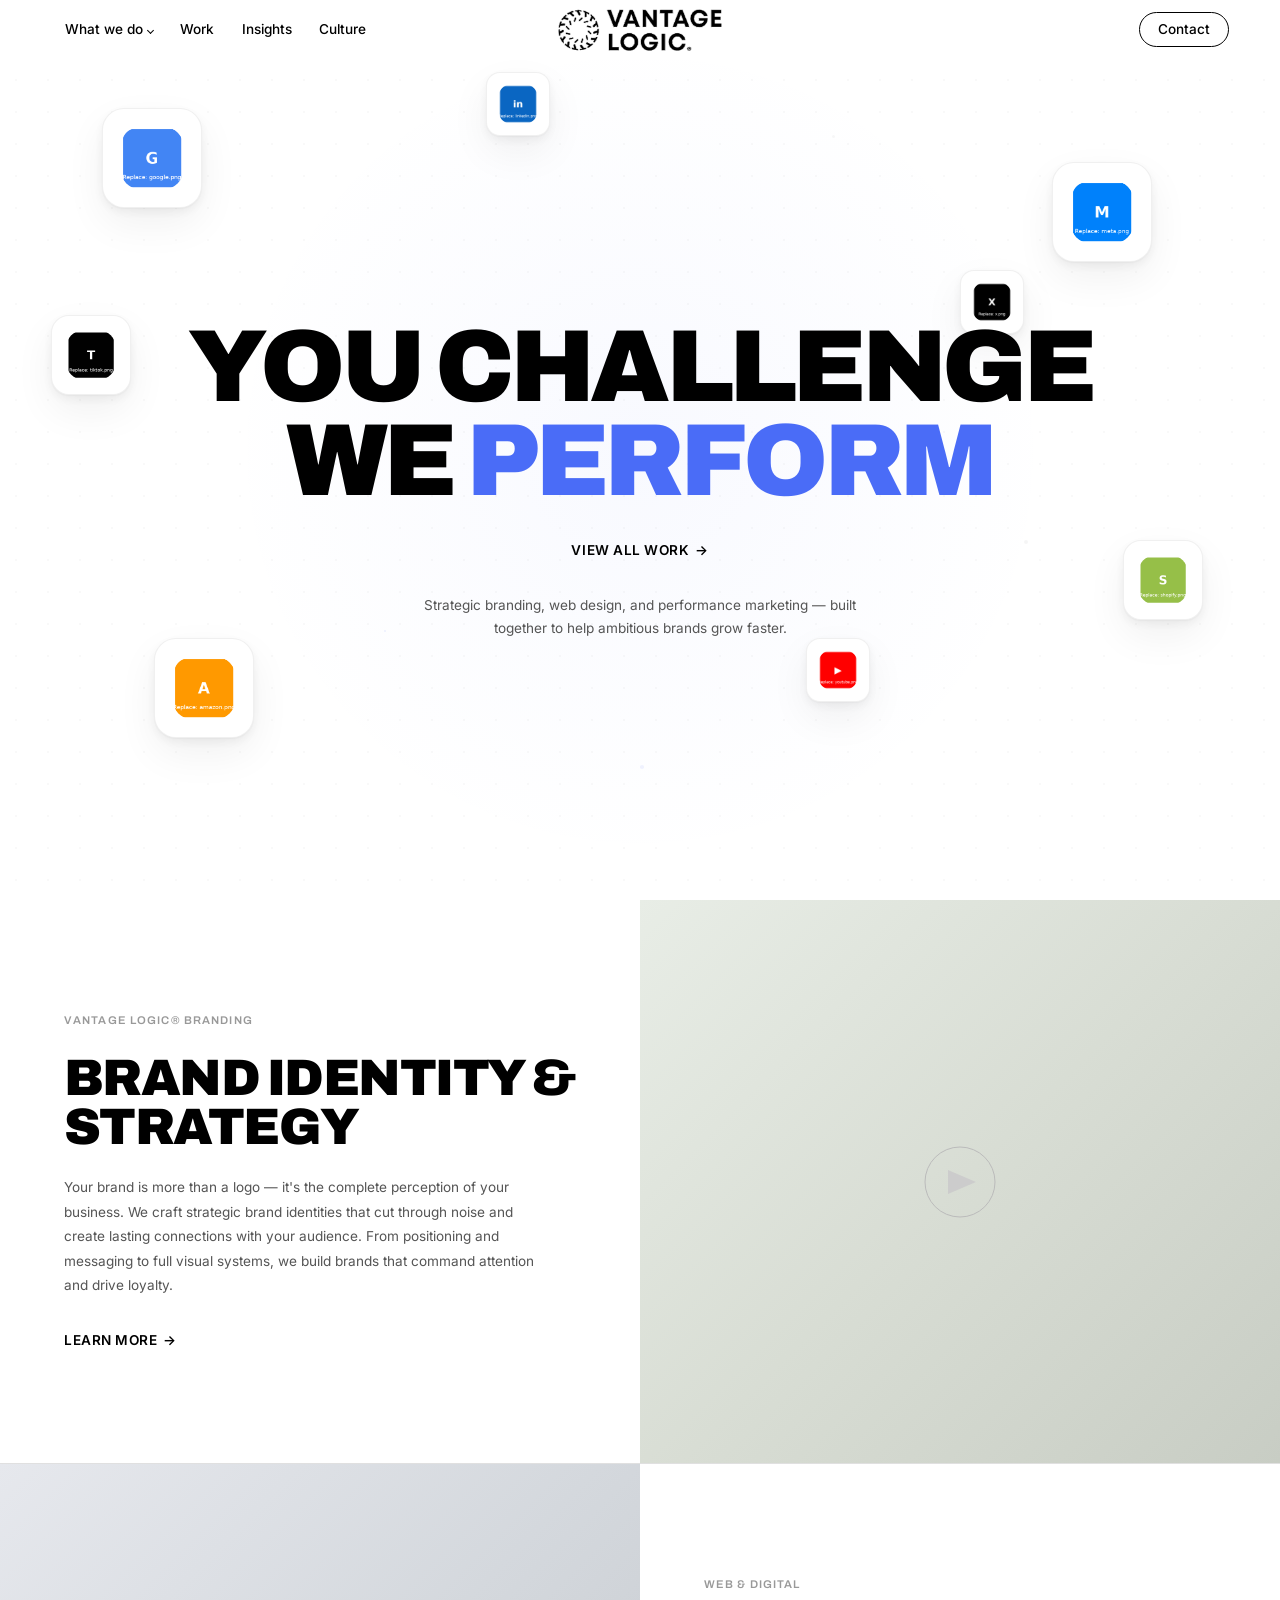
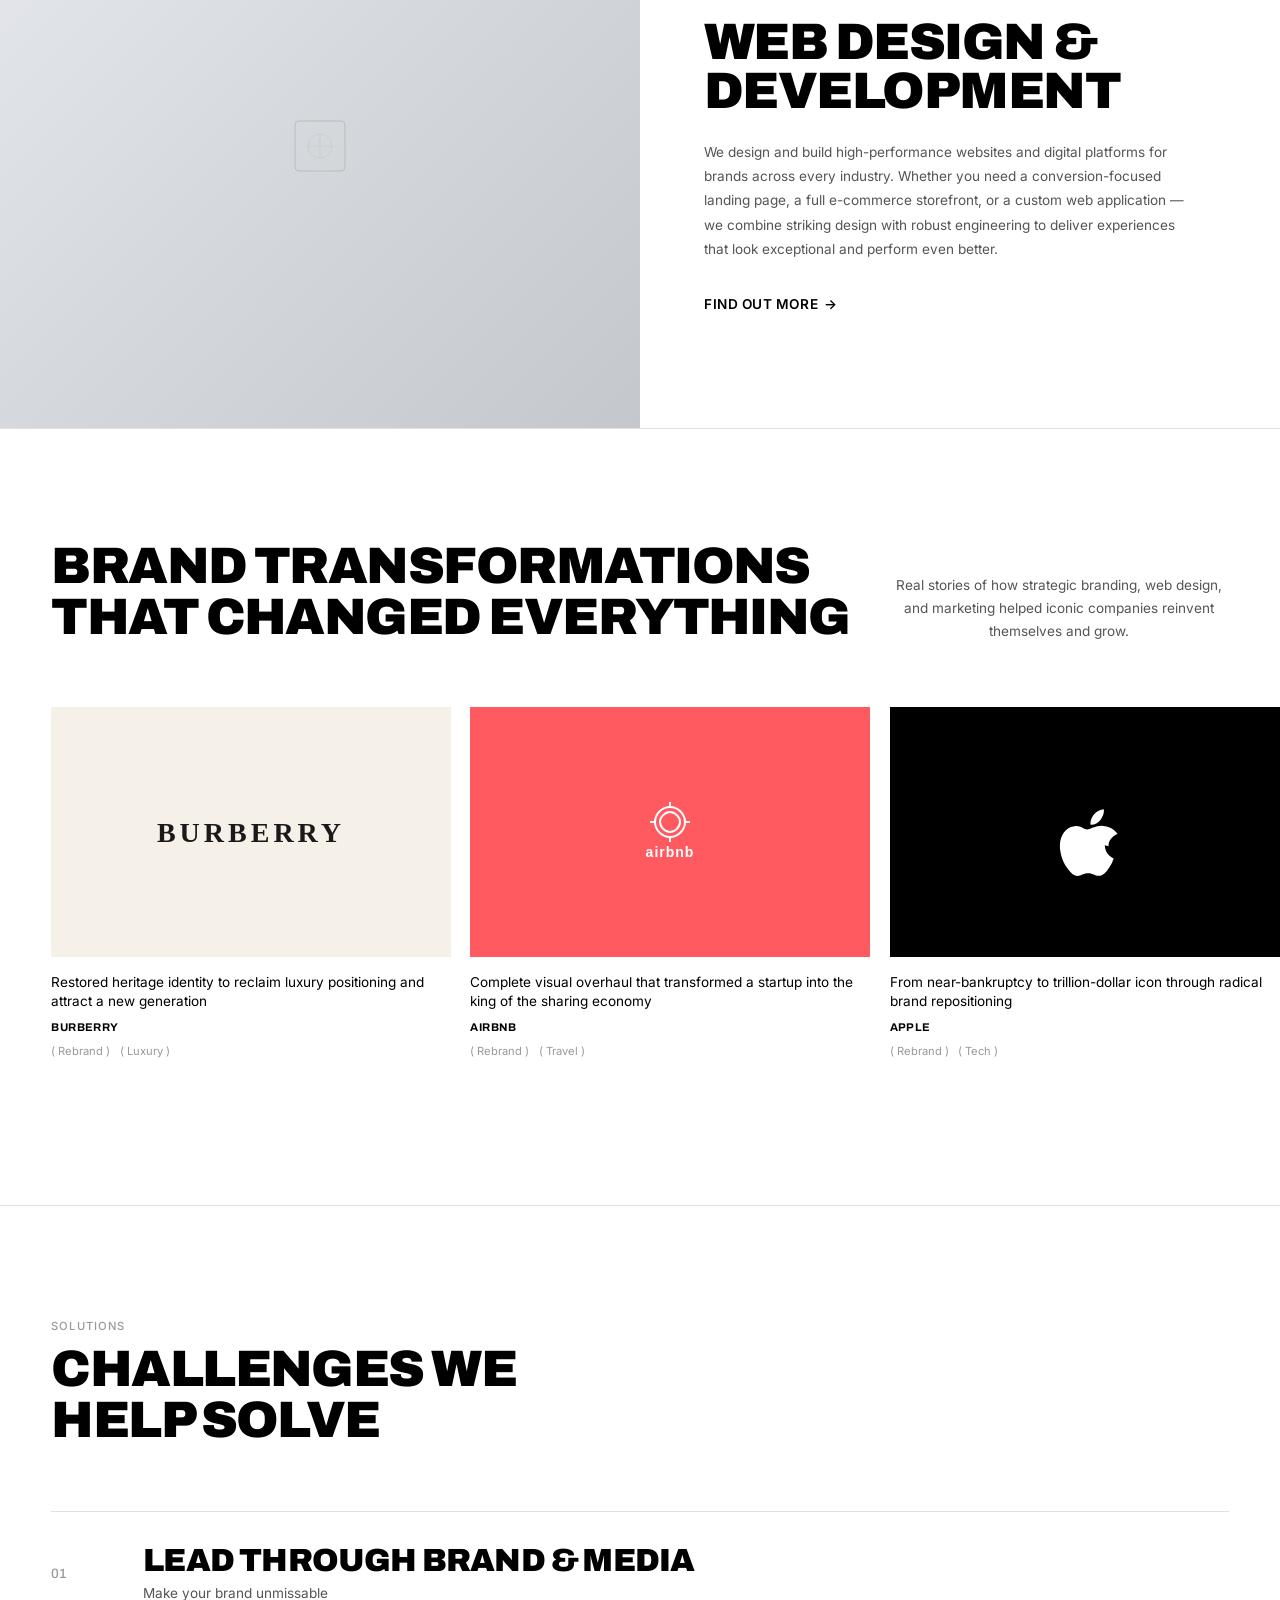
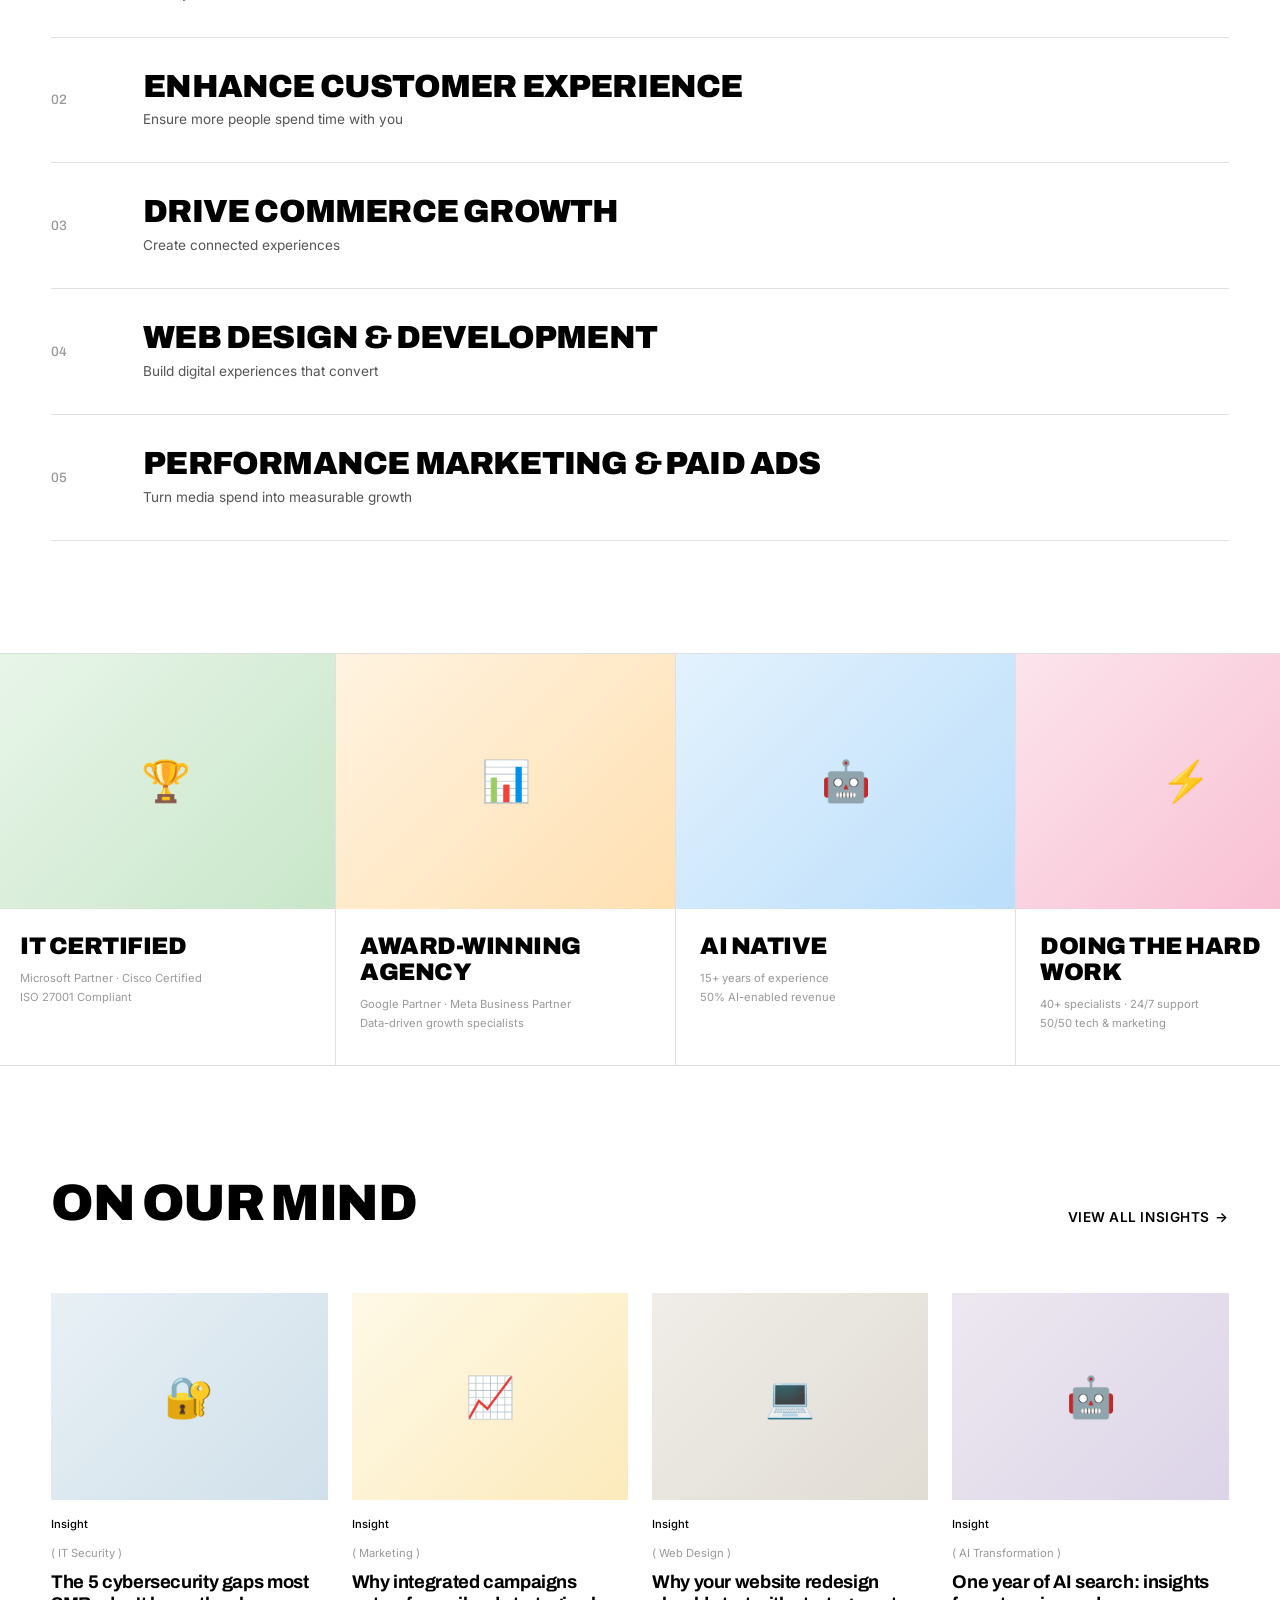
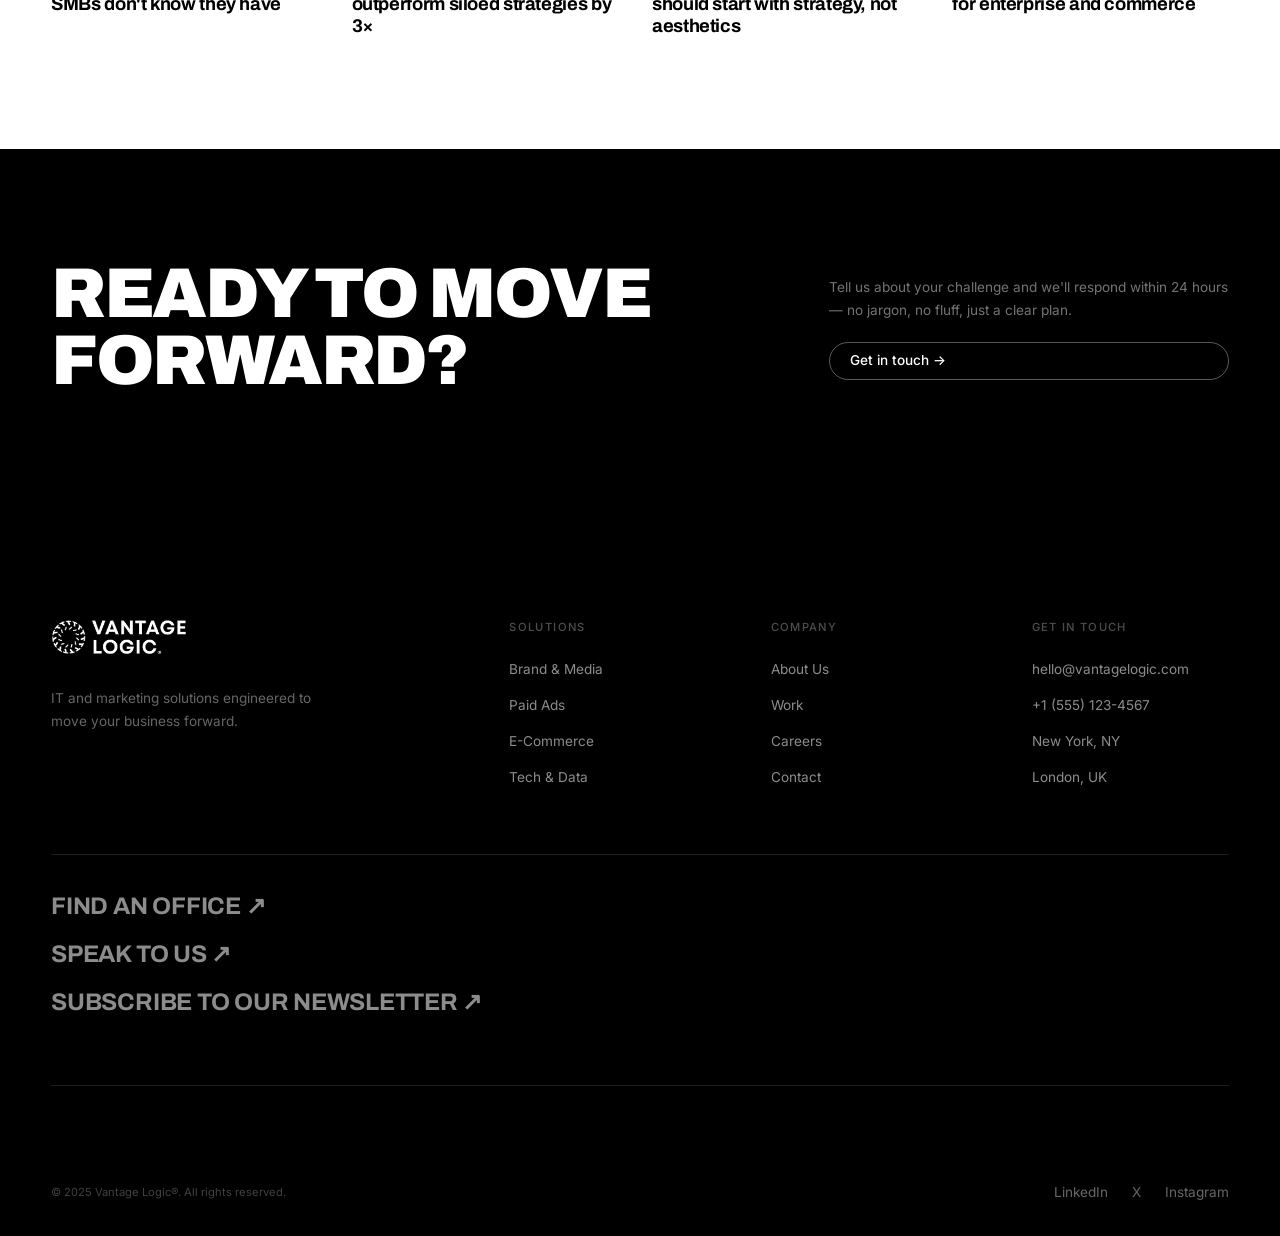
==== commit d0e21b6f: "Update 11-03-Wed 1:00" ====
--- a/index.html
+++ b/index.html
@@ -76,49 +76,49 @@
   <div class="hero-platforms">
     <!-- Google -->
     <div class="platform-icon plat-lg" style="top:12%;left:8%;">
-      <svg viewBox="0 0 48 48"><path d="M44.5 20H24v8.5h11.8C34.7 33.9 30.1 37 24 37c-7.2 0-13-5.8-13-13s5.8-13 13-13c3.1 0 5.9 1.1 8.1 2.9l6.4-6.4C34.6 4.1 29.6 2 24 2 11.8 2 2 11.8 2 24s9.8 22 22 22c11 0 21-8 21-22 0-1.3-.2-2.7-.5-4z" fill="#4285F4"/><path d="M3.2 14.1l7.1 5.2C12.1 15.1 17.5 11 24 11c3.1 0 5.9 1.1 8.1 2.9l6.4-6.4C34.6 4.1 29.6 2 24 2 14.8 2 6.7 7 3.2 14.1z" fill="#EA4335"/><path d="M24 46c5.4 0 10.3-1.8 14.1-5l-6.5-5.5C29.5 37.1 26.9 38 24 38c-6 0-11.1-4-12.9-9.7l-7 5.4C7.4 40.5 15 46 24 46z" fill="#34A853"/><path d="M44.5 20H24v8.5h11.8c-1 3.1-2.9 5.6-5.4 7.2l6.5 5.5C41 37.4 46 31.3 46 24c0-1.3-.2-2.7-.5-4z" fill="#FBBC05"/></svg>
+      <img src="assets/images/platforms/google.png" alt="Google Ads" />
       <span class="plat-label">Google Ads</span>
     </div>
 
     <!-- Meta -->
     <div class="platform-icon plat-lg" style="top:18%;right:10%;">
-      <svg viewBox="0 0 48 48"><defs><linearGradient id="mg" x1="0%" y1="0%" x2="100%" y2="100%"><stop offset="0%" stop-color="#0081FB"/><stop offset="100%" stop-color="#0064E0"/></linearGradient></defs><circle cx="24" cy="24" r="22" fill="url(#mg)"/><path d="M16.4 24c0-3.2 1.3-6.3 3.5-8.4.5-.5.5-.5 1 0 1.6 1.8 2.5 4.1 2.5 6.5 0 2.2-.5 4.3-1.6 6.2l-1.4 2.3c-.4.7-1.4.7-1.8 0l-1.2-2C16.7 27 16.4 25.5 16.4 24zm8 5.5l1.5-2.5c.7-1.2 1.1-2.6 1.1-4 0-3.2-1.4-6.2-3.8-8.2 2.3-1.1 5-1.2 7.3-.1 3.9 1.8 5.8 6.3 4.3 10.3-.8 2.2-2.5 4-4.6 5-2.1 1-4.4 1.1-5.8-.5z" fill="#fff"/></svg>
+      <img src="assets/images/platforms/meta.png" alt="Meta" />
       <span class="plat-label">Meta</span>
     </div>
 
     <!-- TikTok -->
     <div class="platform-icon plat-md" style="top:35%;left:4%;">
-      <svg viewBox="0 0 48 48"><rect width="48" height="48" rx="10" fill="#010101"/><path d="M33.5 16.5c-1.8-1.2-3-3.2-3.3-5.5h-4.7v20.5c0 2.8-2.3 5-5 5-2.8 0-5-2.2-5-5s2.2-5 5-5c.5 0 1 .1 1.5.2V22c-.5-.1-1-.1-1.5-.1-5.2 0-9.5 4.3-9.5 9.5S16.3 41 21.5 41 31 36.7 31 31.5V22.3c2 1.4 4.4 2.2 7 2.2v-4.7c-1.7 0-3.3-.5-4.5-1.3z" fill="#fff"/><path d="M33.5 16.5c-1.8-1.2-3-3.2-3.3-5.5h-4.7v20.5c0 2.8-2.3 5-5 5-1.1 0-2.1-.3-2.9-.9 1.5 1.5 3.6 2.4 5.9 1.9 2.6-.6 4.5-2.9 4.5-5.5V12.5h3.2c.3 2.3 1.5 4.3 3.3 5.5V16.5z" fill="#69C9D0"/><path d="M20.5 31.5c-2.8 0-5-2.2-5-5 0-2.2 1.4-4 3.4-4.7v-4.7c-5.2 0-9.5 4.3-9.5 9.5S16.3 41 21.5 41c1.3 0 2.5-.3 3.6-.7-2.6-.5-4.6-2.8-4.6-5.3v-3.5z" fill="#EE1D52"/></svg>
+      <img src="assets/images/platforms/tiktok.png" alt="TikTok" />
       <span class="plat-label">TikTok</span>
     </div>
 
     <!-- Shopify -->
     <div class="platform-icon plat-md" style="top:60%;right:6%;">
-      <svg viewBox="0 0 48 48"><rect width="48" height="48" rx="10" fill="#96BF48"/><path d="M32.4 10.8c0-.1-.1-.2-.2-.2-.1 0-2.2-.2-2.2-.2s-1.5-1.5-1.7-1.6c-.1-.1-.3-.1-.5-.1l-.7 15.8 5.3-1.1S32.4 11 32.4 10.8zM26.2 8.3c-.2 0-.3.1-.5.1 0 0-.1.6-.4 1.5-.7-2-1.9-3.2-3.4-3.2h-.2c-.5-.6-1.1-.9-1.6-.9-4 0-5.9 5-6.5 7.5l-2.8.9c-.9.3-.9.3-1 1.1-.1.6-2.4 18.3-2.4 18.3L24 37l.1-.1.2-19.8c-.1 0-.2.1-.3.1l-.5-3.5c1-.3 1.7-1.1 2-2h-.2c-.1.4-.3.7-.6 1 .1-1.3.1-2.1-.1-2.8-.1-.4-.4-.9-.8-1.2l.4-.4z" fill="#fff" opacity=".5"/><path d="M25.6 8.4c0 0-.1.6-.4 1.5-.7-2-1.9-3.2-3.4-3.2h-.2c-.5-.6-1.1-.9-1.6-.9-4 0-5.9 5-6.5 7.5l-2.8.9c-.9.3-.9.3-1 1.1C9.6 16 7.3 33.5 7.3 33.5L24 37l.2-19.9c0 0-1 .3-2.3.7.3-1.1 1-2.5 2.1-2.5.3 0 .6.1.8.3.4-2.3-.1-3.9-.5-4.6-.1-.1-.2-.3-.4-.4l.5-.1c.4-.1.8-.2 1.2-.1z" fill="#5A863E"/></svg>
+      <img src="assets/images/platforms/shopify.png" alt="Shopify" />
       <span class="plat-label">Shopify</span>
     </div>
 
     <!-- Amazon Ads -->
     <div class="platform-icon plat-lg" style="bottom:18%;left:12%;">
-      <svg viewBox="0 0 48 48"><rect width="48" height="48" rx="10" fill="#232F3E"/><path d="M29.1 30.8c-5.5 4-13.4 6.2-20.2 6.2-9.6 0-18.2-3.5-24.7-9.4-.5-.5-.1-1.1.5-.8 7 4.1 15.7 6.5 24.7 6.5 6.1 0 12.7-1.3 18.8-3.9.9-.4 1.7.6.9 1.4z" fill="#FF9900" transform="translate(10,-2) scale(0.7)"/><path d="M24 14c-3.3 0-6 2.7-6 6v4c0 3.3 2.7 6 6 6s6-2.7 6-6v-4c0-3.3-2.7-6-6-6zm3 10c0 1.7-1.3 3-3 3s-3-1.3-3-3v-4c0-1.7 1.3-3 3-3s3 1.3 3 3v4z" fill="#FF9900"/><text x="24" y="40" text-anchor="middle" font-family="Arial" font-size="6" font-weight="700" fill="#fff" letter-spacing="0.5">ads</text></svg>
+      <img src="assets/images/platforms/amazon.png" alt="Amazon Ads" />
       <span class="plat-label">Amazon Ads</span>
     </div>
 
     <!-- LinkedIn -->
     <div class="platform-icon plat-sm" style="top:8%;left:38%;">
-      <svg viewBox="0 0 48 48"><rect width="48" height="48" rx="10" fill="#0A66C2"/><path d="M15 19h-4v17h4V19zm-2-6.5c-1.4 0-2.5 1.1-2.5 2.5s1.1 2.5 2.5 2.5 2.5-1.1 2.5-2.5-1.1-2.5-2.5-2.5zM33 27.5c0-2.5-1.5-4.5-4-4.5-1.5 0-2.8.8-3.5 2V19h-4v17h4v-9c0-1.7 1-3 2.5-3s2.5 1.3 2.5 3v9h4v-8.5z" fill="#fff"/></svg>
+      <img src="assets/images/platforms/linkedin.png" alt="LinkedIn" />
       <span class="plat-label">LinkedIn</span>
     </div>
 
     <!-- YouTube -->
     <div class="platform-icon plat-sm" style="bottom:22%;right:32%;">
-      <svg viewBox="0 0 48 48"><rect width="48" height="48" rx="10" fill="#FF0000"/><path d="M38 16.3c-.4-1.6-1.7-2.8-3.3-3.2C32.1 12.5 24 12.5 24 12.5s-8.1 0-10.7.6c-1.6.4-2.9 1.6-3.3 3.2C9.5 18.9 9.5 24 9.5 24s0 5.1.5 7.7c.4 1.6 1.7 2.8 3.3 3.2 2.6.6 10.7.6 10.7.6s8.1 0 10.7-.6c1.6-.4 2.9-1.6 3.3-3.2.5-2.6.5-7.7.5-7.7s0-5.1-.5-7.7zM21 30V18l8.5 6L21 30z" fill="#fff"/></svg>
+      <img src="assets/images/platforms/youtube.png" alt="YouTube" />
       <span class="plat-label">YouTube</span>
     </div>
 
     <!-- X / Twitter -->
     <div class="platform-icon plat-sm" style="top:30%;right:20%;">
-      <svg viewBox="0 0 48 48"><rect width="48" height="48" rx="10" fill="#000"/><path d="M28.5 12h4.2l-9.2 10.5L34 36h-8.5l-6.6-8.6L11.6 36H7.4l9.8-11.2L7 12h8.7l6 7.9L28.5 12zm-1.5 21.6h2.3L15.3 14.3h-2.5l14.2 19.3z" fill="#fff"/></svg>
+      <img src="assets/images/platforms/x.png" alt="X" />
       <span class="plat-label">X / Twitter</span>
     </div>
   </div>
--- a/css/main.css
+++ b/css/main.css
@@ -364,7 +364,10 @@
     0 24px 56px rgba(0,0,0,0.1),
     0 0 0 1px rgba(74,108,247,0.1);
 }
-.platform-icon svg { width:50%; height:50%; }
+.platform-icon svg, .platform-icon img {
+  width:65%; height:65%; object-fit:contain; border-radius:inherit;
+  display:block; pointer-events:none;
+}
 
 .platform-icon .plat-label {
   position:absolute; bottom:-22px; left:50%; transform:translateX(-50%);
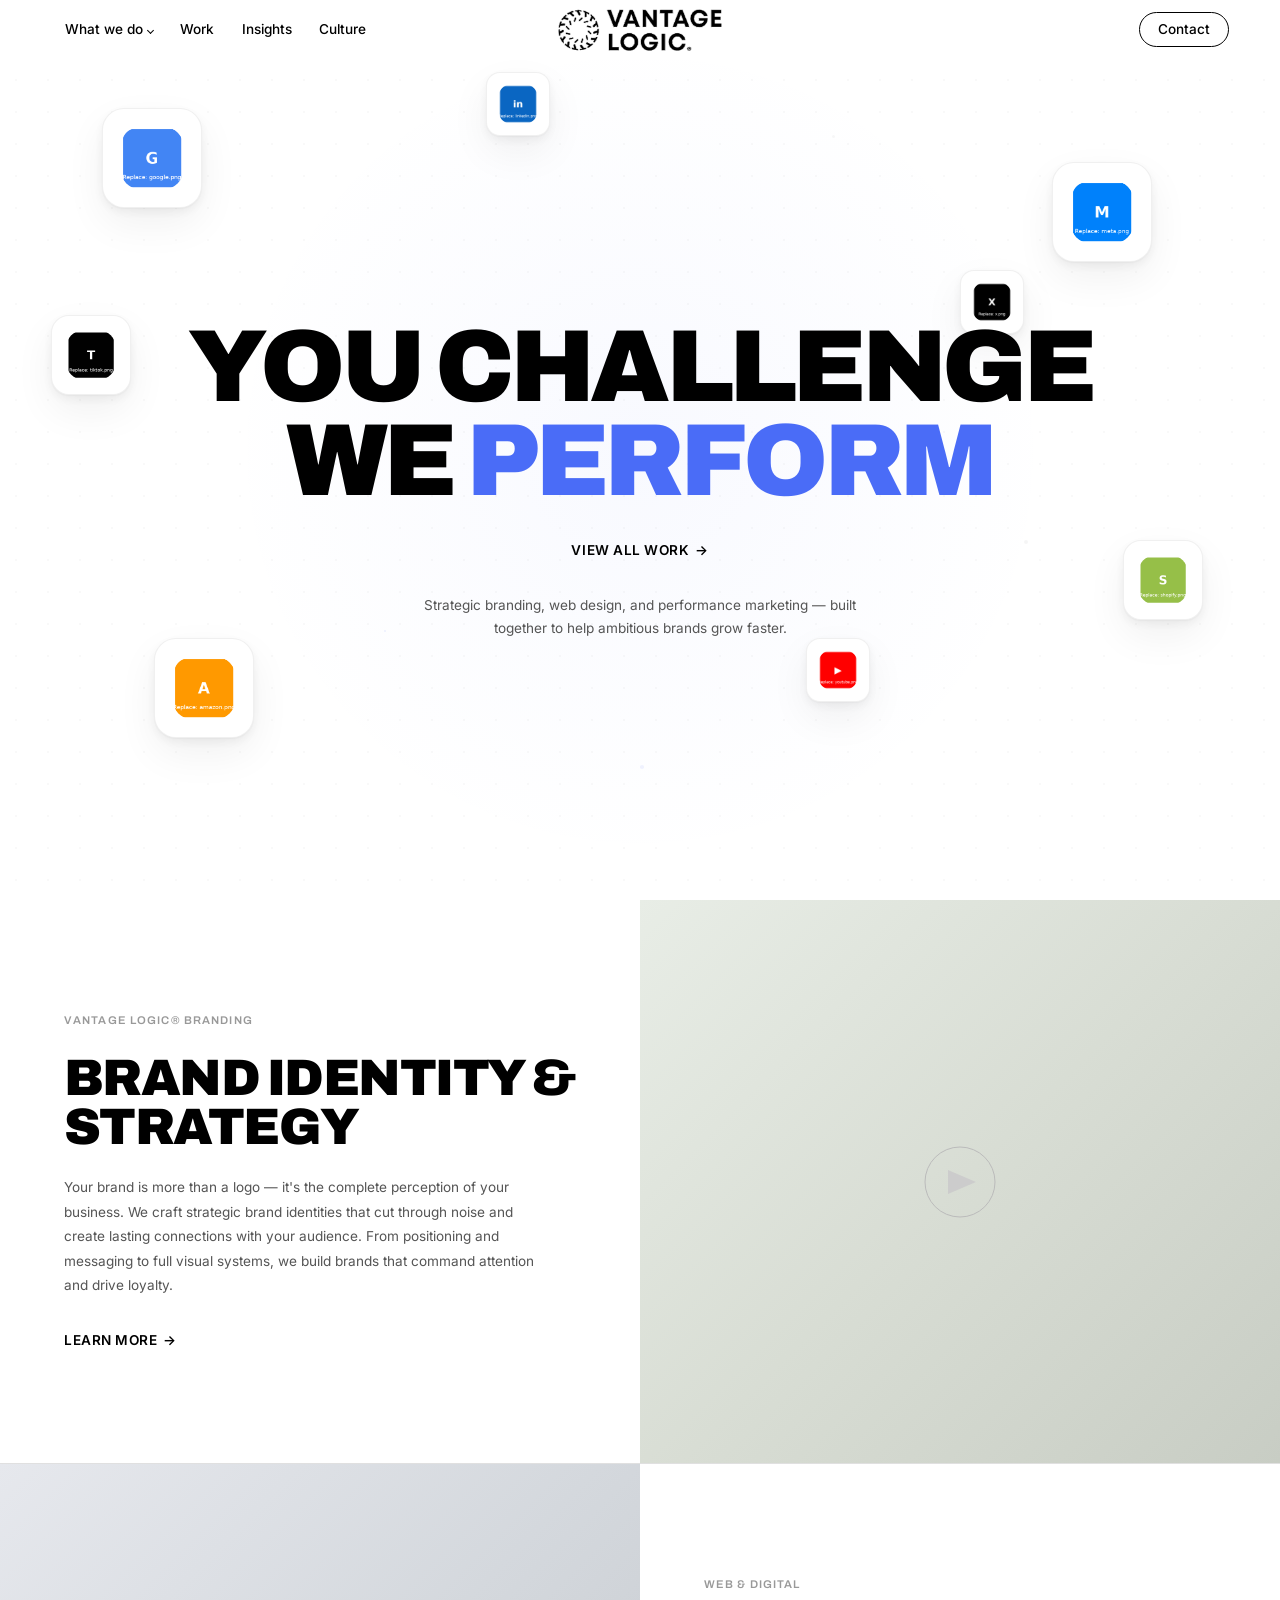
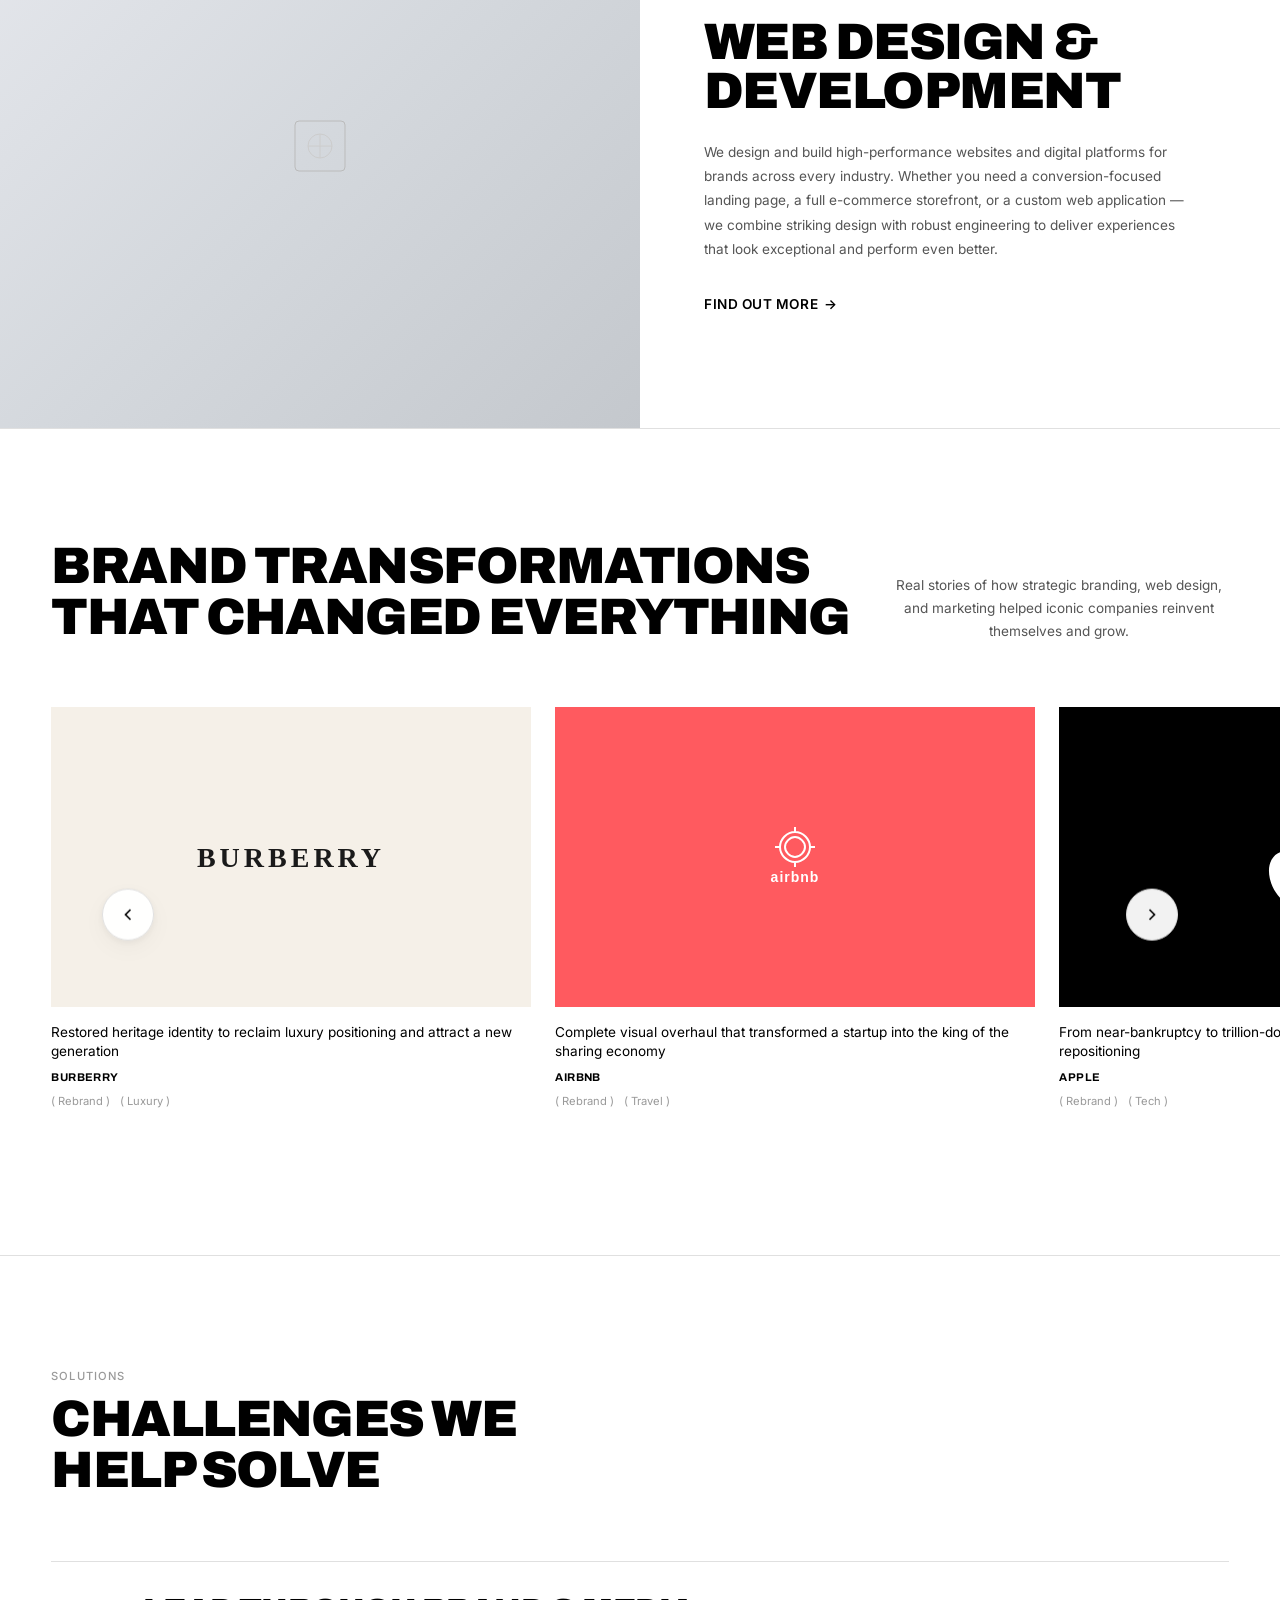
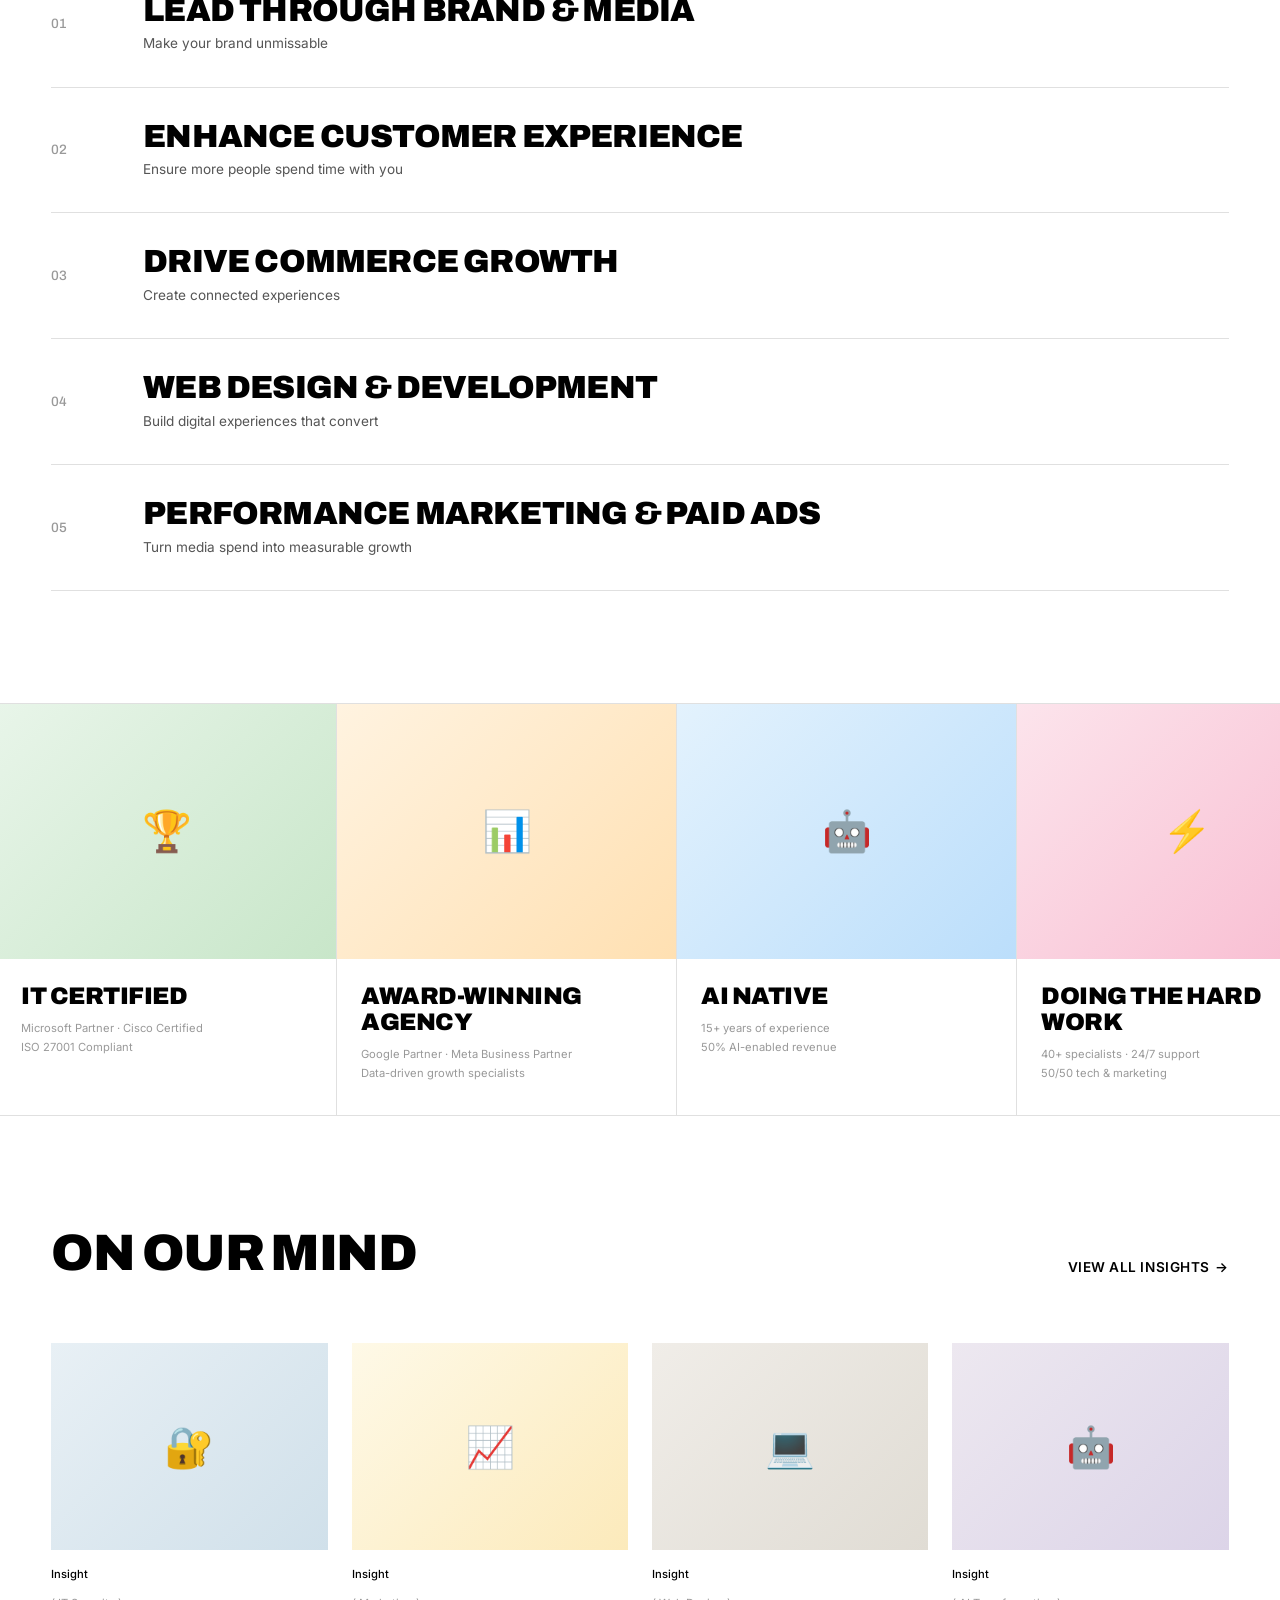
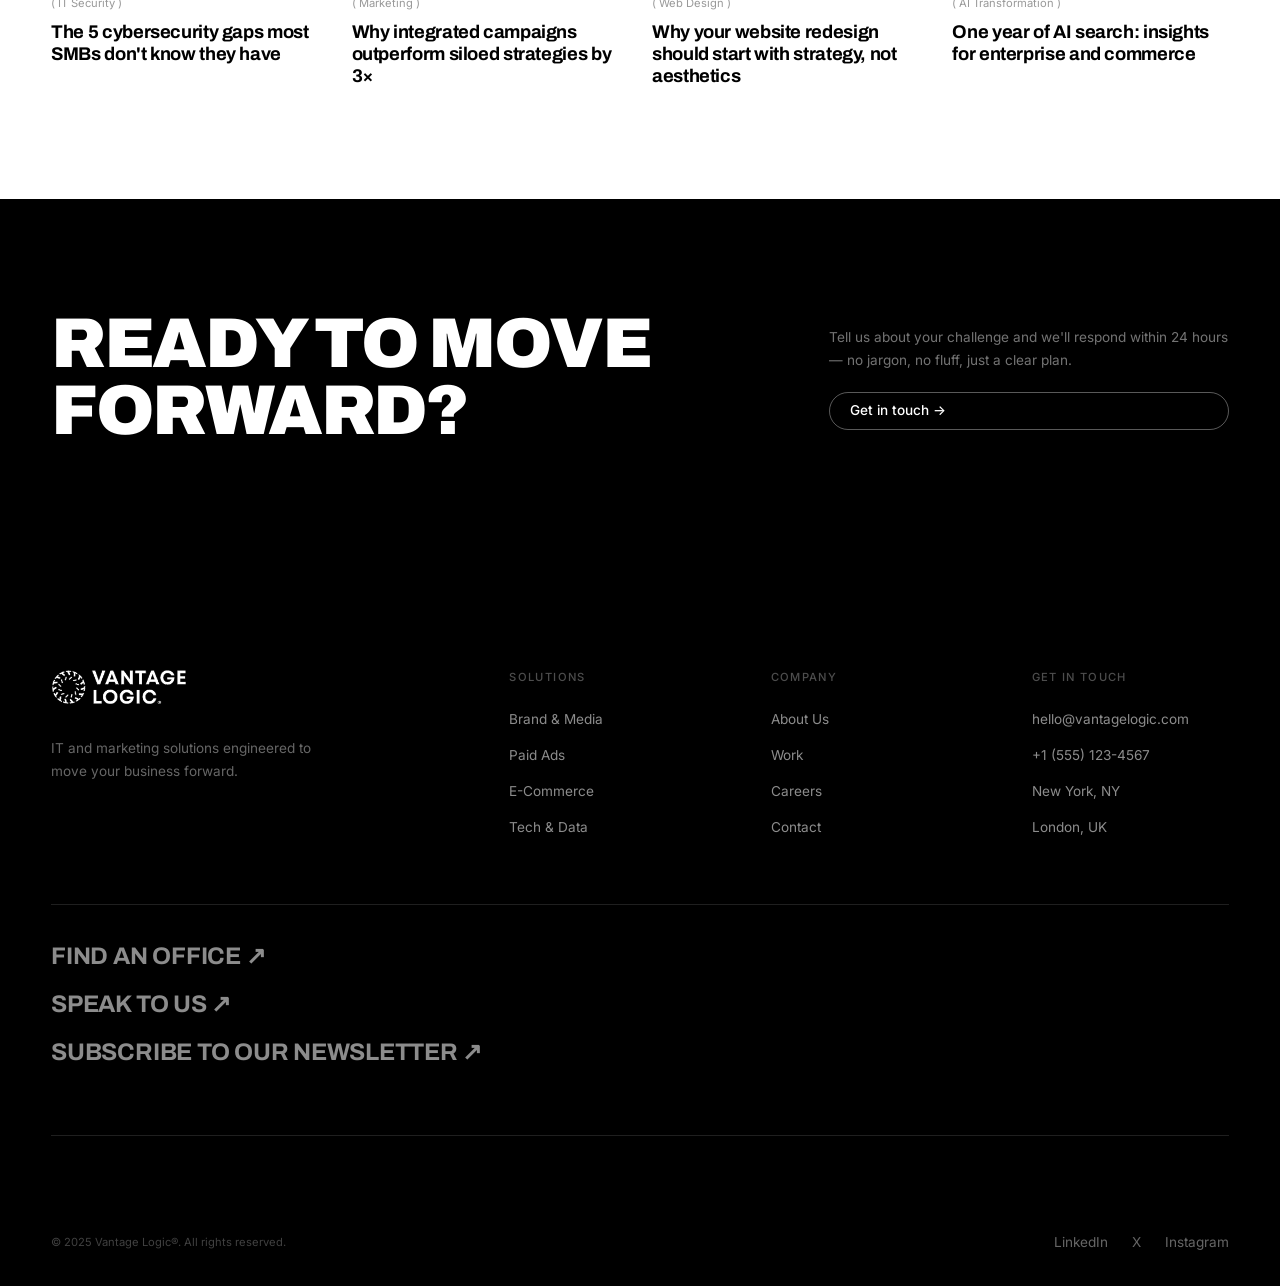
==== commit 5e24c3bc: "Update 11-03-Wed 1:12" ====
--- a/index.html
+++ b/index.html
@@ -177,8 +177,15 @@
     </div>
   </div>
   <div class="wrap">
-    <div class="work-scroll-wrap">
-      <div class="work-scroll-track" data-stagger>
+    <div class="work-slider-container">
+      <button class="slider-arrow slider-arrow-left" aria-label="Scroll left" data-slider-arrow="left">
+        <svg viewBox="0 0 24 24"><polyline points="15 18 9 12 15 6"/></svg>
+      </button>
+      <button class="slider-arrow slider-arrow-right" aria-label="Scroll right" data-slider-arrow="right">
+        <svg viewBox="0 0 24 24"><polyline points="9 6 15 12 9 18"/></svg>
+      </button>
+      <div class="work-scroll-wrap" id="caseStudySlider">
+        <div class="work-scroll-track" data-stagger>
 
         <a href="#" class="work-card">
           <div class="work-card-img-wrap">
@@ -266,6 +273,7 @@
         </a>
 
       </div>
+    </div>
     </div>
   </div>
 </section>
--- a/css/main.css
+++ b/css/main.css
@@ -491,19 +491,49 @@
   display:flex; align-items:flex-end; justify-content:space-between;
   margin-bottom:var(--sp-lg); flex-wrap:wrap; gap:1rem;
 }
+/* Slider container with arrows */
+.work-slider-container { position:relative; }
 .work-scroll-wrap {
   overflow-x:auto; overflow-y:hidden;
   scrollbar-width:none; -ms-overflow-style:none;
   margin-inline:calc(-1 * var(--gutter));
   padding-inline:var(--gutter);
   padding-bottom:var(--sp-sm);
+  scroll-behavior:smooth;
 }
 .work-scroll-wrap::-webkit-scrollbar { display:none; }
 .work-scroll-track {
-  display:flex; gap:1.2rem; width:max-content;
-}
+  display:flex; gap:1.5rem; width:max-content;
+}
+/* Slider arrows */
+.slider-arrow {
+  position:absolute; top:50%; transform:translateY(-70%);
+  z-index:10; width:52px; height:52px;
+  border-radius:50%; border:1.5px solid var(--c-border);
+  background:rgba(255,255,255,0.95);
+  backdrop-filter:blur(8px); -webkit-backdrop-filter:blur(8px);
+  display:flex; align-items:center; justify-content:center;
+  cursor:pointer;
+  box-shadow:0 2px 8px rgba(0,0,0,0.06), 0 8px 24px rgba(0,0,0,0.04);
+  transition:all 0.3s var(--ease);
+  font-size:1.1rem; color:var(--c-text);
+}
+.slider-arrow:hover {
+  background:#000; color:#fff; border-color:#000;
+  box-shadow:0 4px 16px rgba(0,0,0,0.15);
+  transform:translateY(-70%) scale(1.05);
+}
+.slider-arrow:active { transform:translateY(-70%) scale(0.96); }
+.slider-arrow-left { left:var(--gutter); }
+.slider-arrow-right { right:var(--gutter); }
+.slider-arrow svg { width:20px; height:20px; stroke:currentColor; stroke-width:2; fill:none; }
+/* Hide arrows on mobile — swipe is natural there */
+@media(max-width:768px) {
+  .slider-arrow { display:none; }
+}
+
 .work-card {
-  display:block; width:400px; flex-shrink:0;
+  display:block; width:480px; flex-shrink:0;
   position:relative; cursor:pointer;
 }
 .work-card-img-wrap { overflow:hidden; position:relative; }
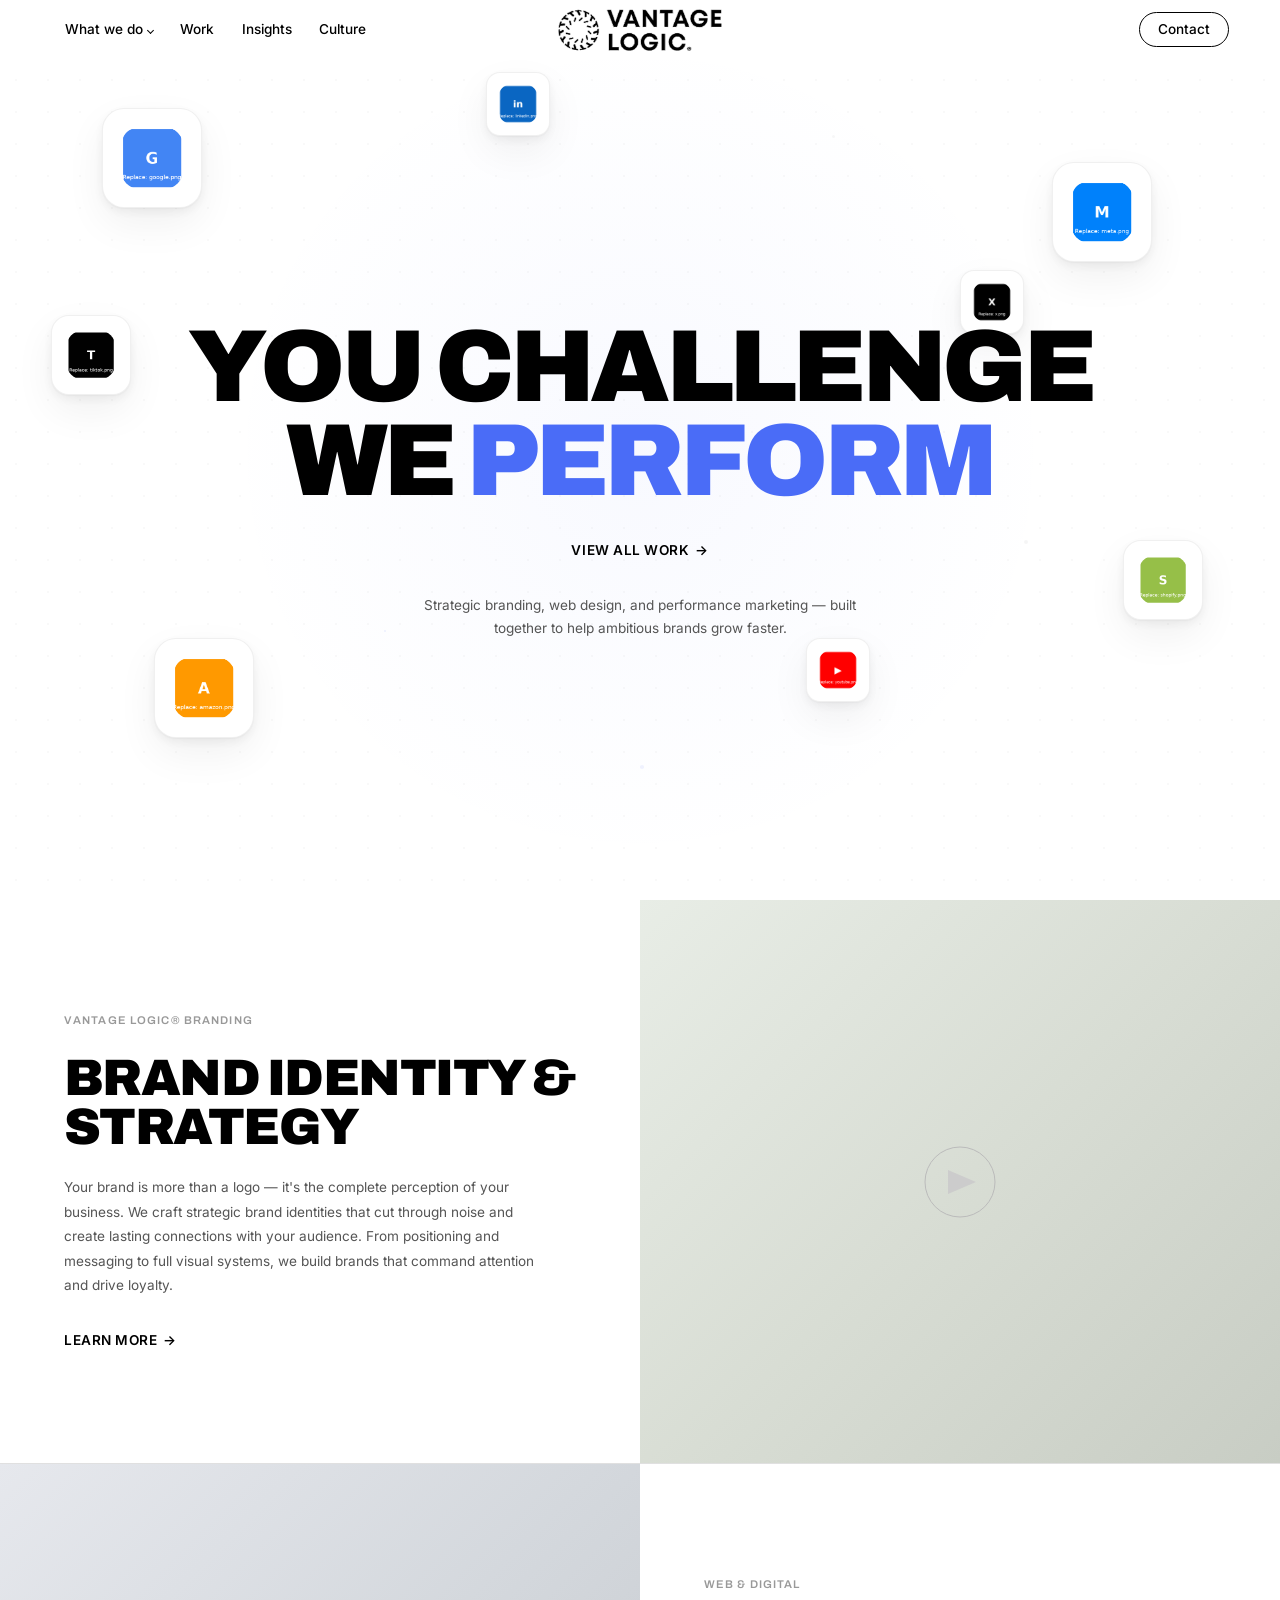
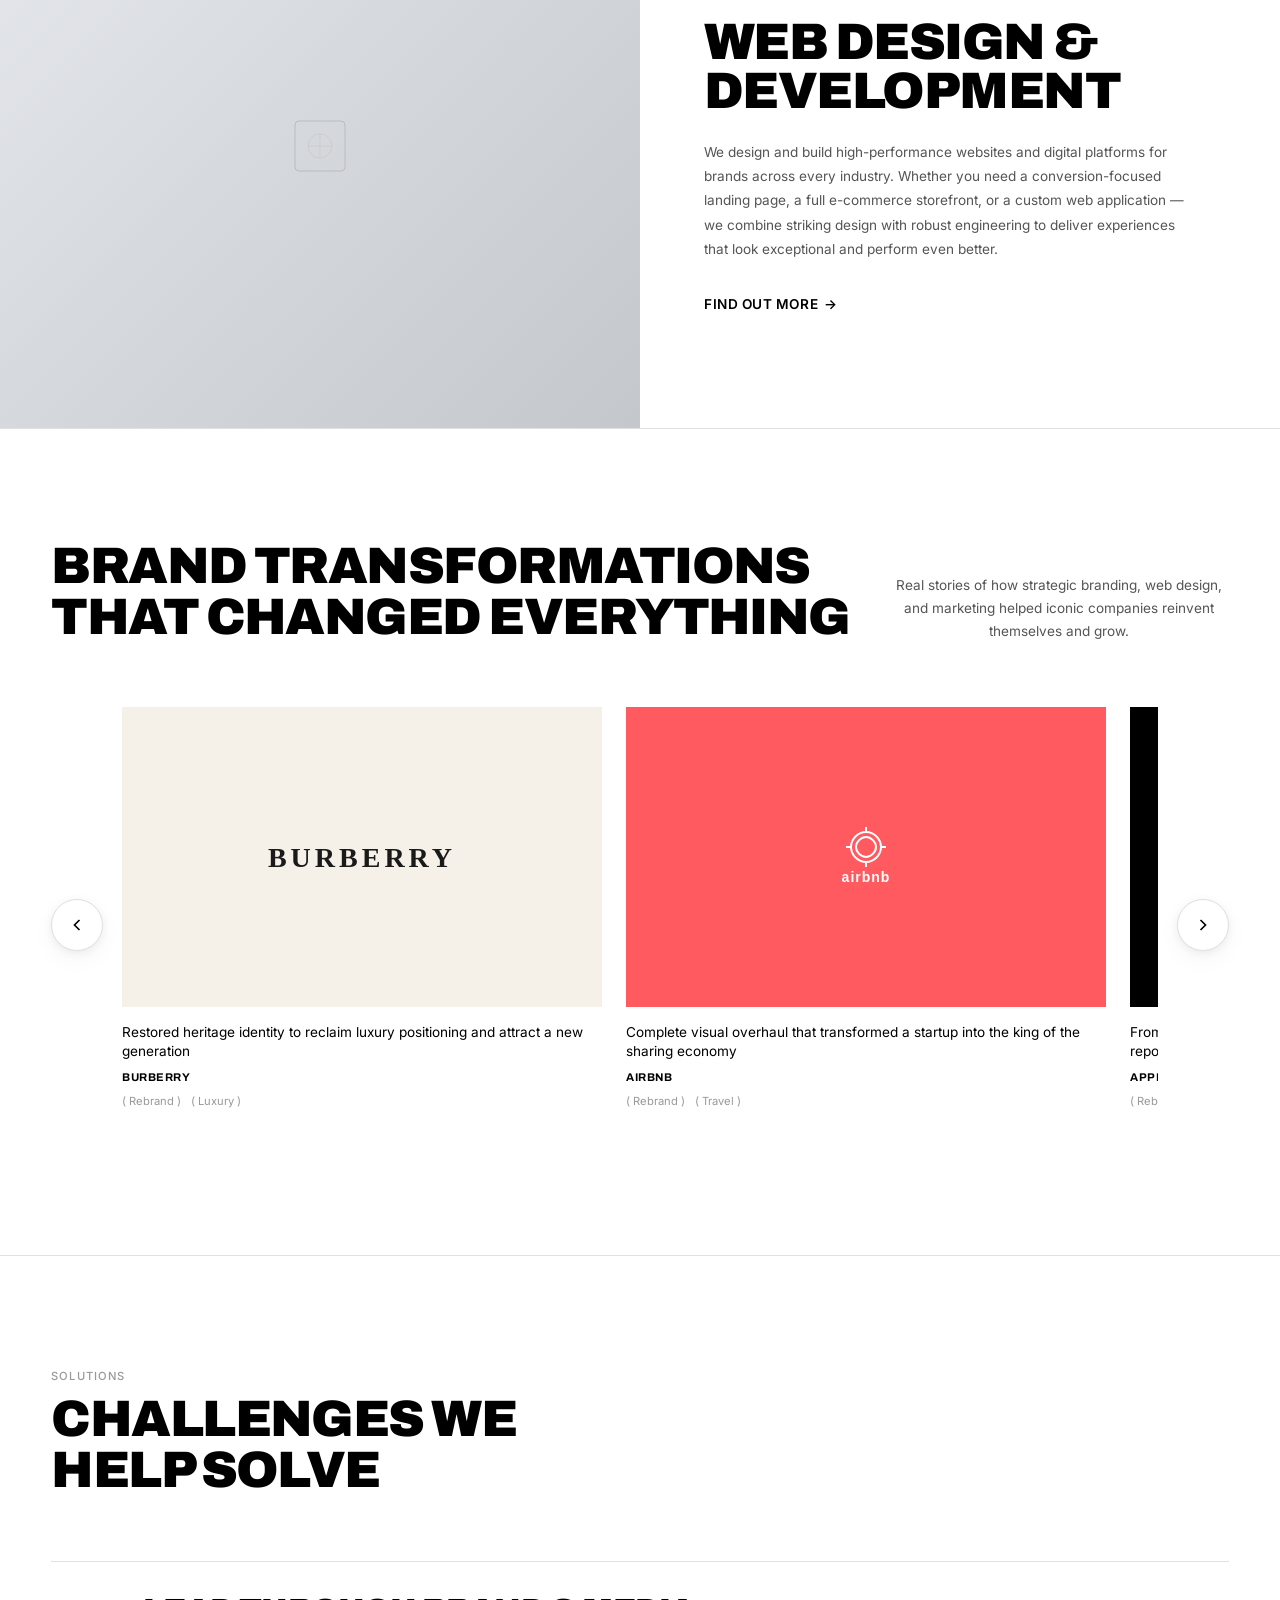
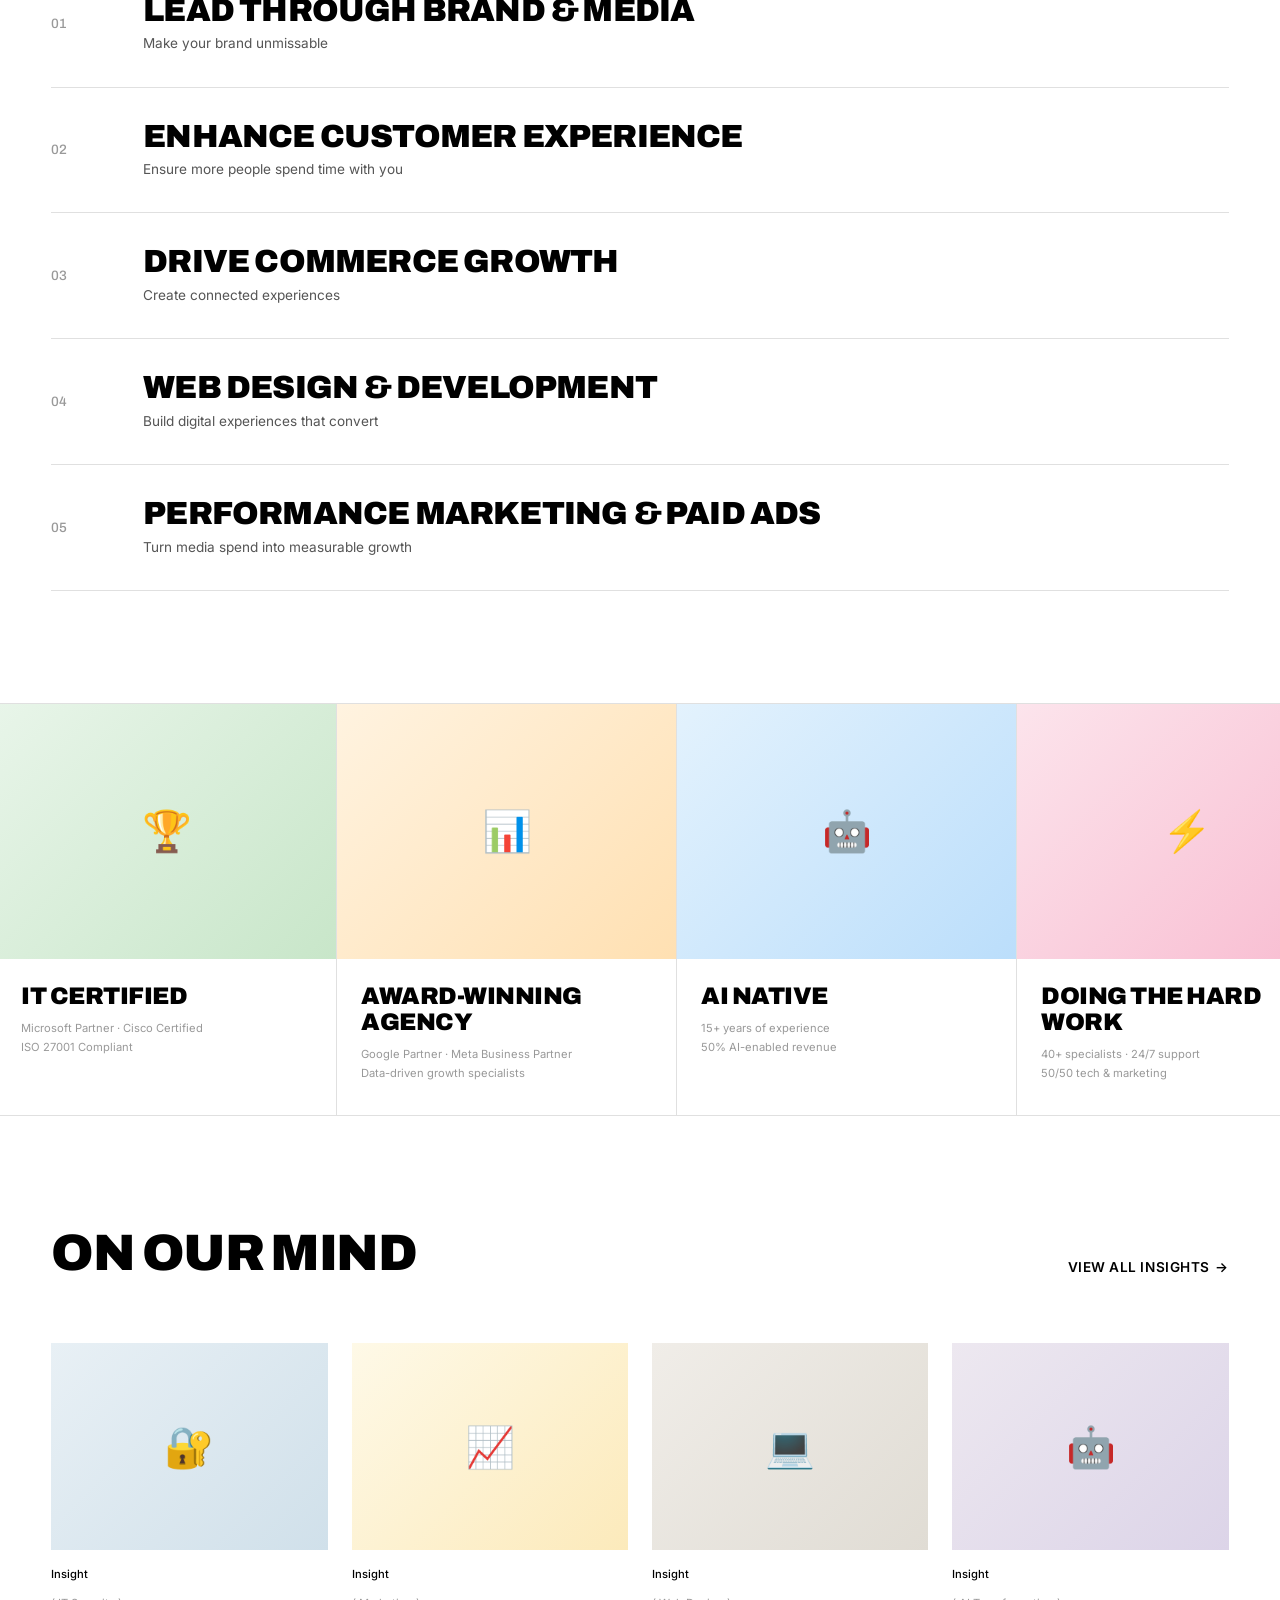
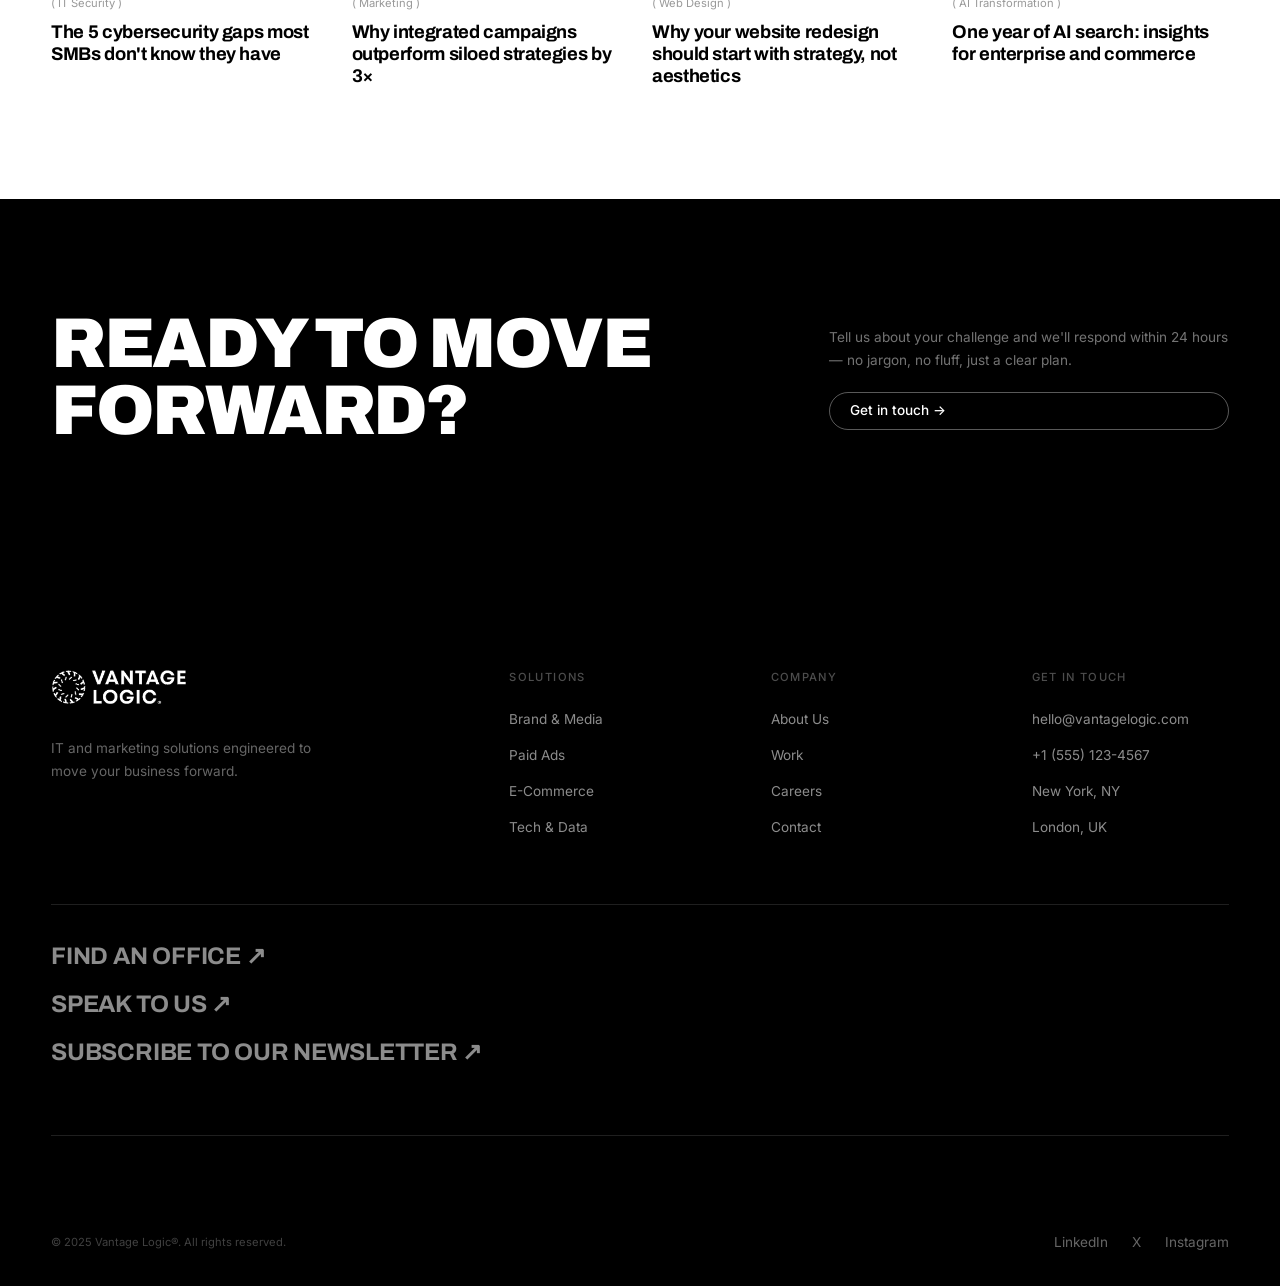
==== commit 19670727: "Update 11-03-Wed 1:31" ====
--- a/index.html
+++ b/index.html
@@ -181,9 +181,6 @@
       <button class="slider-arrow slider-arrow-left" aria-label="Scroll left" data-slider-arrow="left">
         <svg viewBox="0 0 24 24"><polyline points="15 18 9 12 15 6"/></svg>
       </button>
-      <button class="slider-arrow slider-arrow-right" aria-label="Scroll right" data-slider-arrow="right">
-        <svg viewBox="0 0 24 24"><polyline points="9 6 15 12 9 18"/></svg>
-      </button>
       <div class="work-scroll-wrap" id="caseStudySlider">
         <div class="work-scroll-track" data-stagger>
 
@@ -274,6 +271,9 @@
 
       </div>
     </div>
+      <button class="slider-arrow slider-arrow-right" aria-label="Scroll right" data-slider-arrow="right">
+        <svg viewBox="0 0 24 24"><polyline points="9 6 15 12 9 18"/></svg>
+      </button>
     </div>
   </div>
 </section>
--- a/css/main.css
+++ b/css/main.css
@@ -491,45 +491,44 @@
   display:flex; align-items:flex-end; justify-content:space-between;
   margin-bottom:var(--sp-lg); flex-wrap:wrap; gap:1rem;
 }
-/* Slider container with arrows */
-.work-slider-container { position:relative; }
+/* Slider container with arrows outside */
+.work-slider-container {
+  display:flex; align-items:center; gap:1.2rem;
+}
 .work-scroll-wrap {
   overflow-x:auto; overflow-y:hidden;
   scrollbar-width:none; -ms-overflow-style:none;
-  margin-inline:calc(-1 * var(--gutter));
-  padding-inline:var(--gutter);
   padding-bottom:var(--sp-sm);
   scroll-behavior:smooth;
+  flex:1; min-width:0;
 }
 .work-scroll-wrap::-webkit-scrollbar { display:none; }
 .work-scroll-track {
   display:flex; gap:1.5rem; width:max-content;
 }
-/* Slider arrows */
+/* Slider arrows — outside the scroll area */
 .slider-arrow {
-  position:absolute; top:50%; transform:translateY(-70%);
-  z-index:10; width:52px; height:52px;
+  flex-shrink:0;
+  width:52px; height:52px;
   border-radius:50%; border:1.5px solid var(--c-border);
-  background:rgba(255,255,255,0.95);
-  backdrop-filter:blur(8px); -webkit-backdrop-filter:blur(8px);
+  background:#fff;
   display:flex; align-items:center; justify-content:center;
   cursor:pointer;
   box-shadow:0 2px 8px rgba(0,0,0,0.06), 0 8px 24px rgba(0,0,0,0.04);
   transition:all 0.3s var(--ease);
-  font-size:1.1rem; color:var(--c-text);
+  color:var(--c-text);
 }
 .slider-arrow:hover {
   background:#000; color:#fff; border-color:#000;
   box-shadow:0 4px 16px rgba(0,0,0,0.15);
-  transform:translateY(-70%) scale(1.05);
-}
-.slider-arrow:active { transform:translateY(-70%) scale(0.96); }
-.slider-arrow-left { left:var(--gutter); }
-.slider-arrow-right { right:var(--gutter); }
+  transform:scale(1.05);
+}
+.slider-arrow:active { transform:scale(0.96); }
 .slider-arrow svg { width:20px; height:20px; stroke:currentColor; stroke-width:2; fill:none; }
-/* Hide arrows on mobile — swipe is natural there */
+/* Hide arrows on mobile */
 @media(max-width:768px) {
   .slider-arrow { display:none; }
+  .work-slider-container { gap:0; }
 }
 
 .work-card {
